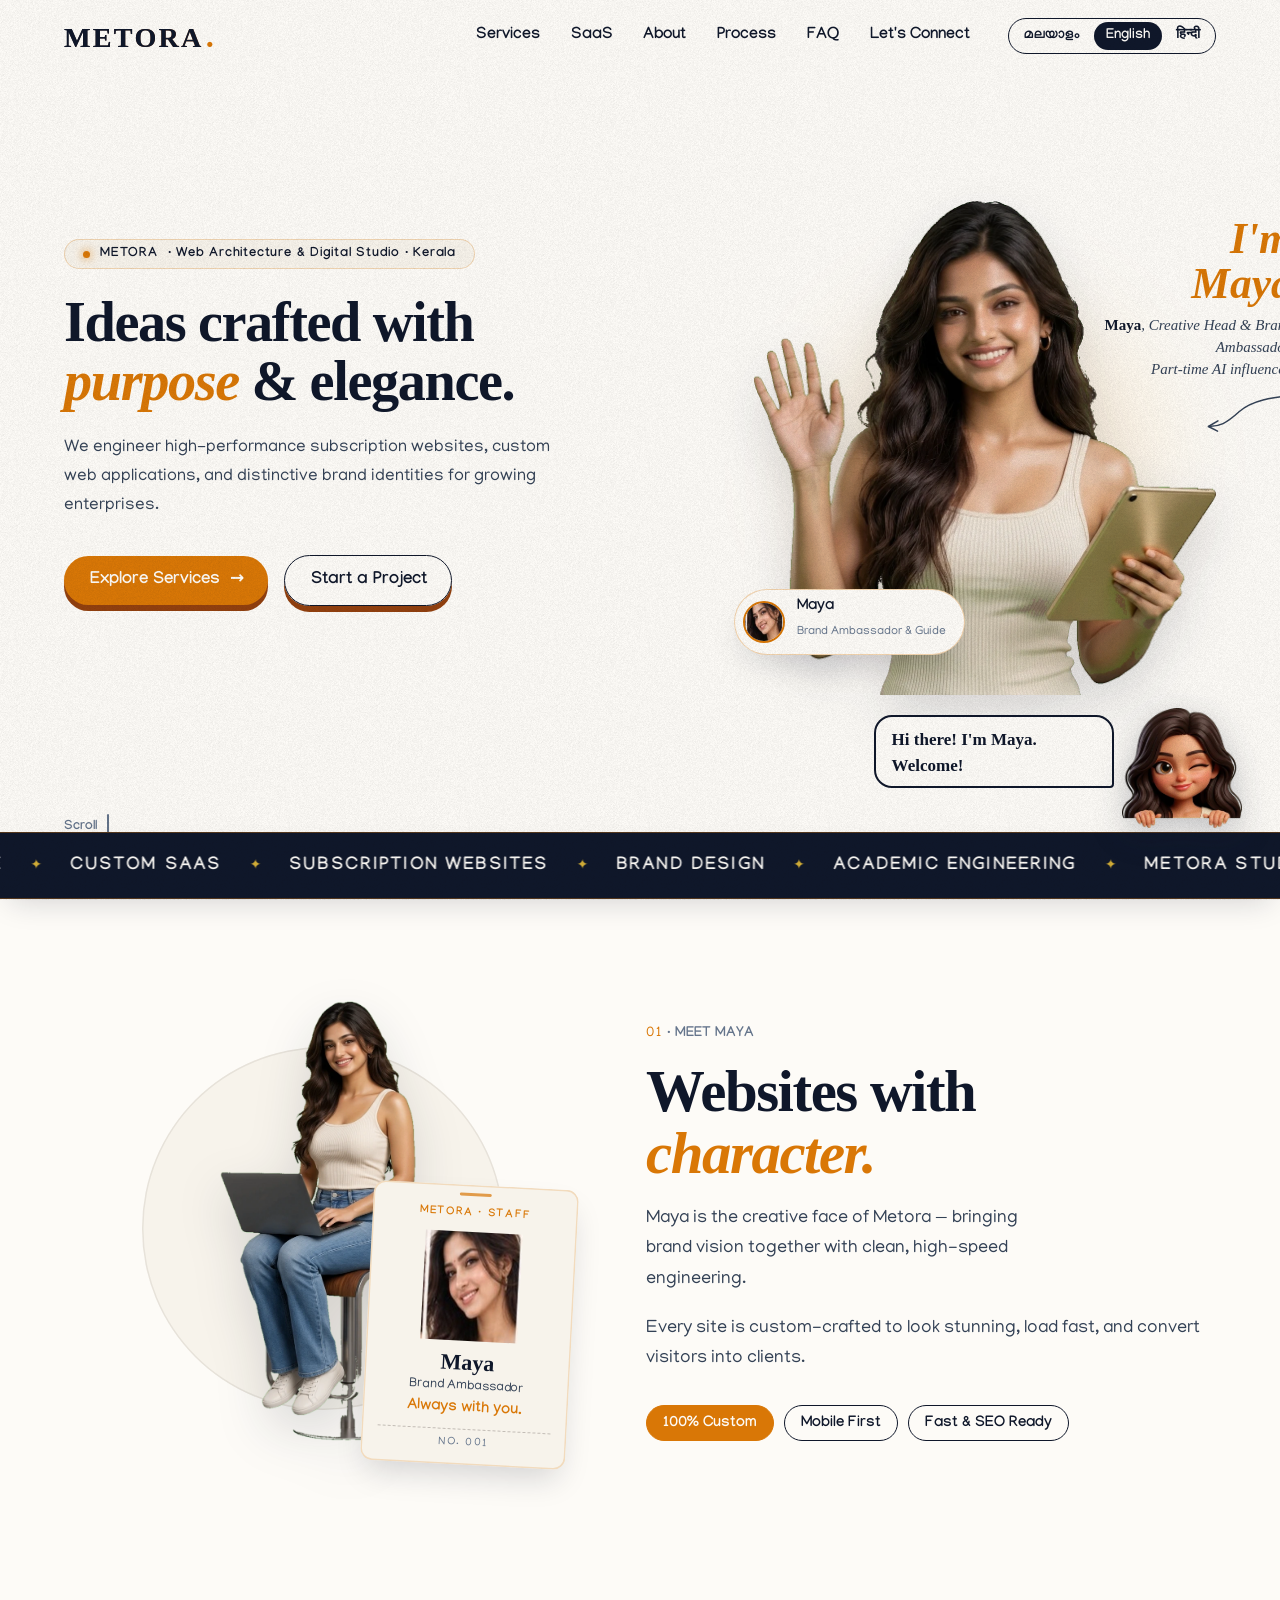
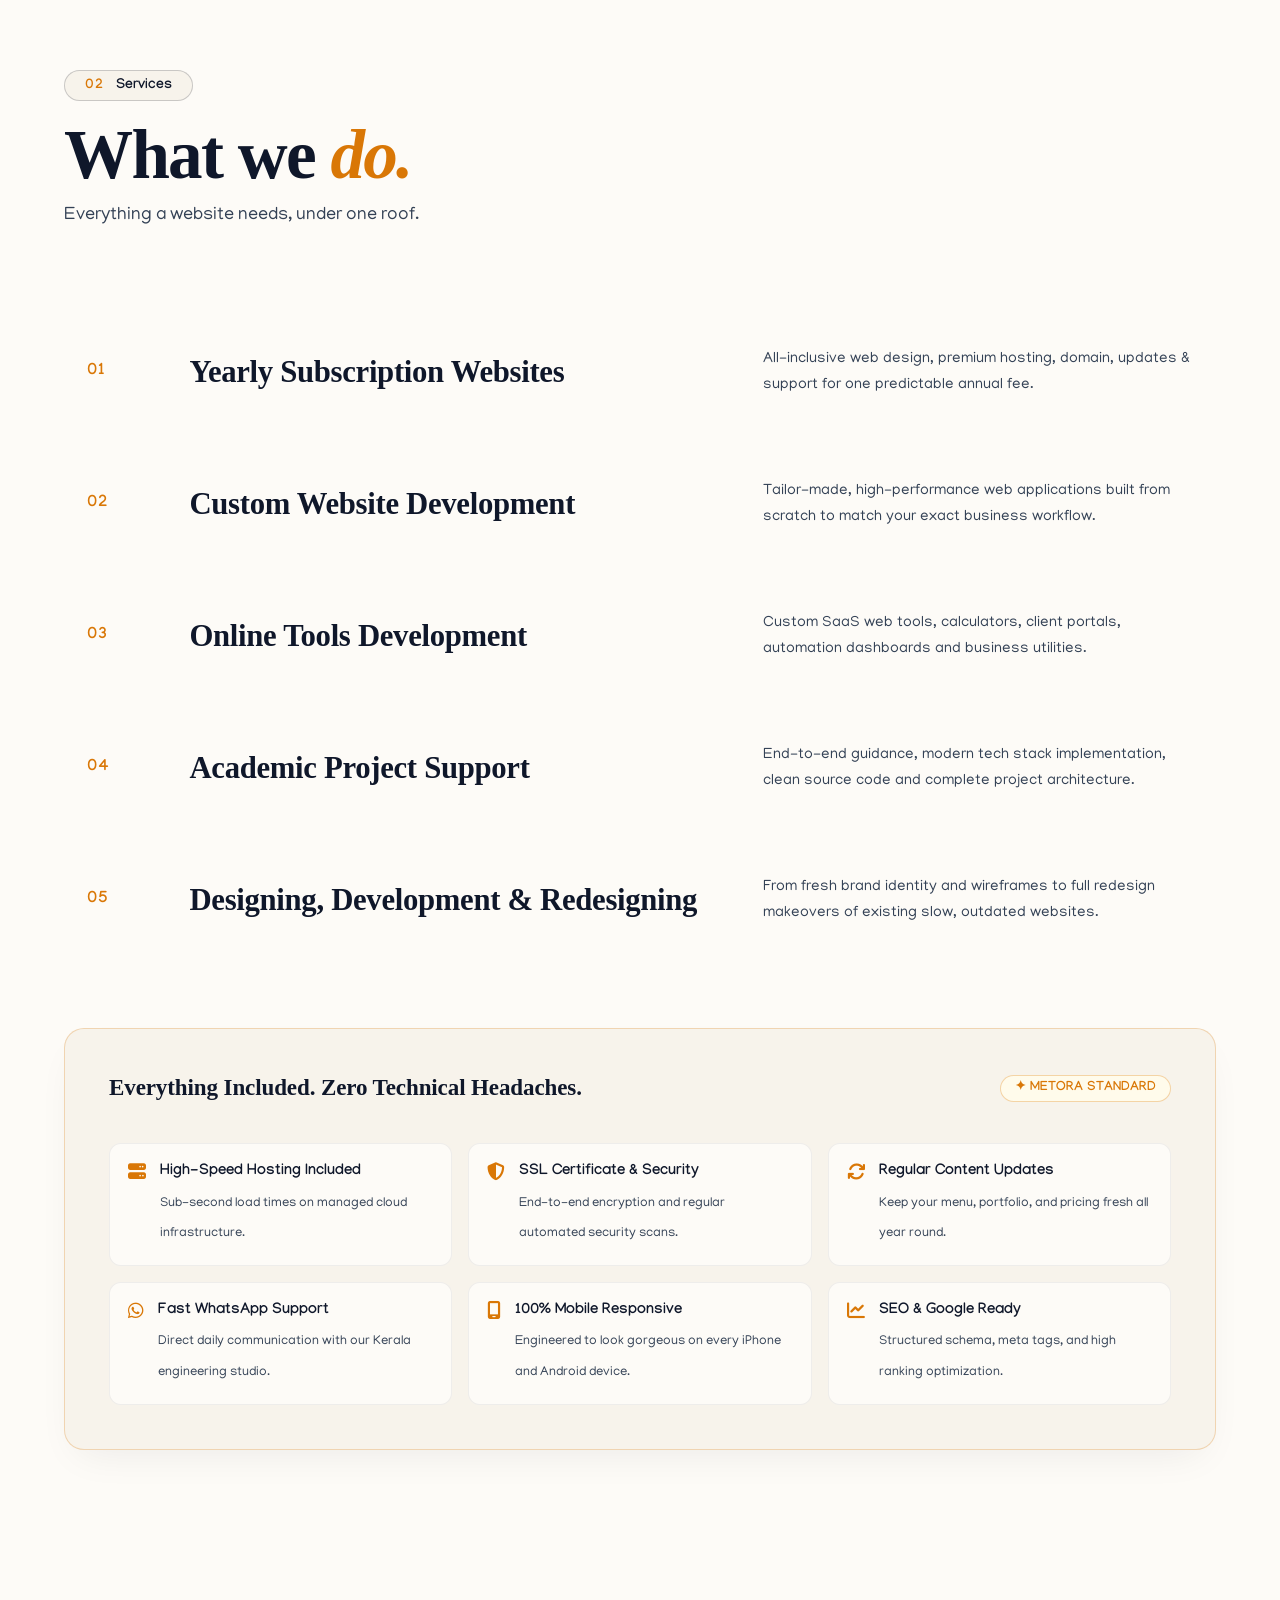
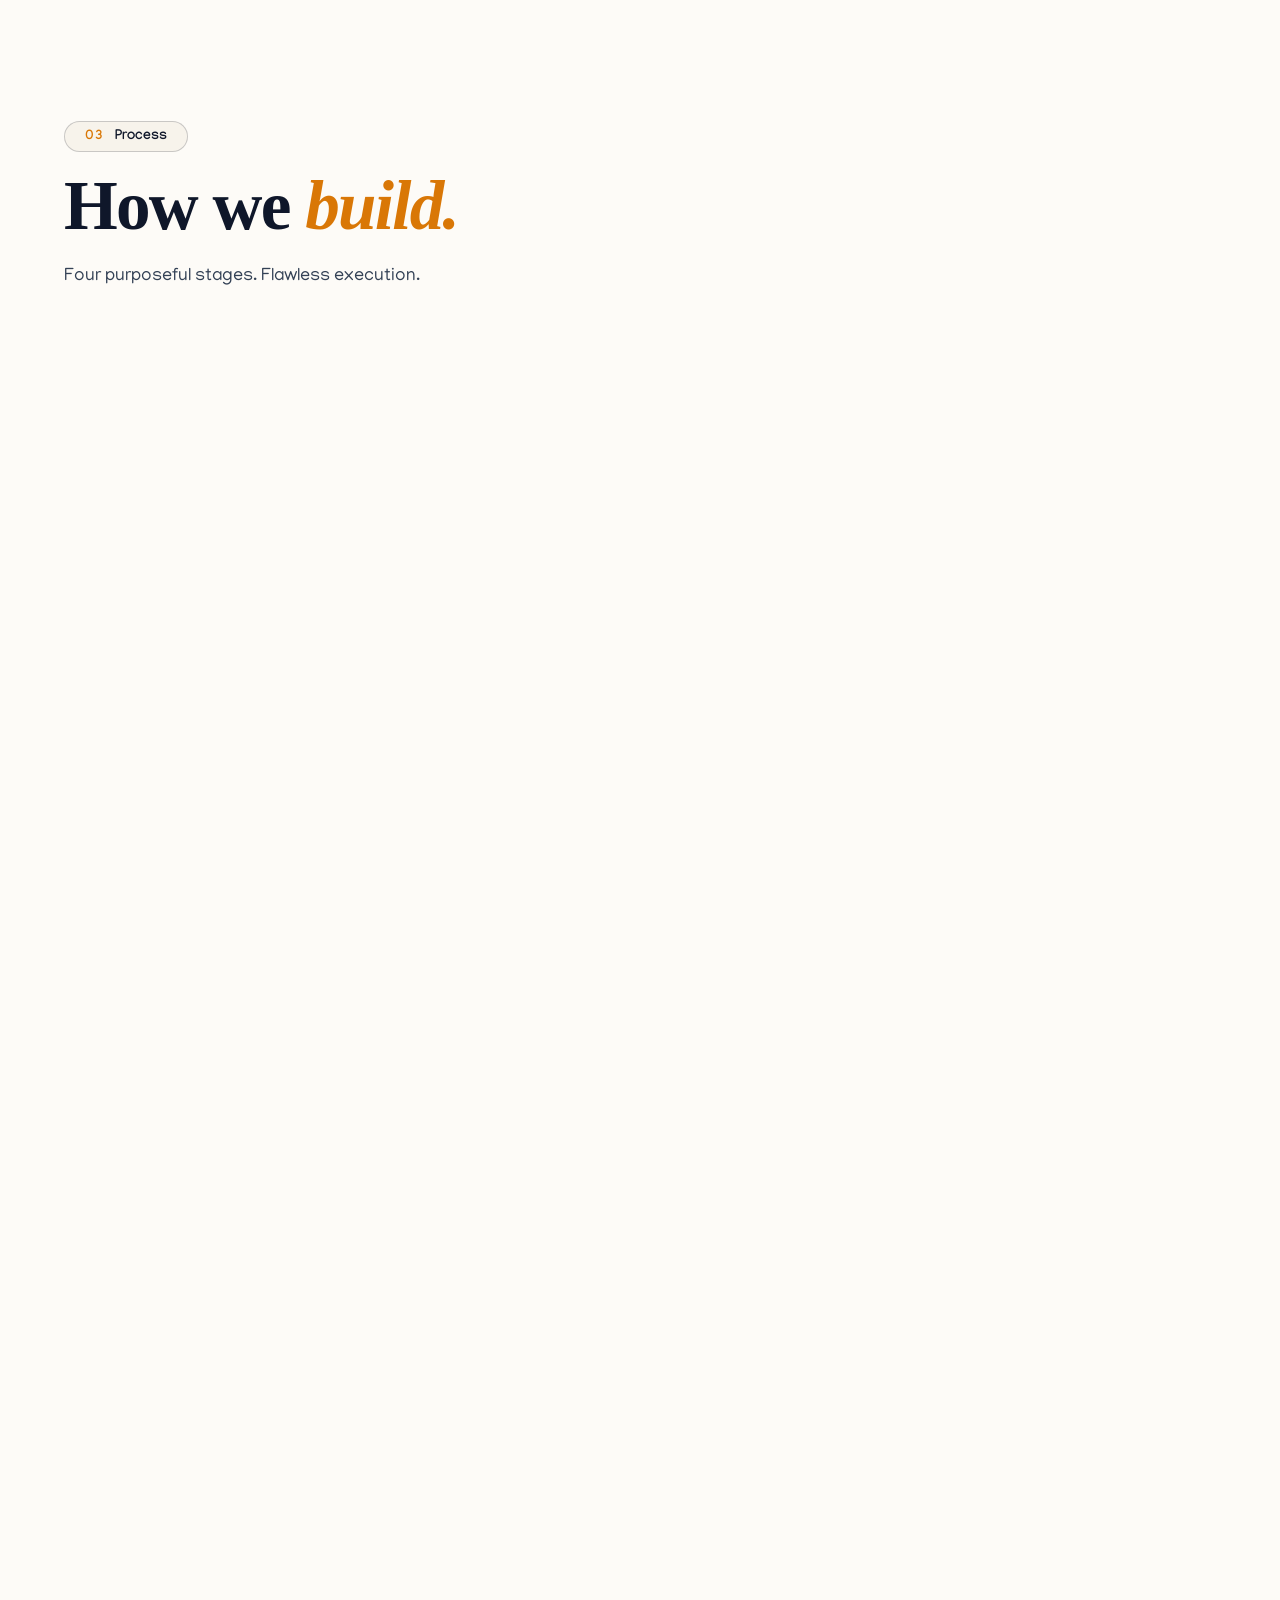
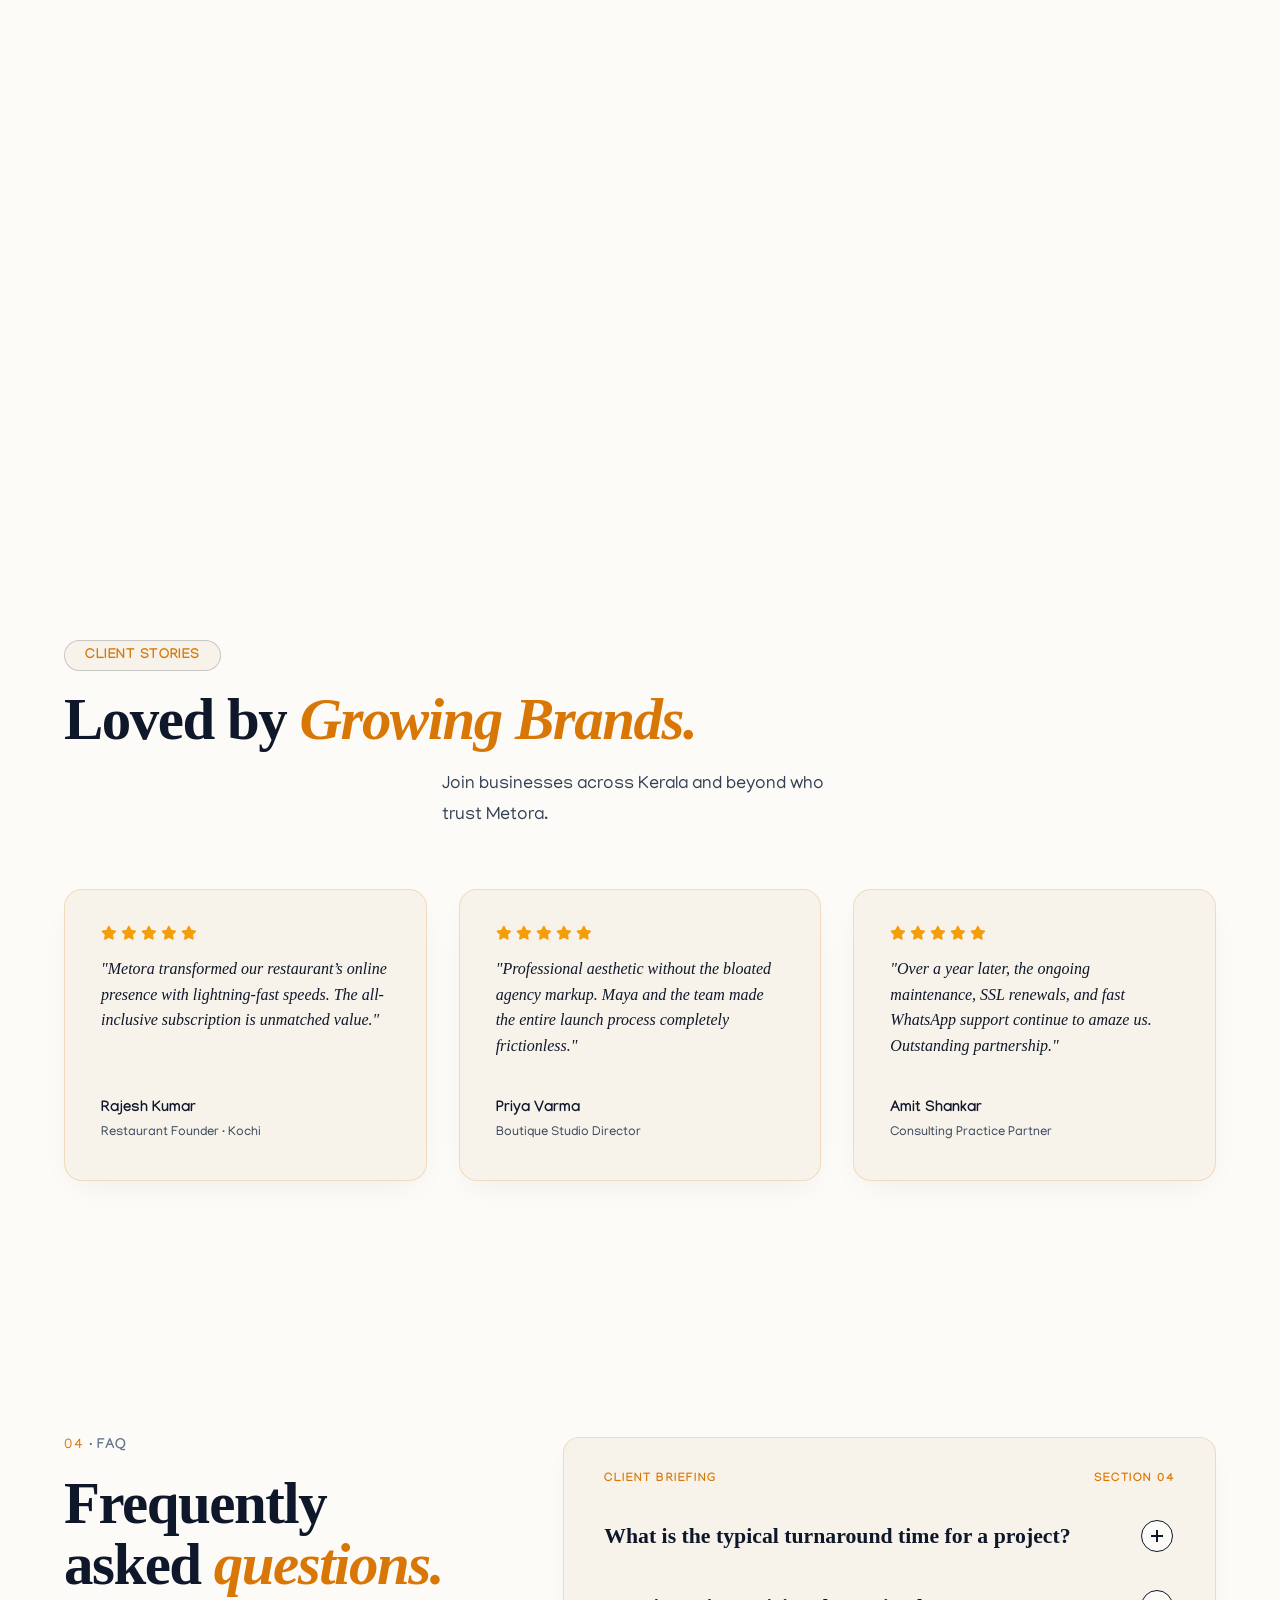
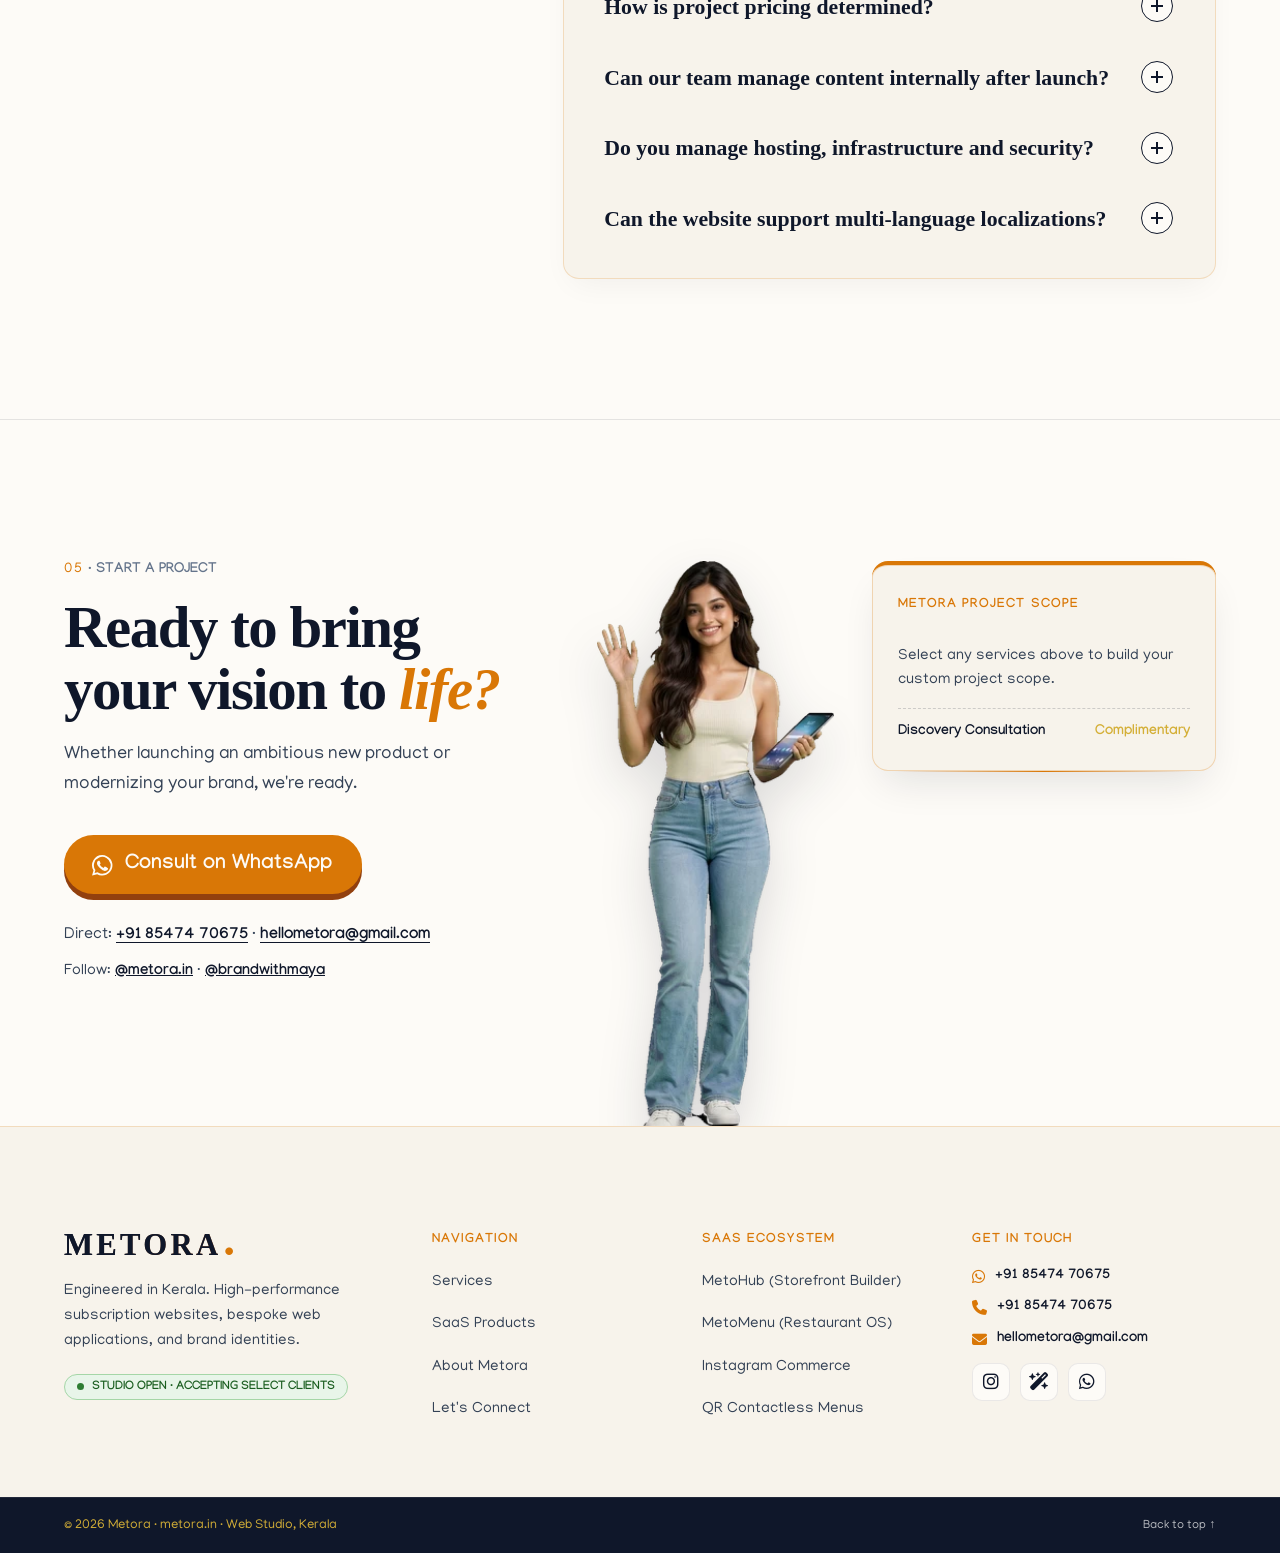
==== index.html @ 709ca734 "first commit: Metora x Maya web studio platform" ====
<!doctype html>
<html lang="en">

<head>
  <meta charset="utf-8">
  <meta http-equiv="Content-Security-Policy"
    content="default-src 'self'; script-src 'self' 'wasm-unsafe-eval' 'sha256-jNdKRlBXnvwKTIWBejNvPFUQmYcmX2qyaiQhDi4zbhg=' 'sha256-g7lVoJ3g4ZlrN4jWxIBAE+VRTVB6gbstJjNB7fqGfe8=' https://www.googletagmanager.com 'sha256-grR1NWMQLk9oU4/xo9ks4YYm/EC6IhQj7VPvExeyVww='; style-src 'self' 'unsafe-inline' https://fonts.googleapis.com https://cdnjs.cloudflare.com; img-src 'self' https://*.google-analytics.com https://*.googletagmanager.com data:; font-src 'self' https://fonts.gstatic.com https://cdnjs.cloudflare.com; connect-src 'self' https://*.google-analytics.com https://*.analytics.google.com https://*.googletagmanager.com; object-src 'none'; base-uri 'self'; form-action 'none'; manifest-src 'self'">
  <meta name="viewport" content="width=device-width, initial-scale=1, viewport-fit=cover">
  <script async src="https://www.googletagmanager.com/gtag/js?id=G-M5YCRNHH1L"></script>
  <script>
    window.dataLayer = window.dataLayer || [];
    function gtag() { dataLayer.push(arguments); }
    gtag('js', new Date());

    gtag('config', 'G-M5YCRNHH1L');
  </script>
  <title>Metora — Websites That Pack a Punch | Web Studio, Kerala</title>
  <meta name="description"
    content="Give your business a grand entrance. Custom website design, development, e-commerce and SEO from a playful studio in Kerala — first sketch to launch day, handled.">
  <link rel="canonical" href="https://metora.in/">
  <link rel="alternate" hreflang="ml" href="https://metora.in/ml.html">
  <link rel="alternate" hreflang="hi" href="https://metora.in/hi.html">
  <link rel="alternate" hreflang="en" href="https://metora.in/">
  <link rel="alternate" hreflang="x-default" href="https://metora.in/">
  <meta name="theme-color" content="#FDFBF7">

  <meta property="og:type" content="website">
  <meta property="og:url" content="https://metora.in/">
  <meta property="og:title" content="Metora — Websites that pack a punch">
  <meta property="og:description"
    content="Websites that hit like a punch. A playful web design &amp; development studio from Kerala.">
  <meta property="og:image" content="https://metora.in/img/og.jpg">
  <meta property="og:image:width" content="1200">
  <meta property="og:image:height" content="630">
  <meta property="og:locale" content="en_IN">
  <meta property="og:locale:alternate" content="ml_IN">
  <meta name="twitter:card" content="summary_large_image">

  <link rel="icon" href="favicon-48.png" sizes="48x48" type="image/png">
  <link rel="icon" href="icon-512.png" sizes="512x512" type="image/png">
  <link rel="apple-touch-icon" href="apple-touch-icon.png">

  <link rel="preconnect" href="https://fonts.googleapis.com">
  <link rel="preconnect" href="https://fonts.gstatic.com" crossorigin>
  <link rel="stylesheet"
    href="https://fonts.googleapis.com/css2?family=DM+Mono:wght@400;500&family=DM+Sans:opsz,wght@9..40,400;9..40,500;9..40,600&family=Fraunces:ital,opsz,wght,SOFT,WONK@0,9..144,300..900,0..100,0..1;1,9..144,300..900,0..100,0..1&family=Noto+Serif+Malayalam:wght@400..900&display=swap">
  <link rel="preload" href="fonts/manjari-regular.woff2" as="font" type="font/woff2" crossorigin>
  <link rel="preload" href="fonts/manjari-bold.woff2" as="font" type="font/woff2" crossorigin>
  <link rel="preload" href="img/ello/ello-punch.webp" as="image"
    imagesrcset="img/ello/ello-punch-820.webp 805w, img/ello/ello-punch.webp 1473w"
    imagesizes="(min-width: 960px) 46vw, 88vw">
  <link rel="stylesheet" href="https://cdnjs.cloudflare.com/ajax/libs/font-awesome/6.5.1/css/all.min.css"
    integrity="sha512-DTOQO9RWCH3ppGqcWaEA1BIZOC6xxalwEsw9c2QQeAIftl+Vegovlnee1c9QX4TctnWMn13TZye+giMm8e2LwA=="
    crossorigin="anonymous" referrerpolicy="no-referrer">
  <link rel="stylesheet" href="css/style.css?v=18">
  <script type="importmap">
  { "imports": {
    "three": "./js/vendor/three-0.170.0/three.module.min.js",
    "three/addons/": "./js/vendor/three-0.170.0/addons/"
  } }
  </script>

  <script>document.documentElement.classList.add('js'); setTimeout(function () { if (!window.__dyReady) document.documentElement.classList.remove('js') }, 3000)</script>
  <script type="application/ld+json">
  {
    "@context": "https://schema.org",
    "@type": "ProfessionalService",
    "name": "Metora",
    "alternateName": "മെറ്റോറ",
    "url": "https://metora.in/",
    "logo": "https://metora.in/icon-512.png",
    "image": "https://metora.in/img/og.jpg",
    "description": "Web design and development studio: websites, e-commerce, SEO and maintenance.",
    "areaServed": "Kerala, India",
    "knowsLanguage": ["ml", "en"]
  }
  </script>
</head>

<body>
  <a class="skip" href="#main">Skip to content</a>
  <div class="grain" aria-hidden="true"></div>
  <div class="toast" role="status" aria-live="polite"></div>

  <header class="nav" id="nav">
    <a class="nav__logo text-logo" href="index.html" aria-label="Metora — Home">
      <span class="logo-mark">METORA</span>
      <span class="logo-dot">.</span>
    </a>
    <nav class="nav__links" aria-label="Main menu">
      <a href="index.html#services">Services</a>
      <a href="saas.html">SaaS</a>
      <a href="about.html">About</a>
      <a href="index.html#process">Process</a>
      <a href="index.html#faq">FAQ</a>
      <a href="contact.html">Let's Connect</a>
    </nav>
    <nav class="lang" aria-label="Language switcher">
      <a href="ml.html" lang="ml" hreflang="ml"><span class="lang__full">മലയാളം</span><span class="lang__short"
          aria-hidden="true">മ</span></a>
      <a href="index.html" lang="en" hreflang="en" aria-current="page"><span class="lang__full">English</span><span
          class="lang__short" aria-hidden="true">EN</span></a>
      <a href="hi.html" lang="hi" hreflang="hi"><span class="lang__full">हिन्दी</span><span class="lang__short"
          aria-hidden="true">हि</span></a>
    </nav>
    <button class="nav__menu" type="button" aria-expanded="false" aria-controls="menu">Menu</button>
  </header>

  <div class="menu" id="menu" hidden>
    <nav aria-label="Mobile menu">
      <a href="index.html">Home</a>
      <a href="index.html#services">Services</a>
      <a href="saas.html">SaaS</a>
      <a href="about.html">About</a>
      <a href="index.html#process">Process</a>
      <a href="index.html#faq">FAQ</a>
      <a href="contact.html">Let's Connect</a>
    </nav>
    <img class="menu__owl" src="img/owl/owl-crossed-sm.webp" alt="" width="208" height="350" loading="lazy">
  </div>

  <main id="main">

    <section class="hero wrap" id="top" data-owl="hero">
      <div class="hero__col-left">
        <div class="hero__badge">
          <span class="hero__badge-dot"></span>
          <b>METORA</b> · Web Architecture &amp; Digital Studio · Kerala
        </div>
        <h1 class="hero__headline">
          Ideas crafted with <span class="highlight-gold">purpose</span> &amp; elegance.
        </h1>
        <p class="hero__sub">
          We engineer high-performance subscription websites, custom web applications, and distinctive brand identities
          for growing enterprises.
        </p>
        <div class="hero__actions">
          <a class="btn btn--primary" href="#services">
            <span>Explore Services</span>
            <span aria-hidden="true">→</span>
          </a>
          <a class="btn btn--outline" href="#contact">
            <span>Start a Project</span>
          </a>
        </div>
      </div>

      <div class="hero__col-right">
        <div class="hero__avatar-stage">
          <div class="hero__glow"></div>
          <img class="hero__ello" src="img/ello/ello-punch.webp"
            srcset="img/ello/ello-punch-820.webp 805w, img/ello/ello-punch.webp 1473w"
            sizes="(min-width: 960px) 42vw, 85vw" alt="Maya presenting Metora" width="1473" height="1500"
            fetchpriority="high">
          <div class="hero__note" aria-hidden="true">
            <p class="hero__note-title"><em>I'm</em> <em>Maya</em></p>
            <p><b>Maya</b>, Creative Head &amp; Brand Ambassador.<br>Part-time AI influencer.</p>
            <svg class="note-arrow" viewBox="0 0 120 70">
              <path d="M112 8 C 92 12, 64 18, 48 36 S 24 58, 10 60" />
              <path d="M21 51 L 9 60 L 22 65" />
            </svg>
          </div>
          <div class="hero__pass">
            <span class="hero__pass-avatar"><img src="img/maya/maya-idcard.webp" alt="Maya"></span>
            <div>
              <strong>Maya</strong>
              <span>Brand Ambassador &amp; Guide</span>
            </div>
          </div>
        </div>
      </div>

      <a class="hero__scroll" href="#about" aria-label="Scroll down"><span>Scroll</span><i></i></a>
    </section>

    <div class="ticker" aria-hidden="true">
      <div class="ticker__track" data-speed="1"></div>
      <template id="tape-words">
        <span>Web Architecture</span><b>✦</b><span>Custom SaaS</span><b>✦</b><span>Subscription
          Websites</span><b>✦</b><span>Brand Design</span><b>✦</b><span>Academic Engineering</span><b>✦</b><span>Metora
          Studio</span><b>✦</b>
      </template>
    </div>

    <section class="about wrap" id="about" data-owl="about">
      <div class="about__art reveal">
        <img class="about__ello" src="img/ello/ello-about.webp"
          srcset="img/ello/ello-about-sm.webp 253w, img/ello/ello-about.webp 506w"
          sizes="(max-width: 959px) 74vw, 360px" alt="Maya working on website design" width="506" height="1077"
          loading="lazy">
        <figure class="idcard" data-perch="0.5" aria-label="Maya's ID card">
          <p class="idcard__head">METORA · STAFF</p>
          <img src="img/maya/maya-idcard.webp" alt="Maya Portrait" width="208" height="260" loading="lazy">
          <figcaption>
            <strong>Maya</strong>
            <span>Brand Ambassador</span>
            <em>Always with you.</em>
          </figcaption>
          <p class="idcard__no">NO. 001</p>
        </figure>
      </div>

      <div class="about__copy">
        <p class="eyebrow reveal"><b>01</b> · Meet Maya</p>
        <h2 class="reveal">Websites with <em>character.</em></h2>
        <p class="lede reveal">Maya is the creative face of Metora — bringing brand vision together with clean,
          high-speed engineering.</p>
        <p class="reveal">Every site is custom-crafted to look stunning, load fast, and convert visitors into clients.
        </p>
        <ul class="chips reveal" role="list">
          <li class="chip chip--red" data-perch="0.6">100% Custom</li>
          <li class="chip">Mobile First</li>
          <li class="chip">Fast &amp; SEO Ready</li>
        </ul>
      </div>
    </section>

    <section class="kada" id="services" data-owl="services">
      <div class="wrap">
        <header class="section-head section-head--left">
          <p class="eyebrow eyebrow--pill reveal" data-perch="0.9"><b>02</b> Services</p>
          <h2 class="reveal">What we <em>do.</em></h2>
          <p class="lede reveal">Everything a website needs, under one roof.</p>
        </header>

        <ol class="svc" role="list">
          <li class="svc__row reveal">
            <span class="svc__no">01</span>
            <h3 class="svc__title">Yearly Subscription Websites</h3>
            <p class="svc__note">All-inclusive web design, premium hosting, domain, updates & support for one
              predictable annual fee.</p>
            <img class="svc__img" src="img/ello/ello-sketch.webp"
              srcset="img/ello/ello-sketch-sm.webp 246w, img/ello/ello-sketch.webp 493w" sizes="120px"
              alt="Maya with subscription tablet" width="493" height="900" loading="lazy" draggable="false">
            <button class="svc__pick" type="button" aria-pressed="false" data-id="subscription"
              data-name="Yearly Subscription Websites"></button>
          </li>
          <li class="svc__row reveal" data-perch="0.76" data-perch-media="(max-width: 959px)">
            <span class="svc__no">02</span>
            <h3 class="svc__title">Custom Website Development</h3>
            <p class="svc__note">Tailor-made, high-performance web applications built from scratch to match your exact
              business workflow.</p>
            <img class="svc__img" src="img/ello/ello-laptop.webp"
              srcset="img/ello/ello-laptop-sm.webp 334w, img/ello/ello-laptop.webp 668w" sizes="120px"
              alt="Maya coding on a laptop" width="668" height="900" loading="lazy" draggable="false">
            <button class="svc__pick" type="button" aria-pressed="false" data-id="custom-dev"
              data-name="Custom Website Development"></button>
          </li>
          <li class="svc__row reveal">
            <span class="svc__no">03</span>
            <h3 class="svc__title">Online Tools Development</h3>
            <p class="svc__note">Custom SaaS web tools, calculators, client portals, automation dashboards and business
              utilities.</p>
            <img class="svc__img" src="img/ello/ello-point.webp"
              srcset="img/ello/ello-point-sm.webp 396w, img/ello/ello-point.webp 791w" sizes="120px"
              alt="Maya pointing at tools" width="791" height="1100" loading="lazy" draggable="false">
            <button class="svc__pick" type="button" aria-pressed="false" data-id="online-tools"
              data-name="Online Tools Development"></button>
          </li>
          <li class="svc__row reveal">
            <span class="svc__no">04</span>
            <h3 class="svc__title">Academic Project Support</h3>
            <p class="svc__note">End-to-end guidance, modern tech stack implementation, clean source code and complete
              project architecture.</p>
            <img class="svc__img" src="img/ello/ello-jump.webp"
              srcset="img/ello/ello-jump-sm.webp 368w, img/ello/ello-jump.webp 735w" sizes="120px"
              alt="Maya academic celebration" width="735" height="900" loading="lazy" draggable="false">
            <button class="svc__pick" type="button" aria-pressed="false" data-id="academic-support"
              data-name="Academic Project Support"></button>
          </li>
          <li class="svc__row reveal" data-perch="0.76" data-perch-media="(max-width: 959px)">
            <span class="svc__no">05</span>
            <h3 class="svc__title">Designing, Development &amp; Redesigning</h3>
            <p class="svc__note">From fresh brand identity and wireframes to full redesign makeovers of existing slow,
              outdated websites.</p>
            <img class="svc__img" src="img/ello/ello-punch-820.webp" alt="Maya redesign" width="805" height="820"
              loading="lazy" draggable="false">
            <button class="svc__pick" type="button" aria-pressed="false" data-id="design-dev-redesign"
              data-name="Designing, Development &amp; Redesigning"></button>
          </li>
        </ol>

        <!-- All-Inclusive Guarantee Box -->
        <div class="included-box reveal">
          <div class="included-box__head">
            <h3>Everything Included. Zero Technical Headaches.</h3>
            <span class="included-badge">✦ METORA STANDARD</span>
          </div>
          <div class="included-grid">
            <div class="included-item">
              <i class="fa-solid fa-server"></i>
              <div>
                <strong>High-Speed Hosting Included</strong>
                <span>Sub-second load times on managed cloud infrastructure.</span>
              </div>
            </div>
            <div class="included-item">
              <i class="fa-solid fa-shield-halved"></i>
              <div>
                <strong>SSL Certificate &amp; Security</strong>
                <span>End-to-end encryption and regular automated security scans.</span>
              </div>
            </div>
            <div class="included-item">
              <i class="fa-solid fa-arrows-rotate"></i>
              <div>
                <strong>Regular Content Updates</strong>
                <span>Keep your menu, portfolio, and pricing fresh all year round.</span>
              </div>
            </div>
            <div class="included-item">
              <i class="fa-brands fa-whatsapp"></i>
              <div>
                <strong>Fast WhatsApp Support</strong>
                <span>Direct daily communication with our Kerala engineering studio.</span>
              </div>
            </div>
            <div class="included-item">
              <i class="fa-solid fa-mobile-screen"></i>
              <div>
                <strong>100% Mobile Responsive</strong>
                <span>Engineered to look gorgeous on every iPhone and Android device.</span>
              </div>
            </div>
            <div class="included-item">
              <i class="fa-solid fa-chart-line"></i>
              <div>
                <strong>SEO &amp; Google Ready</strong>
                <span>Structured schema, meta tags, and high ranking optimization.</span>
              </div>
            </div>
          </div>
        </div>
      </div>
    </section>

    <section class="process" id="process" data-owl="process">
      <div class="process__pin wrap">
        <header class="section-head section-head--left">
          <p class="eyebrow eyebrow--pill reveal" data-perch="0.9"><b>03</b> Process</p>
          <h2 class="reveal">How we <em>build.</em></h2>
          <p class="lede reveal">Four purposeful stages. Flawless execution.</p>
        </header>
        <ol class="cards" role="list">
          <li class="card reveal" data-perch="0.72" data-perch-media="(max-width: 1100px)">
            <span class="card__no" aria-hidden="true">1</span>
            <img class="card__img" src="img/ello/ello-chai-sm.webp" alt="Maya discovery chat" width="204" height="450"
              loading="lazy">
            <h3>Discovery &amp; Strategy</h3>
            <p>We deeply analyze your business objectives, target audience, and digital roadmap.</p>
          </li>
          <li class="card reveal" data-perch="0.72" data-perch-media="(max-width: 1100px)">
            <span class="card__no" aria-hidden="true">2</span>
            <img class="card__img" src="img/ello/ello-sketch-sm.webp" alt="Maya UI architecture" width="246"
              height="450" loading="lazy">
            <h3>UI/UX &amp; Blueprint</h3>
            <p>Interactive wireframes, responsive design systems, and reviews until every pixel aligns.</p>
          </li>
          <li class="card reveal" data-perch="0.72" data-perch-media="(max-width: 1100px)">
            <span class="card__no" aria-hidden="true">3</span>
            <img class="card__img" src="img/ello/ello-laptop-sm.webp" alt="Maya coding clean architecture" width="334"
              height="450" loading="lazy">
            <h3>Full-Stack Build</h3>
            <p>High-speed engineering with clean modular architecture, rigorous QA, and zero bloat.</p>
          </li>
          <li class="card reveal" data-perch="0.72" data-perch-media="(max-width: 1100px)">
            <span class="card__no" aria-hidden="true">4</span>
            <img class="card__img" src="img/ello/ello-jump-sm.webp" alt="Maya live deployment" width="368" height="450"
              loading="lazy">
            <h3>Live Deployment</h3>
            <p>Cloud setup, CDN, domain DNS, SSL security, and celebrating your platform launch.</p>
          </li>
        </ol>
      </div>
    </section>

    <!-- Testimonials Section -->
    <section class="testimonials wrap" id="testimonials">
      <header class="section-head section-head--left">
        <p class="eyebrow eyebrow--pill reveal"><b>CLIENT STORIES</b></p>
        <h2 class="reveal">Loved by <em>Growing Brands.</em></h2>
        <p class="lede reveal">Join businesses across Kerala and beyond who trust Metora.</p>
      </header>
      <div class="testi-grid">
        <div class="testi-card reveal">
          <div>
            <div class="testi-stars">
              <i class="fa-solid fa-star"></i><i class="fa-solid fa-star"></i><i class="fa-solid fa-star"></i><i
                class="fa-solid fa-star"></i><i class="fa-solid fa-star"></i>
            </div>
            <blockquote>"Metora transformed our restaurant’s online presence with lightning-fast speeds. The
              all-inclusive subscription is unmatched value."</blockquote>
          </div>
          <div class="testi-author">
            <strong>Rajesh Kumar</strong>
            <span>Restaurant Founder · Kochi</span>
          </div>
        </div>

        <div class="testi-card reveal">
          <div>
            <div class="testi-stars">
              <i class="fa-solid fa-star"></i><i class="fa-solid fa-star"></i><i class="fa-solid fa-star"></i><i
                class="fa-solid fa-star"></i><i class="fa-solid fa-star"></i>
            </div>
            <blockquote>"Professional aesthetic without the bloated agency markup. Maya and the team made the entire
              launch process completely frictionless."</blockquote>
          </div>
          <div class="testi-author">
            <strong>Priya Varma</strong>
            <span>Boutique Studio Director</span>
          </div>
        </div>

        <div class="testi-card reveal">
          <div>
            <div class="testi-stars">
              <i class="fa-solid fa-star"></i><i class="fa-solid fa-star"></i><i class="fa-solid fa-star"></i><i
                class="fa-solid fa-star"></i><i class="fa-solid fa-star"></i>
            </div>
            <blockquote>"Over a year later, the ongoing maintenance, SSL renewals, and fast WhatsApp support continue to
              amaze us. Outstanding partnership."</blockquote>
          </div>
          <div class="testi-author">
            <strong>Amit Shankar</strong>
            <span>Consulting Practice Partner</span>
          </div>
        </div>
      </div>
    </section>

    <section class="faq wrap" id="faq" data-owl="faq">
      <header class="section-head section-head--left">
        <p class="eyebrow reveal" data-perch="0.9"><b>04</b> · FAQ</p>
        <h2 class="reveal">Frequently asked <em>questions.</em></h2>
      </header>
      <div class="pad reveal">
        <p class="pad__head"><span>Client Briefing</span><span>Section 04</span></p>
        <details class="qa" data-perch="0.8">
          <summary>What is the typical turnaround time for a project?</summary>
          <p>It depends on scope and features. You will receive a detailed timeline and delivery roadmap directly after
            our discovery session.</p>
        </details>
        <details class="qa" data-perch="0.8">
          <summary>How is project pricing determined?</summary>
          <p>Every brand has unique needs. We provide crystal-clear itemized proposals with zero hidden costs, or fixed
            yearly subscriptions.</p>
        </details>
        <details class="qa" data-perch="0.8">
          <summary>Can our team manage content internally after launch?</summary>
          <p>Yes. We build intuitive admin dashboards and provide complete walkthrough documentation for your team.</p>
        </details>
        <details class="qa" data-perch="0.8">
          <summary>Do you manage hosting, infrastructure and security?</summary>
          <p>Completely. High-speed cloud hosting, custom domains, automated backups, and SSL certificates are fully
            managed.</p>
        </details>
        <details class="qa" data-perch="0.8">
          <summary>Can the website support multi-language localizations?</summary>
          <p>Seamlessly. Whether English, Malayalam, or regional multi-currency interfaces, we engineer smooth localized
            experiences.</p>
        </details>
      </div>
    </section>

    <section class="contact" id="contact" data-owl="contact">
      <div class="contact__inner wrap">
        <div class="contact__copy">
          <p class="eyebrow reveal" data-perch="0.9"><b>05</b> · Start a Project</p>
          <h2 class="reveal">Ready to bring your vision to <em>life?</em></h2>
          <p class="lede reveal">Whether launching an ambitious new product or modernizing your brand, we're ready.</p>
          <a class="btn btn--xl reveal" id="wa-cta" data-perch="0.78" data-perch-dy="2"
            href="https://wa.me/918547470675?text=Hi%20Metora%21%20I%20need%20a%20website." target="_blank"
            rel="noopener">
            <svg class="wa" viewBox="0 0 24 24" aria-hidden="true">
              <path
                d="M12 2a10 10 0 0 0-8.6 15.1L2 22l5-1.3A10 10 0 1 0 12 2Zm0 18.2a8.2 8.2 0 0 1-4.2-1.2l-.3-.2-3 .8.8-2.9-.2-.3A8.2 8.2 0 1 1 12 20.2Zm4.5-6.1c-.2-.1-1.5-.7-1.7-.8-.2-.1-.4-.1-.6.1l-.8 1c-.1.2-.3.2-.5.1a6.7 6.7 0 0 1-3.3-2.9c-.3-.4.3-.4.7-1.3.1-.2 0-.3 0-.4l-.8-1.9c-.2-.5-.4-.4-.6-.4h-.5a1 1 0 0 0-.7.3 3 3 0 0 0-.9 2.2 5.2 5.2 0 0 0 1.1 2.7 11.8 11.8 0 0 0 4.5 4c1.7.7 2.3.8 3.2.6a2.7 2.7 0 0 0 1.8-1.2 2.2 2.2 0 0 0 .2-1.3c-.1-.1-.3-.2-.5-.3Z" />
            </svg>
            <span class="wa-label">Consult on WhatsApp</span>
          </a>
          <p class="contact__alt reveal">
            Direct: <a href="tel:+918547470675">+91 85474 70675</a>
            <span aria-hidden="true">·</span>
            <a href="mailto:hellometora@gmail.com">hellometora@gmail.com</a>
          </p>
          <p class="contact__socials reveal" style="margin-top: 10px; font-size: 15px; color: var(--ink-2);">
            Follow: <a href="https://www.instagram.com/metora.in/" target="_blank" rel="noopener"
              style="font-weight: 700; color: var(--ink);">@metora.in</a>
            <span aria-hidden="true">·</span>
            <a href="https://www.instagram.com/brandwithmaya/" target="_blank" rel="noopener"
              style="font-weight: 700; color: var(--ink);">@brandwithmaya</a>
          </p>
        </div>

        <img class="contact__ello" src="img/ello/ello-point.webp"
          srcset="img/ello/ello-point-sm.webp 396w, img/ello/ello-point.webp 791w"
          sizes="(max-width: 959px) 60vw, 280px" alt="" width="791" height="1100" loading="lazy">

        <aside class="bill reveal" data-perch="0.7" data-perch-media="(max-width: 959px)"
          aria-label="Project Scope Builder">
          <p class="bill__head"><span>Metora Project Scope</span></p>
          <ol class="bill__list" role="list" id="bill-list"></ol>
          <p class="bill__empty" id="bill-empty">Select any services above to build your custom project scope.</p>
          <p class="bill__line"><span>Discovery Consultation</span><span>Complimentary</span></p>
        </aside>
      </div>
    </section>
  </main>

  <footer class="footer">
    <div class="footer__inner wrap">
      <div class="footer__brand">
        <a class="footer__logo text-logo" href="index.html" aria-label="Metora">
          <span class="logo-mark">METORA</span>
          <span class="logo-dot">.</span>
        </a>
        <p class="footer__tagline">Engineered in Kerala. High-performance subscription websites, bespoke web applications, and brand identities.</p>
        <div class="footer__status-badge">
          <span class="footer__status-dot"></span>
          <span>STUDIO OPEN · ACCEPTING SELECT CLIENTS</span>
        </div>
      </div>

      <div class="footer__col">
        <h4>Navigation</h4>
        <ul>
          <li><a href="index.html#services">Services</a></li>
          <li><a href="saas.html">SaaS Products</a></li>
          <li><a href="about.html">About Metora</a></li>
          <li><a href="contact.html">Let's Connect</a></li>
        </ul>
      </div>

      <div class="footer__col">
        <h4>SaaS Ecosystem</h4>
        <ul>
          <li><a href="https://metohub.cloud/" target="_blank" rel="noopener">MetoHub (Storefront Builder)</a></li>
          <li><a href="https://metomenu.metora.in/" target="_blank" rel="noopener">MetoMenu (Restaurant OS)</a></li>
          <li><a href="saas.html#metohub">Instagram Commerce</a></li>
          <li><a href="saas.html#metomenu">QR Contactless Menus</a></li>
        </ul>
      </div>

      <div class="footer__col">
        <h4>Get In Touch</h4>
        <div class="footer__contact-items">
          <a class="footer__contact-link" href="https://wa.me/918547470675?text=Hi%20Maya%2C%20I%20would%20like%20to%20discuss%20a%20website%20project." target="_blank" rel="noopener">
            <i class="fa-brands fa-whatsapp"></i>
            <span>+91 85474 70675</span>
          </a>
          <a class="footer__contact-link" href="tel:+918547470675">
            <i class="fa-solid fa-phone"></i>
            <span>+91 85474 70675</span>
          </a>
          <a class="footer__contact-link" href="mailto:hellometora@gmail.com">
            <i class="fa-solid fa-envelope"></i>
            <span>hellometora@gmail.com</span>
          </a>
        </div>
        <div class="footer__social-row">
          <a class="footer__social-icon" href="https://www.instagram.com/metora.in/" target="_blank" rel="noopener" aria-label="Metora Instagram">
            <i class="fa-brands fa-instagram"></i>
          </a>
          <a class="footer__social-icon" href="https://www.instagram.com/brandwithmaya/" target="_blank" rel="noopener" aria-label="Brand With Maya Instagram">
            <i class="fa-solid fa-wand-magic-sparkles"></i>
          </a>
          <a class="footer__social-icon" href="https://wa.me/918547470675" target="_blank" rel="noopener" aria-label="WhatsApp Chat">
            <i class="fa-brands fa-whatsapp"></i>
          </a>
        </div>
      </div>
    </div>
    <div class="fine">
      <span>© 2026 Metora · metora.in · Web Studio, Kerala</span>
      <a href="#top" style="color: rgba(255,255,255,0.7); text-decoration: none; font-size: 12px;">Back to top ↑</a>
    </div>
  </footer>

  <aside class="owl" id="owl" aria-label="Maya Avatar">
    <p class="owl__bubble" role="status" aria-live="polite"></p>
    <button class="owl__body" type="button" aria-label="Say hi to Maya">
      <img src="img/owl/owl-peek-sm.webp" alt="" width="350" height="268">
    </button>
  </aside>

  <script src="js/main.js?v=14" defer></script>
</body>

</html>
---- css/style.css ----
/* ==========================================================================
   Dishyooom — ഇടിവെട്ട് വെബ്സൈറ്റുകൾ
   v2: the Coconut Button Club system (../coconut-design-system/design-system.md) on a Kerala chai kada.
   Paper + grain, warm brown shadows, one loud red, mono labels, components shaped like kada things:
   numbered service rows, a bill pad, a bill.
   ========================================================================== */

/* Type
   Latin: Fraunces (display, SOFT 100 / WONK 1), DM Sans (body), DM Mono (labels) from Google Fonts.
   Malayalam: none of those three have Malayalam glyphs, so each stack falls through per glyph:
   headings to Noto Serif Malayalam (Google Fonts, variable 400–900), body and labels to Manjari (self-hosted).
   Malayalam needs more line-height than Coconut's .95 for its tall vowel signs and deep ു/ൂ. */
@font-face {
  font-family: "Manjari";
  src: url("../fonts/manjari-regular.woff2") format("woff2");
  font-weight: 400;
  font-display: swap;
}
@font-face {
  font-family: "Manjari";
  src: url("../fonts/manjari-bold.woff2") format("woff2");
  font-weight: 700;
  font-display: swap;
}

:root {
  color-scheme: light;
  /* Metora Signature Luxury Palette: Gold, Amber, Slate & Ivory Cream */
  --paper: #FDFBF7;           /* Warm ivory cream background */
  --paper-2: #F7F3EB;         /* Soft warm card/section background */
  --paper-3: #EFE6D5;         /* Deeper border/surface highlight */
  --glass: rgba(253, 251, 247, 0.85); /* Frosted luxury glass */
  --ink: #0F172A;             /* Slate obsidian black/navy text */
  --ink-2: #334155;           /* Secondary slate text */
  --ink-3: #64748B;           /* Muted slate caption */
  --red: #D97706;             /* Metora Vibrant Amber / Gold accent */
  --red-deep: #92400E;        /* Deep burnished amber for button 3D depths */
  --leaf: #FFFBEB;            /* Shimmer ivory / badge bg */
  --coconut: #B45309;         /* Warm bronze amber */
  --coconut-2: #F59E0B;       /* Radiant Metora Gold */
  --sea: #D4AF37;             /* Metora Classic Gold */
  --blush: #FEF3C7;           /* Soft pastel amber */
  --wood-1: #E5C07B;          /* Polished champagne gold */
  --wood-2: #B8860B;          /* Dark goldenrod */
  --wood-3: #78350F;          /* Rich mahogany amber */

  --display: "Fraunces", "Noto Serif Malayalam", "Noto Serif Devanagari", Georgia, serif;
  --sans: "DM Sans", "Manjari", "Noto Sans Malayalam", "Noto Sans Devanagari", system-ui, sans-serif;
  --mono: "DM Mono", "Manjari", "Noto Sans Devanagari", ui-monospace, monospace;
  --soft: "SOFT" 100, "WONK" 1;

  --gutter: clamp(16px, 5vw, 88px);
  --max: 1280px;
  --nav-h: 72px;
  --ease: cubic-bezier(.2, .7, .2, 1);
  --spring: cubic-bezier(.3, 1.6, .5, 1);

  --sh-hair: 0 1px 0 rgba(15, 23, 42, .06), 0 4px 12px -2px rgba(15, 23, 42, .03);
  --sh-tag: 0 2px 4px rgba(15, 23, 42, .06), 0 12px 24px -10px rgba(217, 119, 6, .2);
  --sh-figure: 0 25px 50px -12px rgba(15, 23, 42, .15);
  --sh-band: 0 12px 30px -10px rgba(15, 23, 42, .18);
  --sh-cut: drop-shadow(0 20px 24px rgba(15, 23, 42, .14));
  --rule: 1px solid rgba(15, 23, 42, .1);
}

*, *::before, *::after { box-sizing: border-box; }
html { -webkit-text-size-adjust: 100%; scroll-behavior: smooth; scroll-padding-top: var(--nav-h); }
html, body { overflow-x: clip; }
body {
  margin: 0;
  background: var(--paper);
  color: var(--ink);
  font: 400 18px/1.7 var(--sans);
  -webkit-font-smoothing: antialiased;
}
img, svg { display: block; max-width: 100%; }
img { height: auto; }
a { color: inherit; }
h1, h2, h3, p, figure, ol, ul, dl, dd { margin: 0; }
ol[role="list"], ul[role="list"] { list-style: none; padding: 0; }
button { font: inherit; color: inherit; cursor: pointer; }
::selection { background: var(--red); color: var(--paper); }
:focus-visible { outline: 3px solid var(--red); outline-offset: 3px; border-radius: 4px; }

h1, h2, h3 {
  font-family: var(--display);
  font-variation-settings: var(--soft);
  font-weight: 760;
  letter-spacing: -0.015em;
  line-height: 1.15;
  text-wrap: balance;
}
h2 { font-size: clamp(36px, 4.6vw, 72px); }
h3 { font-size: 24px; font-weight: 680; letter-spacing: -0.005em; line-height: 1.3; }
/* italic accent: real italic for Fraunces; Malayalam has no italic and must not be slanted by the browser */
em { font-style: italic; font-weight: 560; font-synthesis: none; color: var(--red); font-variation-settings: var(--soft); }
/* the English page: Latin needs less leading than the Malayalam sizes above were set for */
:lang(en) h1, :lang(en) h2 { line-height: 1.04; letter-spacing: -0.025em; }
:lang(en) .hero__title { line-height: 1.02; }
:lang(en) .hero__title .t-left { width: min(6.6em, 31vw); }

.wrap { width: 100%; max-width: calc(var(--max) + var(--gutter) * 2); margin-inline: auto; padding-inline: var(--gutter); }

.skip {
  position: fixed; left: 12px; top: -60px; z-index: 100;
  background: var(--ink); color: var(--paper); padding: 8px 14px; border-radius: 999px; text-decoration: none;
}
.skip:focus { top: 12px; }

.eyebrow {
  font: 700 14px/1.3 var(--mono);
  text-transform: uppercase;
  color: var(--ink-3);
  margin-bottom: 18px;
}
.eyebrow b { font-weight: 500; letter-spacing: .14em; color: var(--red); }
.lede { font-size: clamp(18px, 1.35vw, 21px); color: var(--ink-2); max-width: 36ch; margin-top: 20px; }
.section-head { text-align: center; }
.section-head .lede { margin-inline: auto; }
.section-head--left { text-align: left; }

/* paper grain over everything */
.grain {
  position: fixed; inset: 0; z-index: 90; pointer-events: none;
  background: url(../img/grain.png);
  opacity: .07; mix-blend-mode: multiply;
}

/* --- buttons --------------------------------------------------------------- */
/* primary: a red key with a solid red-deep base that presses down */
.btn {
  display: inline-flex; align-items: center; gap: 10px; text-decoration: none; border: 0;
  background: var(--red); color: var(--paper); border-radius: 999px; padding: 15px 24px 13px 26px;
  font: 600 17px/1.2 var(--sans); box-shadow: 0 6px 0 var(--red-deep);
  transition: translate .2s var(--ease), box-shadow .2s var(--ease);
}
.btn:hover { translate: 0 -2px; box-shadow: 0 8px 0 var(--red-deep); }
.btn:active { translate: 0 4px; box-shadow: 0 2px 0 var(--red-deep); }
.btn > span[aria-hidden] { transition: translate .25s var(--ease); }
.btn:hover > span[aria-hidden] { translate: 4px 0; }
.btn--xl { font-size: clamp(18px, 1.6vw, 22px); padding: 18px 30px 16px 26px; }
/* secondary: an ink outline (404 page) */
.btn--ghost { background: transparent; color: var(--ink); box-shadow: inset 0 0 0 1.5px var(--ink), 0 6px 0 var(--paper-3); }
.btn--ghost:hover { box-shadow: inset 0 0 0 1.5px var(--ink), 0 8px 0 var(--paper-3); }
.btn--ghost:active { box-shadow: inset 0 0 0 1.5px var(--ink), 0 2px 0 var(--paper-3); }
.btn .wa { width: 1.2em; height: 1.2em; fill: currentColor; flex: none; }


/* ==========================================================================
   NAV
   ========================================================================== */
.nav {
  position: fixed; inset: 0 0 auto 0; z-index: 50; height: var(--nav-h);
  display: flex; align-items: center; gap: clamp(16px, 3vw, 40px);
  padding-inline: var(--gutter);
  transition: background .4s, box-shadow .4s, height .4s;
}
.nav.is-scrolled {
  background: color-mix(in srgb, var(--paper) 88%, transparent);
  backdrop-filter: blur(10px); -webkit-backdrop-filter: blur(10px);
  box-shadow: var(--sh-hair);
}
.nav__logo { flex: none; display: inline-flex; align-items: baseline; text-decoration: none; transition: opacity .25s, transform .25s; }
.nav__logo:hover { opacity: .9; transform: translateY(-1px); }
.text-logo {
  font-family: var(--display);
  font-weight: 800;
  letter-spacing: .08em;
  color: var(--ink);
  line-height: 1;
  text-decoration: none;
  font-variation-settings: var(--soft);
}
.nav__logo.text-logo {
  font-size: clamp(24px, 2.2vw, 32px);
}
.footer__logo.text-logo {
  font-size: clamp(32px, 3.2vw, 44px);
  display: inline-flex;
  align-items: baseline;
  text-decoration: none;
  color: var(--ink);
}
.logo-mark {
  background: linear-gradient(135deg, var(--ink) 0%, var(--coconut) 100%);
  -webkit-background-clip: text;
  background-clip: text;
  color: var(--ink);
}
.logo-dot {
  color: var(--red);
  font-weight: 900;
  font-size: 1.15em;
  margin-left: 2px;
}
.nav__links { display: flex; gap: clamp(18px, 2.4vw, 36px); margin-left: auto; }
.nav__links a { font: 700 16px/1.2 var(--sans); text-decoration: none; position: relative; padding: 6px 0; }
.nav__links a::after {
  content: ""; position: absolute; left: 0; right: 0; bottom: 0; height: 2px; border-radius: 2px;
  background: var(--red); scale: 0 1; transform-origin: left; transition: scale .35s var(--ease);
}
.nav__links a:hover::after, .nav__links a[aria-current="true"]::after { scale: 1 1; }

/* language switcher: Malayalam (index.html) and English (en.html), the current one filled */
.lang {
  display: inline-flex; flex: none; padding: 3px; gap: 2px;
  border: 1.5px solid var(--ink); border-radius: 999px;
}
.lang a {
  padding: 6px 12px 5px; border-radius: 999px; text-decoration: none;
  font: 700 14px/1.2 var(--sans); color: var(--ink); transition: background .25s, color .25s;
}
.lang a:hover { background: var(--paper-3); }
.lang a[aria-current="page"] { background: var(--ink); color: var(--paper); }
.lang__short { display: none; }

.nav__menu {
  display: none;
  font: 700 15px/1.2 var(--sans);
  background: var(--ink); color: var(--paper); border: 0; border-radius: 999px; padding: 9px 16px 8px;
}

.menu {
  position: fixed; inset: 0; z-index: 49; background: var(--paper-2);
  display: flex; flex-direction: column; justify-content: center; padding: calc(var(--nav-h) + 20px) var(--gutter) 40px;
}
.menu[hidden] { display: none; }
.menu nav { display: grid; gap: 4px; }
.menu a {
  font: 760 clamp(34px, 10vw, 56px)/1.45 var(--display); font-variation-settings: var(--soft);
  text-decoration: none; color: var(--ink);
}
.menu a:hover, .menu a:focus-visible { color: var(--red); }
.menu__owl { position: absolute; right: var(--gutter); bottom: 24px; width: 110px; }
body.menu-open .nav { background: var(--paper-2); box-shadow: none; }
body.menu-open .nav__menu { background: var(--red); }

/* toast */
.toast {
  position: fixed; left: 50%; top: calc(var(--nav-h) + 14px); z-index: 80; translate: -50% -20px; opacity: 0;
  background: var(--ink); color: var(--paper); border-radius: 999px; padding: 11px 20px 9px;
  font: 700 15px/1.3 var(--sans); pointer-events: none; max-width: calc(100vw - 32px); text-align: center;
  transition: opacity .35s, translate .35s var(--ease);
}
.toast.show { opacity: 1; translate: -50% 0; }

/* ==========================================================================
   1. HERO — High-End Split Agency Hero
   ========================================================================== */
.hero {
  position: relative;
  min-height: calc(100svh - 40px);
  padding-top: calc(var(--nav-h) + clamp(36px, 5vw, 64px));
  padding-bottom: clamp(60px, 8vw, 100px);
  display: grid;
  grid-template-columns: 1.15fr 0.85fr;
  align-items: center;
  gap: clamp(32px, 5vw, 64px);
}

.hero__col-left {
  display: flex;
  flex-direction: column;
  align-items: flex-start;
  z-index: 3;
}

.hero__badge {
  display: inline-flex;
  align-items: center;
  gap: 10px;
  background: var(--paper-2);
  border: 1px solid rgba(217, 119, 6, 0.25);
  border-radius: 999px;
  padding: 8px 18px 7px;
  font: 600 clamp(12px, 1.1vw, 13px)/1 var(--mono);
  color: var(--ink);
  letter-spacing: 0.06em;
  margin-bottom: 24px;
}
.hero__badge-dot {
  width: 7px;
  height: 7px;
  border-radius: 50%;
  background: var(--red);
  box-shadow: 0 0 10px var(--red);
}

.hero__headline {
  font-family: var(--display);
  font-variation-settings: var(--soft);
  font-weight: 800;
  font-size: clamp(42px, 4.4vw, 76px);
  line-height: 1.08;
  letter-spacing: -0.025em;
  color: var(--ink);
  margin-bottom: 24px;
}
.highlight-gold {
  color: var(--red);
  font-style: italic;
  font-weight: 700;
}

.hero__sub {
  font-size: clamp(17px, 1.3vw, 20px);
  line-height: 1.7;
  color: var(--ink-2);
  max-width: 52ch;
  margin-bottom: 34px;
}

.hero__actions {
  display: flex;
  align-items: center;
  gap: 16px;
  flex-wrap: wrap;
  margin-bottom: clamp(36px, 4vw, 54px);
}
.btn--outline {
  background: transparent;
  color: var(--ink);
  border: 1.5px solid var(--ink);
}
.btn--outline:hover {
  background: var(--ink);
  color: var(--paper);
}

.hero__stats {
  display: grid;
  grid-template-columns: repeat(3, 1fr);
  gap: clamp(16px, 2.5vw, 32px);
  padding-top: 24px;
  border-top: 1px solid var(--rule);
  width: 100%;
}
.hero__stat strong {
  display: block;
  font: 800 clamp(20px, 1.8vw, 26px)/1.2 var(--display);
  font-variation-settings: var(--soft);
  color: var(--ink);
  margin-bottom: 4px;
}
.hero__stat span {
  font: 500 13px/1.4 var(--sans);
  color: var(--ink-3);
  text-transform: uppercase;
  letter-spacing: 0.05em;
}

/* Right stage with ambient halo and presenting Maya */
.hero__col-right {
  position: relative;
  display: flex;
  justify-content: center;
  align-items: center;
  z-index: 2;
}
.hero__avatar-stage {
  position: relative;
  width: 100%;
  max-width: 480px;
  display: flex;
  justify-content: center;
  align-items: flex-end;
}
.hero__glow {
  position: absolute;
  inset: 10% 5% 0 5%;
  background: radial-gradient(circle, rgba(217, 119, 6, 0.18) 0%, rgba(245, 158, 11, 0.08) 50%, transparent 70%);
  filter: blur(40px);
  z-index: -1;
  pointer-events: none;
}
.hero__ello {
  position: relative;
  width: 100%;
  height: auto;
  max-height: clamp(400px, 58svh, 560px);
  object-fit: contain;
  filter: var(--sh-cut);
}

/* Floating callout note: "I'm Maya" with pointing arrow */
.hero__note {
  position: absolute;
  top: 15px;
  right: clamp(-90px, -6vw, -40px);
  z-index: 4;
  text-align: right;
  width: 250px;
  pointer-events: none;
}
.hero__note-title {
  font-family: var(--display);
  font-variation-settings: var(--soft);
  font-weight: 800;
  font-size: clamp(34px, 3.4vw, 48px);
  line-height: 1.05;
  color: var(--red);
  margin-bottom: 8px;
}
.hero__note-title em {
  font-style: italic;
  display: block;
}
.hero__note p:not(.hero__note-title) {
  font: italic 500 15px/1.45 var(--display);
  font-variation-settings: var(--soft);
  color: var(--ink-2);
}
.hero__note b {
  font-weight: 760;
  font-style: normal;
  color: var(--ink);
}
.note-arrow {
  width: 90px;
  height: 52px;
  margin: 6px 0 0 auto;
  overflow: visible;
  transform: scaleX(1) rotate(6deg);
  fill: none;
  stroke: var(--ink-2);
  stroke-width: 2;
  stroke-linecap: round;
  stroke-linejoin: round;
}
.note-arrow path {
  stroke-dasharray: 160;
  stroke-dashoffset: 160;
  animation: draw 1.4s 1.2s var(--ease) forwards;
}
.note-arrow path + path {
  animation-delay: 2.3s;
}
@keyframes draw { to { stroke-dashoffset: 0; } }

/* Floating interactive studio badge on Maya */
.hero__pass {
  position: absolute;
  left: -20px;
  bottom: 40px;
  background: var(--paper);
  border: 1px solid rgba(217, 119, 6, 0.3);
  border-radius: 999px;
  padding: 8px 18px 8px 8px;
  display: flex;
  align-items: center;
  gap: 12px;
  box-shadow: 0 16px 32px -8px rgba(15, 23, 42, 0.15);
  animation: float-badge 3.6s ease-in-out infinite alternate;
}
@keyframes float-badge {
  0% { transform: translateY(0); }
  100% { transform: translateY(-8px); }
}
.hero__pass-avatar {
  width: 42px;
  height: 42px;
  border-radius: 50%;
  overflow: hidden;
  border: 2px solid var(--red);
  background: var(--paper-2);
}
.hero__pass-avatar img {
  width: 100%;
  height: 100%;
  object-fit: cover;
}
.hero__pass strong {
  display: block;
  font: 700 15px/1.2 var(--sans);
  color: var(--ink);
}
.hero__pass span {
  font: 500 12px/1 var(--mono);
  color: var(--ink-3);
}

.hero__scroll {
  position: absolute; left: var(--gutter); bottom: 20px; z-index: 3;
  display: flex; align-items: center; gap: 10px; text-decoration: none;
  font: 700 13px/1 var(--mono); color: var(--ink-3);
}
.hero__scroll i { width: 2px; height: 26px; background: var(--ink-3); border-radius: 2px; animation: cue 1.8s ease-in-out infinite; transform-origin: top; }
@keyframes cue { 0% { scale: 1 0; } 50% { scale: 1 1; transform-origin: top; } 51% { transform-origin: bottom; } 100% { scale: 1 0; transform-origin: bottom; } }

@media (max-width: 959px) {
  .hero {
    grid-template-columns: 1fr;
    text-align: center;
    gap: 40px;
    padding-top: calc(var(--nav-h) + 24px);
  }
  .hero__col-left {
    align-items: center;
  }
  .hero__actions {
    justify-content: center;
  }
  .hero__stats {
    justify-content: center;
  }
  .hero__pass {
    left: 10px;
    bottom: 20px;
  }
  .hero__scroll {
    display: none;
  }
}

/* ==========================================================================
   2. TICKER — sleek luxury brand marquee
   ========================================================================== */
.ticker {
  position: relative; z-index: 5; width: 100vw; margin: -28px 0 0 0; rotate: 0deg;
  background: var(--ink);
  color: var(--leaf); padding: 18px 0 16px; overflow: hidden; white-space: nowrap;
  box-shadow: var(--sh-band);
  border-block: 1px solid rgba(217, 119, 6, .35);
}
.ticker__track { display: inline-flex; align-items: center; will-change: transform; }
.ticker span { font: 600 clamp(16px, 1.4vw, 20px)/1.4 var(--sans); letter-spacing: 0.12em; text-transform: uppercase; padding: 0 28px; color: var(--paper); }
.ticker b { font-size: 14px; line-height: 1; color: var(--sea); font-weight: 700; opacity: 1; }

/* ==========================================================================
   3. ABOUT
   ========================================================================== */
.about {
  display: grid; grid-template-columns: 1fr 1.1fr; gap: clamp(28px, 5vw, 72px); align-items: center;
  padding-block: clamp(60px, 8vw, 110px) clamp(44px, 6vw, 80px);
}
.about__art { position: relative; display: grid; place-items: center; padding-bottom: 24px; }
.about__art::before {
  content: ""; position: absolute; width: 70%; aspect-ratio: 1; border-radius: 50%; top: 10%;
  background: var(--paper-2); box-shadow: inset 0 0 0 1.5px rgba(42, 29, 24, .08);
}
.about__ello {
  position: relative;
  width: min(65%, 290px);
  max-height: 440px;
  object-fit: contain;
  filter: var(--sh-cut);
}
.about__copy > p + p { margin-top: 1em; }
.about__copy > p:not(.lede):not(.eyebrow) { color: var(--ink-2); max-width: 40em; }

/* Executive Studio Badge */
.idcard {
  position: absolute; right: 2%; bottom: 0; width: clamp(170px, 16vw, 215px);
  background: var(--paper-2); border-radius: 12px; padding: 22px 16px 16px;
  box-shadow: 0 16px 32px -8px rgba(15, 23, 42, .18), inset 0 0 0 1.5px rgba(217, 119, 6, .2);
  transform: rotate(3deg); text-align: center;
}
.idcard::before {
  content: ""; position: absolute; left: 50%; top: 8px; width: 32px; height: 3px; translate: -50% 0;
  border-radius: 999px; background: var(--red); opacity: .7;
}
.idcard::after { display: none; }
.idcard__head { font: 700 11px/1.2 var(--mono); letter-spacing: .16em; color: var(--red); margin-bottom: 12px; }
.idcard img { width: 56%; margin: 0 auto; }
.idcard figcaption { display: grid; line-height: 1.35; margin-top: 8px; }
.idcard strong { font: 760 22px/1.3 var(--display); font-variation-settings: var(--soft); }
.idcard span { font-size: 13px; color: var(--ink-2); }
.idcard em { font-size: 15px; margin-top: 4px; }
.idcard__no { margin-top: 10px; padding-top: 8px; border-top: 1.5px dashed rgba(42, 29, 24, .25); font: 500 11px/1 var(--mono); letter-spacing: .14em; color: var(--ink-3); }

.chips { display: flex; flex-wrap: wrap; gap: 10px; margin-top: 30px; }
.chip {
  font: 700 15px/1.2 var(--sans); padding: 9px 16px 7px; border-radius: 999px;
  border: 1.5px solid var(--ink); background: transparent;
}
.chip--red { background: var(--red); border-color: var(--red); color: var(--paper); }

/* ==========================================================================
   4. SERVICES — numbered rows between ink rules. Hover (or keyboard focus) fills a row red;
   on hover-capable screens one Ello image (.svc__float, made by main.js) follows the cursor.
   ========================================================================== */
.kada { padding-block: clamp(80px, 10vw, 150px) clamp(70px, 9vw, 130px); }
/* outlined pill label (services, process) */
.eyebrow--pill {
  display: inline-flex; gap: .9em; align-items: center;
  border: 1px solid rgba(15, 23, 42, .2); border-radius: 999px; padding: 6px 20px 5px;
  color: var(--ink); text-transform: none; background: var(--paper-2);
}
.eyebrow--pill b { font-weight: 700; letter-spacing: .04em; color: var(--red); }
.kada .section-head h2 { font-size: clamp(40px, 5.4vw, 84px); }
.kada .lede { max-width: none; color: var(--ink-2); margin-top: 10px; }

.svc {
  position: relative; margin-top: clamp(40px, 6vw, 90px);
  border-top: 1px solid var(--rule);
}
.svc__row {
  position: relative; isolation: isolate;
  display: grid; align-items: center; gap: 0 clamp(20px, 3.5vw, 56px);
  grid-template-columns: clamp(40px, 4.5vw, 70px) minmax(0, 1.35fr) minmax(0, 1.1fr);
  min-height: clamp(96px, 10vw, 132px);
  padding: clamp(24px, 2.5vw, 36px) clamp(16px, 1.8vw, 28px);
  border-bottom: 1px solid var(--rule);
  border-radius: 12px;
  margin-block: 4px;
  transition: background-color .35s var(--ease), transform .35s var(--ease), border-color .35s var(--ease);
}
/* Subtle, clean modern hover card fill instead of jarring full block sweep */
.svc__row::before {
  content: ""; position: absolute; inset: 0; z-index: -1;
  background: var(--paper-2); border-radius: 12px;
  opacity: 0; scale: .98 1;
  transition: opacity .35s var(--ease), scale .35s var(--ease);
}
.svc__no { font: 600 clamp(16px, 1.3vw, 20px)/1 var(--mono); color: var(--red); letter-spacing: 0.05em; transition: color .3s; }
.svc__title { font-size: clamp(24px, 2.4vw, 38px); line-height: 1.25; font-weight: 700; letter-spacing: -0.01em; transition: color .3s, transform .3s var(--ease); }
.svc__note { font-size: clamp(15px, 1.15vw, 17px); line-height: 1.75; color: var(--ink-2); max-width: 48ch; transition: color .3s; }
.svc__img { display: none; }
.svc__pick { position: absolute; inset: 0; z-index: 1; border: 0; background: none; padding: 0; border-radius: 12px; }
.svc__pick:focus-visible { outline: 2px solid var(--red); outline-offset: 2px; }

.svc__row:is(:hover, :has(.svc__pick:focus-visible)) {
  border-bottom-color: transparent;
}
.svc__row:is(:hover, :has(.svc__pick:focus-visible))::before {
  opacity: 1; scale: 1 1;
  box-shadow: 0 10px 30px -10px rgba(15, 23, 42, .06), inset 0 0 0 1px rgba(217, 119, 6, .2);
}
.svc__row:is(:hover, :has(.svc__pick:focus-visible)) .svc__title {
  color: var(--red);
  transform: translateX(4px);
}

/* picked for the scope: clean active badge styling */
.svc__row:has([aria-pressed="true"]) {
  background: var(--leaf);
  border-color: rgba(217, 119, 6, .35);
}
.svc__row:has([aria-pressed="true"]) .svc__no { font-size: 0; }
.svc__row:has([aria-pressed="true"]) .svc__no::before { content: "✓"; font-size: clamp(18px, 1.5vw, 22px); color: var(--red); font-weight: 700; }

.svc__float {
  position: absolute; left: 0; top: 0; z-index: 5; pointer-events: none;
  height: clamp(170px, 15vw, 230px); width: auto; max-width: clamp(170px, 15vw, 230px); object-fit: contain;
  filter: drop-shadow(0 20px 20px rgba(15, 23, 42, .14));
  opacity: 0; scale: .85; transition: opacity .25s var(--ease), scale .35s var(--ease);
  will-change: transform;
}
.svc__float.is-on { opacity: 1; scale: 1; }

/* mobile responsiveness: clean stacked card layout */
@media (hover: none), (max-width: 959px) {
  .svc__float { display: none; }
  .svc__row {
    grid-template-columns: auto minmax(0, 1fr) auto; grid-template-areas: "no title img" ". note img";
    gap: 8px 16px; padding: 20px 16px;
    background: var(--paper-2);
    border: 1px solid var(--rule);
    margin-bottom: 12px;
  }
  .svc__no { grid-area: no; }
  .svc__title { grid-area: title; }
  .svc__note { grid-area: note; }
  .svc__img { display: block; grid-area: img; height: 80px; width: auto; align-self: center; filter: drop-shadow(0 6px 8px rgba(15, 23, 42, .12)); }
}

/* ==========================================================================
   5. PROCESS — modern studio cards with refined elevation and gold accents
   ========================================================================== */
.process { padding-block: clamp(70px, 9vw, 130px); }
.process .section-head h2 { font-size: clamp(40px, 5.4vw, 84px); }
.process .lede { max-width: none; }

.cards {
  display: grid; grid-template-columns: repeat(4, minmax(0, 1fr)); gap: clamp(18px, 2vw, 30px);
  margin-top: clamp(40px, 5vw, 72px); padding-top: 18px;
}
.card {
  position: relative;
  display: flex; flex-direction: column; padding: clamp(26px, 2.5vw, 38px) clamp(20px, 2vw, 26px) clamp(28px, 2.8vw, 38px);
  background: var(--paper-2);
  border: 1px solid rgba(217, 119, 6, 0.25);
  border-radius: 20px;
  box-shadow:
    0 12px 28px -6px rgba(15, 23, 42, 0.14),
    0 24px 48px -12px rgba(217, 119, 6, 0.16),
    0 2px 4px rgba(15, 23, 42, 0.06),
    0 0 0 1px rgba(255, 255, 255, 0.85) inset;
  transition: translate .35s var(--ease), box-shadow .35s var(--ease), border-color .35s var(--ease);
}
.card:hover {
  translate: 0 -8px;
  border-color: var(--red);
  box-shadow:
    0 10px 15px -3px rgba(217, 119, 6, 0.12),
    0 28px 50px -12px rgba(217, 119, 6, 0.28),
    0 0 24px 2px rgba(245, 158, 11, 0.18),
    0 0 0 1px rgba(217, 119, 6, 0.3) inset;
}
.card__no {
  position: absolute; left: 24px; top: -18px; width: 42px; height: 42px; border-radius: 50%;
  display: grid; place-items: center;
  background: var(--ink); color: var(--paper); border: 2.5px solid var(--red);
  font: 700 16px/1 var(--mono);
  box-shadow: 0 6px 16px -2px rgba(15, 23, 42, 0.35), 0 0 10px rgba(217, 119, 6, 0.4);
}
.card__img {
  height: clamp(140px, 13vw, 190px); width: auto; max-width: 100%; object-fit: contain; margin: 12px auto 24px;
  filter: drop-shadow(0 16px 20px rgba(15, 23, 42, .18)) drop-shadow(0 4px 8px rgba(217, 119, 6, .15));
  transition: transform .35s var(--ease), filter .35s var(--ease);
}
.card:hover .card__img {
  transform: translateY(-4px) scale(1.03);
  filter: drop-shadow(0 22px 28px rgba(15, 23, 42, .24)) drop-shadow(0 8px 16px rgba(217, 119, 6, .28));
}
.card h3 { font-size: clamp(22px, 1.9vw, 28px); margin-bottom: 12px; }
.card p { font-size: clamp(15px, 1.15vw, 17px); line-height: 1.85; color: var(--ink-2); }

/* pinned (wide screens, set by main.js): the section is tall, the content sticks, cards rise in on scroll */
.process.is-pinned { padding-block: 0; height: calc(100svh + var(--pin-run, 140svh)); }
.process.is-pinned .process__pin {
  position: sticky; top: 0; height: 100svh;
  display: flex; flex-direction: column; justify-content: center; padding-block: calc(var(--nav-h) + 8px) 24px;
}
.process.is-pinned .cards { margin-top: clamp(28px, 4vh, 56px); }
.process.is-pinned .card__img { height: clamp(120px, 19vh, 200px); }
.process.is-pinned .card { will-change: transform, opacity; }

/* the launch: luxury gold card with subtle pattern, depth and crisp contrast */
.card:last-child {
  background:
    radial-gradient(rgba(15, 23, 42, .12) 1.2px, transparent 1.6px) 0 0 / 14px 14px,
    linear-gradient(145deg, var(--coconut-2) 0%, var(--red) 60%, var(--red-deep) 100%);
  color: var(--paper);
  border-color: var(--wood-1);
  box-shadow:
    0 14px 30px -4px rgba(146, 64, 14, 0.38),
    0 28px 52px -10px rgba(146, 64, 14, 0.42),
    0 2px 6px rgba(15, 23, 42, 0.12),
    0 0 0 1px rgba(254, 243, 199, 0.5) inset;
}
.card:last-child:hover {
  box-shadow:
    0 15px 35px -5px rgba(146, 64, 14, 0.45),
    0 32px 60px -12px rgba(146, 64, 14, 0.55),
    0 0 30px 4px rgba(245, 158, 11, 0.4),
    0 0 0 1px rgba(254, 243, 199, 0.6) inset;
}
.card:last-child p { color: rgba(253, 251, 247, 0.95); }
.card:last-child h3 { color: var(--paper); }
.card:last-child .card__no {
  background: var(--ink);
  border-color: var(--wood-1);
  box-shadow: 0 6px 18px rgba(0, 0, 0, 0.4), 0 0 12px rgba(245, 158, 11, 0.6);
}

/* ==========================================================================
   6. FAQ — questions in refined studio accordion panel
   ========================================================================== */
.faq {
  display: grid; grid-template-columns: .8fr 1.2fr; gap: clamp(24px, 5vw, 80px); align-items: start;
  padding-block: clamp(90px, 11vw, 150px);
}
.faq .section-head { position: sticky; top: calc(var(--nav-h) + 32px); }
.pad {
  position: relative; background: var(--paper-2); border-radius: 16px;
  padding: 34px clamp(20px, 3.5vw, 40px) 24px;
  border: 1px solid rgba(217, 119, 6, .2);
  box-shadow: 0 12px 32px -10px rgba(15, 23, 42, .06);
}
.pad::before { display: none; }
.pad__head {
  display: flex; justify-content: space-between; gap: 12px; padding-bottom: 14px; border-bottom: 1px solid var(--rule);
  font: 700 12px/1.2 var(--mono); letter-spacing: .12em; text-transform: uppercase; color: var(--red);
}
.qa { border-bottom: 1px solid var(--rule); }
.qa:last-child { border-bottom: 0; }
.qa summary {
  list-style: none; cursor: pointer; position: relative;
  font: 700 clamp(19px, 1.7vw, 24px)/1.5 var(--display); font-variation-settings: var(--soft);
  padding: 20px 52px 18px 0; transition: color .2s;
}
.qa summary::-webkit-details-marker { display: none; }
.qa summary::after {
  content: ""; position: absolute; right: 2px; top: 50%; width: 32px; height: 32px; margin-top: -16px;
  border: 1.5px solid var(--ink); border-radius: 50%; background:
    linear-gradient(var(--ink), var(--ink)) center / 12px 2px no-repeat,
    linear-gradient(var(--ink), var(--ink)) center / 2px 12px no-repeat,
    var(--paper);
  transition: rotate .3s var(--ease), background-color .2s;
}
.qa summary:hover { color: var(--red); }
.qa[open] summary::after {
  rotate: 135deg; border-color: var(--red); background:
    linear-gradient(var(--paper), var(--paper)) center / 12px 2px no-repeat,
    linear-gradient(var(--paper), var(--paper)) center / 2px 12px no-repeat,
    var(--red);
}
.qa p { padding: 0 52px 20px 0; color: var(--ink-2); font-size: 17px; max-width: 40em; }

/* ==========================================================================
   7. CONTACT — the bill
   ========================================================================== */
.contact { position: relative; overflow: hidden; padding-top: clamp(90px, 11vw, 150px); border-top: var(--rule); }
.contact__inner > .contact__copy { padding-bottom: clamp(60px, 8vw, 110px); }
.contact__inner { position: relative; z-index: 3; display: grid; grid-template-columns: 1.15fr .55fr .8fr; gap: clamp(20px, 3vw, 48px); align-items: start; }
.contact__copy .lede { margin-bottom: 34px; }
.contact__alt { margin-top: 28px; color: var(--ink-2); font-size: 16px; }
.contact__alt a { font-weight: 700; color: var(--ink); text-underline-offset: 4px; }
.contact__alt a:hover { color: var(--red); }

.bill {
  position: relative; background: var(--paper-2); border-radius: 16px; padding: 32px 26px 28px;
  box-shadow: 0 20px 40px -12px rgba(15, 23, 42, .12), inset 0 0 0 1px rgba(217, 119, 6, .25);
  font-family: var(--mono);
  border-top: 4px solid var(--red);
}
.bill::after {
  content: ""; position: absolute; inset: auto 24px -1px 24px; height: 1px;
  background: linear-gradient(90deg, transparent, var(--red), transparent);
}
.bill__head { display: flex; justify-content: space-between; gap: 10px; padding-bottom: 16px; border-bottom: 1px solid var(--rule); font: 700 13px/1.3 var(--mono); letter-spacing: .08em; text-transform: uppercase; color: var(--red); }
.bill__list { counter-reset: bill; display: grid; gap: 4px; padding-top: 14px; }
.bill__list li { counter-increment: bill; display: flex; align-items: baseline; gap: 10px; font: 700 15px/1.6 var(--mono); }
.bill__list li::before { content: counter(bill, decimal-leading-zero); font-weight: 500; color: var(--red); font-size: 13px; }
.bill__list li button {
  margin-left: auto; border: 0; background: none; color: var(--ink-3); font: 500 13px/1 var(--mono); padding: 4px 8px; border-radius: 6px;
}
.bill__list li button:hover { color: var(--red); background: var(--paper-3); }
.bill__empty { padding-top: 14px; color: var(--ink-2); font: 400 15px/1.6 var(--sans); }
.bill__empty a { color: var(--red); font-weight: 700; }
.bill__line { display: flex; justify-content: space-between; gap: 10px; margin-top: 16px; padding-top: 14px; border-top: 1px dashed rgba(15, 23, 42, .18); font: 700 14px/1.4 var(--mono); }
.bill__line span:last-child { color: var(--sea); }

.contact__ello { align-self: end; width: 100%; max-width: 275px; justify-self: center; margin-bottom: -14px; filter: var(--sh-cut); }

/* ==========================================================================
   8. FOOTER — Luxury Multi-Column Studio Architecture
   ========================================================================== */
.footer {
  position: relative;
  background: var(--paper-2);
  padding-top: clamp(56px, 7vw, 96px);
  border-top: 1px solid rgba(217, 119, 6, 0.2);
}
.footer__inner {
  display: grid;
  grid-template-columns: 1.3fr 0.9fr 0.9fr 1fr;
  gap: clamp(32px, 4vw, 56px);
  padding-bottom: clamp(48px, 6vw, 72px);
}
.footer__brand {
  display: flex;
  flex-direction: column;
  gap: 16px;
}
.footer__brand .logo-mark {
  font-size: clamp(26px, 2.4vw, 32px);
}
.footer__tagline {
  color: var(--ink-2);
  font-size: 15px;
  line-height: 1.65;
  max-width: 32ch;
  margin: 0;
}
.footer__status-badge {
  display: inline-flex;
  align-items: center;
  gap: 8px;
  font: 600 12px/1 var(--mono);
  color: #1B5E20;
  background: #E8F5E9;
  border: 1px solid #A5D6A7;
  padding: 6px 12px;
  border-radius: 999px;
  width: fit-content;
  margin-top: 4px;
}
.footer__status-dot {
  width: 7px;
  height: 7px;
  background: #2E7D32;
  border-radius: 50%;
  animation: pulse 2s infinite;
}

.footer__col h4 {
  font: 700 13px/1 var(--mono);
  color: var(--red);
  letter-spacing: 0.08em;
  text-transform: uppercase;
  margin-bottom: 20px;
}
.footer__col ul {
  list-style: none;
  padding: 0;
  margin: 0;
  display: grid;
  gap: 12px;
}
.footer__col ul a {
  color: var(--ink-2);
  font: 500 15px/1.4 var(--sans);
  text-decoration: none;
  transition: color 0.25s, transform 0.25s;
  display: inline-block;
}
.footer__col ul a:hover {
  color: var(--red);
  transform: translateX(3px);
}

.footer__contact-items {
  display: grid;
  gap: 12px;
}
.footer__contact-link {
  display: flex;
  align-items: center;
  gap: 10px;
  color: var(--ink);
  font: 600 14px/1.4 var(--sans);
  text-decoration: none;
  transition: color 0.25s;
}
.footer__contact-link i {
  color: var(--red);
  font-size: 15px;
}
.footer__contact-link:hover {
  color: var(--red);
}

.footer__social-row {
  display: flex;
  gap: 10px;
  margin-top: 14px;
}
.footer__social-icon {
  width: 38px;
  height: 38px;
  border-radius: 10px;
  background: var(--paper);
  border: 1px solid rgba(15, 23, 42, 0.08);
  display: grid;
  place-items: center;
  color: var(--ink);
  text-decoration: none;
  transition: all 0.25s;
}
.footer__social-icon:hover {
  background: var(--leaf);
  border-color: var(--red);
  color: var(--red);
  transform: translateY(-2px);
}

.fine {
  margin: 0;
  padding: 18px var(--gutter);
  text-align: center;
  font: 500 13px/1.5 var(--mono);
  color: rgba(255, 255, 255, 0.8);
  background: var(--ink);
  border-top: 1px solid rgba(255, 255, 255, 0.08);
  display: flex;
  justify-content: space-between;
  align-items: center;
  flex-wrap: wrap;
  gap: 12px;
}
.fine span {
  color: #D4AF37;
}

@media (max-width: 959px) {
  .footer__inner {
    grid-template-columns: repeat(2, 1fr);
  }
}
@media (max-width: 580px) {
  .footer__inner {
    grid-template-columns: 1fr;
  }
  .fine {
    justify-content: center;
    text-align: center;
  }
}

/* ==========================================================================
   FLOATING OWL / MAYA COMPANION
   ========================================================================== */
.owl {
  position: fixed; right: clamp(16px, 3vw, 40px); bottom: clamp(64px, 8vh, 88px); z-index: 45;
  display: flex; align-items: flex-end; gap: 8px;
  transition: transform .45s var(--ease), opacity .3s, bottom .3s var(--ease);
}
.owl.is-hidden { transform: translateY(130%); opacity: 0; pointer-events: none; }
.owl__body {
  background: none; border: 0; padding: 0; width: 120px; height: 124px;
  display: flex; align-items: flex-end; justify-content: center; cursor: pointer;
  line-height: 0;
}
.owl__body img {
  max-width: 100%; max-height: 100%; width: auto; object-fit: contain;
  display: block; margin-bottom: 0;
  filter: drop-shadow(0 8px 16px rgba(15, 23, 42, .25));
  transform-origin: 50% 100%; animation: bob 3.2s ease-in-out infinite;
}
.owl[data-pose="hover"] .owl__body img { animation: hover 1.1s ease-in-out infinite; }
.owl[data-pose="peek"] .owl__body img { animation: none; }
.owl.is-swapping .owl__body img { animation: squash .35s var(--ease); }
@keyframes bob { 50% { transform: translateY(-3px) scaleY(1.02); } }
@keyframes hover { 50% { transform: translateY(-9px); } }
@keyframes squash { 0% { transform: scale(1.15, .8); } 60% { transform: scale(.94, 1.08); } 100% { transform: none; } }

/* Coconut speech bubble: 2px ink line, one sharp corner as the tail */
.owl__bubble {
  position: relative; max-width: 240px; margin-bottom: 40px;
  font: 600 17px/1.5 var(--display); font-variation-settings: var(--soft);
  background: var(--paper); border: 2px solid var(--ink); border-radius: 18px 18px 4px 18px;
  padding: 10px 16px 8px;
  opacity: 0; scale: .6; transform-origin: 100% 100%;
  transition: opacity .25s, scale .35s var(--spring);
}
.owl__bubble.is-on { opacity: 1; scale: 1; }

/* --- 3D owl (js/owl3d.js) ---------------------------------------------------
   #owl moves into a full-page layer. Perched, it is absolutely positioned in page
   coordinates so it scrolls with its perch natively; flying, it switches to fixed.
   The module sets --c (canvas size), --h (owl height) and --fx/--fy (feet point). */
html.has-owl3d body { position: relative; }
.owl3d-layer { position: absolute; inset: 0; overflow: clip; pointer-events: none; z-index: 45; }
.owl.is-3d {
  position: absolute; left: 0; top: 0; right: auto; bottom: auto; display: block;
  width: var(--c); height: var(--c); pointer-events: none; transition: opacity .25s; will-change: transform;
}
.owl.is-3d.is-fixed { position: fixed; }
.owl.is-3d canvas { position: absolute; inset: 0; width: 100%; height: 100%; animation: owl3d-in .3s ease-out; }
@keyframes owl3d-in { from { opacity: 0; } }
.owl.is-3d .owl__body {
  position: absolute; left: calc(var(--fx) - var(--h) * .36); top: calc(var(--fy) - var(--h));
  width: calc(var(--h) * .72); height: var(--h); border-radius: 45%; pointer-events: auto;
}
.owl.is-3d .owl__body img { display: none; }
.owl.is-3d.is-perched::before {
  content: ""; position: absolute; left: calc(var(--fx) - var(--h) * .3); top: calc(var(--fy) - var(--h) * .035);
  width: calc(var(--h) * .6); height: calc(var(--h) * .07); border-radius: 50%;
  background: radial-gradient(closest-side, rgba(42, 29, 24, .3), transparent);
}
.owl.is-3d .owl__bubble {
  position: absolute; margin: 0; width: max-content; max-width: min(240px, 46vw);
  right: calc(var(--c) - var(--fx) + var(--h) * .38); bottom: calc(var(--c) - var(--fy) + var(--h) * .7);
}
.owl.is-3d.bubble-right .owl__bubble { right: auto; left: calc(var(--fx) + var(--h) * .38); transform-origin: 0 100%; border-radius: 18px 18px 18px 4px; }
.owl.is-3d.bubble-low .owl__bubble { bottom: auto; top: calc(var(--fy) - var(--h) * .6); }
.owl.is-3d.is-hidden { opacity: 0; visibility: hidden; transition: opacity .25s, visibility 0s .25s; }
html.has-owl3d .footer__owl { visibility: hidden; }

/* --- 404 page ------------------------------------------------------------------ */
.notfound { min-height: 100svh; display: grid; place-items: center; padding: 40px var(--gutter); text-align: center; }
.notfound__inner { max-width: 560px; display: grid; justify-items: center; gap: 16px; }
.notfound__logo { width: 180px; margin-bottom: 8px; }
.notfound__owl { width: 140px; filter: var(--sh-cut); }
.notfound .eyebrow { margin: 0; }
.notfound .lede { margin: 0; }
.notfound__links { display: flex; flex-wrap: wrap; justify-content: center; gap: 14px; margin: 12px 0 0; }

/* ==========================================================================
   REVEAL (set by JS). Uses transform, not translate: owl3d.js reads it to aim for where a perch will land.
   ========================================================================== */
.js .reveal { opacity: 0; transform: translateY(28px); }
.js .reveal.is-in { opacity: 1; transform: none; transition: opacity .9s var(--ease), transform .9s var(--ease); }

/* ==========================================================================
   RESPONSIVE
   ========================================================================== */
@media (max-width: 1180px) {
  .hero__note { display: none; }
  /* the note is gone, so Ello moves right to leave the copy column clear */
  .hero__ello { left: 61%; }
}

@media (max-width: 959px) {
  :root { --nav-h: 64px; }
  .nav__links { display: none; }
  .lang { margin-left: auto; }
  .nav__menu { display: inline-block; }

  /* phones and tablets: copy flows at the top, Ello stands at the bottom */
  .hero {
    height: auto; min-height: 100svh; max-height: none; display: flex; flex-direction: column; align-items: center;
    padding: calc(var(--nav-h) + 22px) var(--gutter) 0; text-align: center;
  }
  .hero__eyebrow, .hero__title, .hero__title .t-left, .hero__title .t-right, .hero__left {
    position: relative; inset: auto; translate: none; width: auto; text-align: center;
  }
  .hero__eyebrow { white-space: normal; margin-bottom: 14px; animation-name: rise; }
  .hero__title { display: block; padding: 0; font-size: clamp(38px, 9.6vw, 64px); }
  .hero__title .t-left, .hero__title .t-right { display: block; }
  .hero__title .t-right em { display: inline; }
  .hero__left { margin: 18px 0 0; }
  .hero__sub { max-width: 34ch; margin: 0 auto 22px; font-size: 16px; }
  .hero__ello { position: relative; left: auto; bottom: auto; translate: none; height: auto; width: min(88%, 460px); margin-top: auto; padding-top: 18px; }
  @keyframes ello-in { from { opacity: 0; translate: 0 6%; } }
  .hero__scroll { display: none; }
  .ticker { margin-top: -28px; }

  .about { grid-template-columns: 1fr; }
  .about__art { max-width: 520px; margin-inline: auto; width: 100%; }

  .cards { grid-template-columns: repeat(2, minmax(0, 1fr)); row-gap: 40px; }

  .faq { grid-template-columns: 1fr; }
  .faq .section-head { position: static; }

  .contact__inner { grid-template-columns: 1fr; }
  .contact__inner > .contact__copy { padding-bottom: 0; }
  .bill { max-width: 440px; rotate: 0deg; }
  .contact__ello { order: 3; width: min(60%, 240px); margin-top: 8px; }
  .footer__links { text-align: left; }
}

@media (max-width: 959px) and (max-height: 720px) {
  .hero__sub { display: none; }
}

@media (max-width: 640px) {
  body { font-size: 17px; }
  /* the switcher shrinks to മ / EN so the logo, switcher and menu button fit one row */
  .lang a { padding-inline: 11px; }
  .lang__full { position: absolute; width: 1px; height: 1px; overflow: hidden; clip-path: inset(50%); white-space: nowrap; }
  .lang__short { display: inline; }
  .eyebrow { font-size: 12.5px; }
  .cards { grid-template-columns: 1fr; max-width: 420px; margin-inline: auto; }
  .idcard { width: 150px; right: -4px; }
  .owl__body { width: 78px; height: 86px; }
  .owl__bubble { font-size: 15px; max-width: 170px; margin-bottom: 50px; padding: 8px 12px 6px; }
  .qa summary, .qa p { padding-right: 46px; }
  .footer__links { grid-template-columns: 1fr 1fr; gap: 0 20px; }
  .footer__links a { font-size: 20px; }
  .footer__owl { width: 70px; top: -74px; right: 24px; }
}

/* ==========================================================================
   INCLUDED FEATURES & TESTIMONIALS (Luxury Additions)
   ========================================================================== */
.included-box {
  margin-top: clamp(40px, 5vw, 64px);
  padding: clamp(28px, 3.5vw, 44px);
  background: var(--paper-2);
  border: 1px solid rgba(217, 119, 6, 0.25);
  border-radius: 20px;
  box-shadow: 0 16px 40px -15px rgba(15, 23, 42, 0.08);
}
.included-box__head {
  display: flex;
  justify-content: space-between;
  align-items: center;
  flex-wrap: wrap;
  gap: 12px;
  margin-bottom: 24px;
  padding-bottom: 16px;
  border-bottom: 1px solid var(--rule);
}
.included-box__head h3 {
  font-family: var(--display);
  font-variation-settings: var(--soft);
  font-size: clamp(22px, 1.8vw, 28px);
  margin: 0;
}
.included-badge {
  font: 600 13px/1 var(--mono);
  color: var(--red);
  background: var(--leaf);
  padding: 6px 14px;
  border-radius: 999px;
  border: 1px solid rgba(217, 119, 6, 0.3);
}
.included-grid {
  display: grid;
  grid-template-columns: repeat(3, 1fr);
  gap: 16px;
}
.included-item {
  display: flex;
  align-items: flex-start;
  gap: 14px;
  padding: 16px 18px;
  background: var(--paper);
  border: 1px solid rgba(15, 23, 42, 0.06);
  border-radius: 12px;
  transition: border-color .3s, transform .3s;
}
.included-item:hover {
  border-color: var(--red);
  transform: translateY(-2px);
}
.included-item i {
  color: var(--red);
  font-size: 18px;
  margin-top: 3px;
  flex: none;
}
.included-item strong {
  display: block;
  font-size: 15px;
  color: var(--ink);
  margin-bottom: 2px;
}
.included-item span {
  font-size: 13px;
  color: var(--ink-2);
  line-height: 1.4;
}

/* Testimonials */
.testimonials {
  padding-block: clamp(70px, 9vw, 130px);
}
.testi-grid {
  display: grid;
  grid-template-columns: repeat(3, 1fr);
  gap: clamp(20px, 2.5vw, 32px);
  margin-top: clamp(36px, 4.5vw, 60px);
}
.testi-card {
  background: var(--paper-2);
  border: 1px solid rgba(217, 119, 6, 0.2);
  border-radius: 18px;
  padding: clamp(28px, 3vw, 36px);
  display: flex;
  flex-direction: column;
  justify-content: space-between;
  box-shadow: 0 12px 36px -12px rgba(15, 23, 42, 0.07);
  transition: transform .35s var(--ease), box-shadow .35s var(--ease), border-color .35s var(--ease);
}
.testi-card:hover {
  transform: translateY(-6px);
  border-color: var(--red);
  box-shadow: 0 20px 48px -12px rgba(217, 119, 6, 0.2);
}
.testi-stars {
  display: flex;
  gap: 4px;
  color: #F59E0B;
  font-size: 14px;
  margin-bottom: 16px;
}
.testi-card blockquote {
  font-family: var(--display);
  font-variation-settings: var(--soft);
  font-size: clamp(16px, 1.25vw, 19px);
  line-height: 1.6;
  color: var(--ink);
  margin: 0 0 24px;
  font-style: italic;
}
.testi-author {
  display: flex;
  flex-direction: column;
  border-top: 1px solid var(--rule);
  padding-top: 14px;
}
.testi-author strong {
  font-size: 15px;
  font-weight: 700;
  color: var(--ink);
}
.testi-author span {
  font-size: 13px;
  color: var(--ink-2);
  font-family: var(--mono);
}

@media (max-width: 959px) {
  .included-grid { grid-template-columns: repeat(2, 1fr); }
  .testi-grid { grid-template-columns: 1fr; }
}
@media (max-width: 600px) {
  .included-grid { grid-template-columns: 1fr; }
}

@media (prefers-reduced-motion: reduce) {
  html { scroll-behavior: auto; }
  *, *::before, *::after { animation-duration: .01ms !important; animation-iteration-count: 1 !important; transition-duration: .01ms !important; }
  .js .reveal { opacity: 1; transform: none; }
  .note-arrow path { stroke-dashoffset: 0; }
}
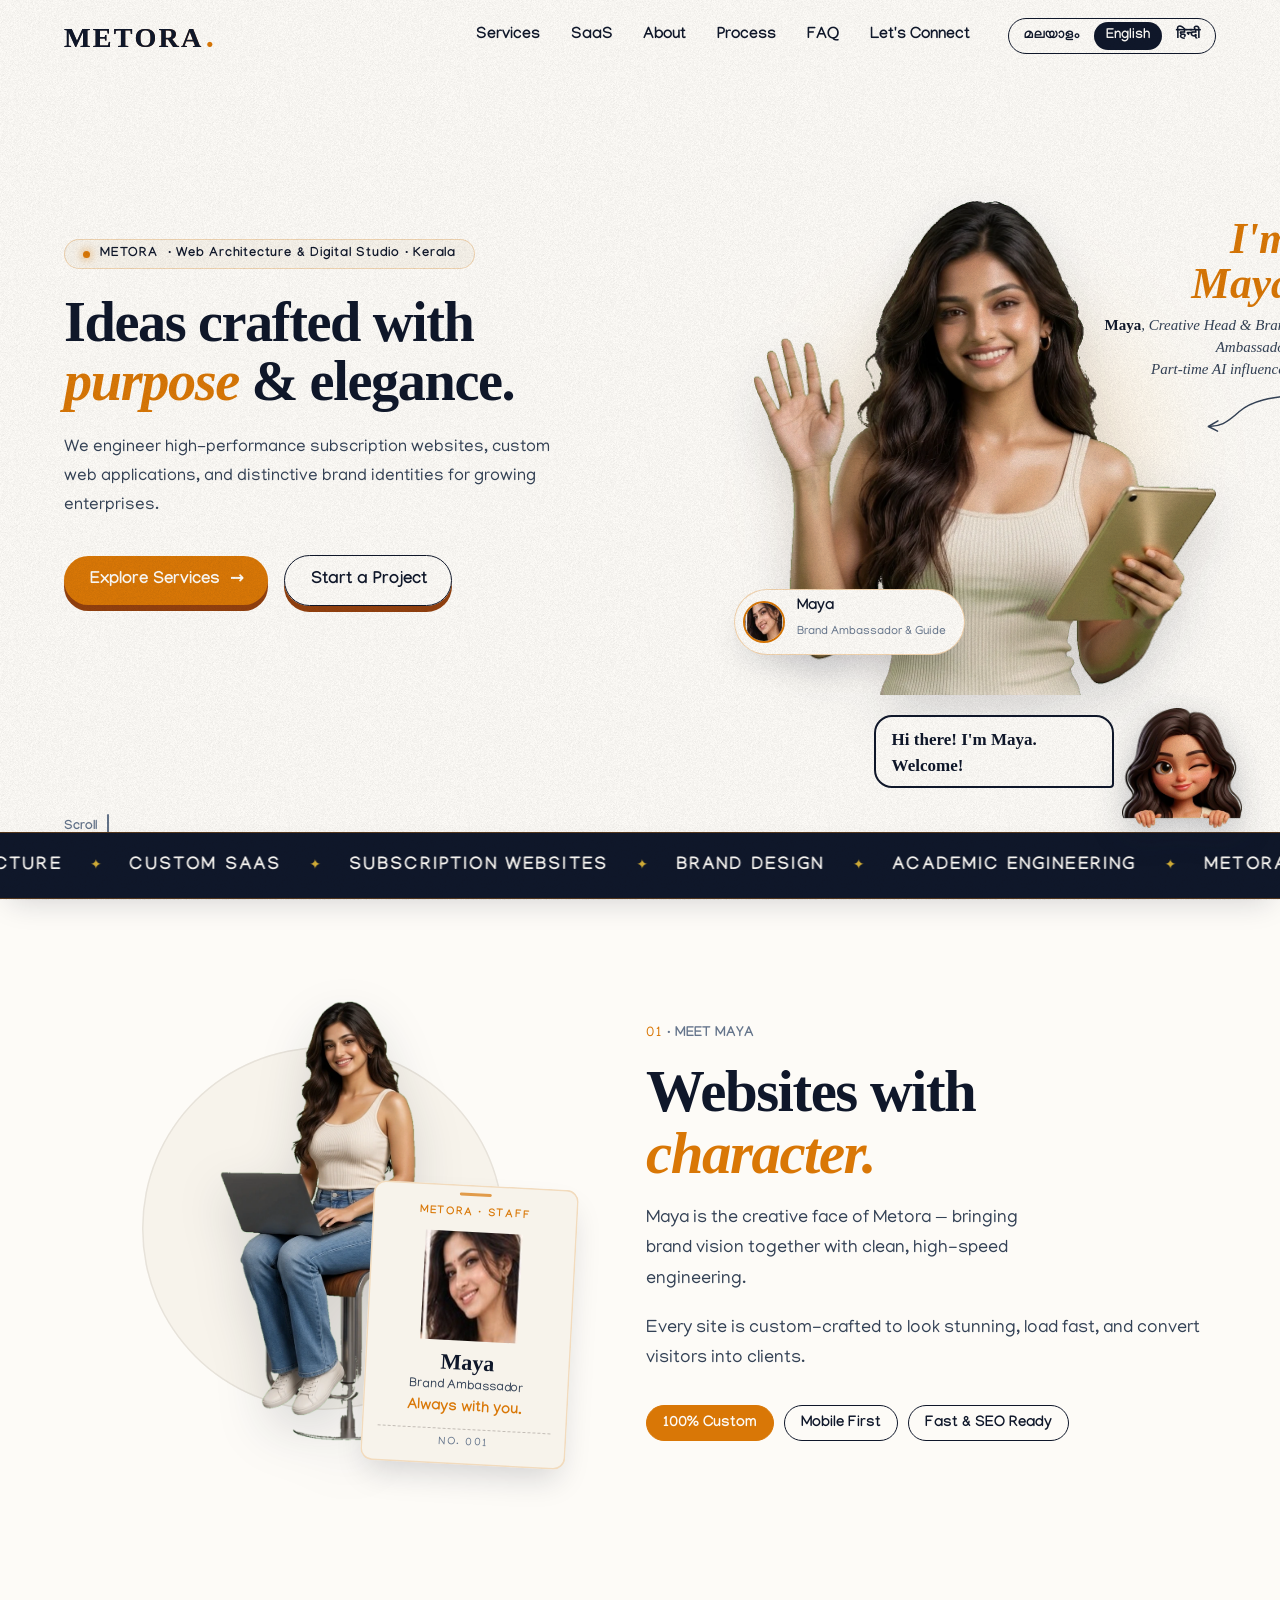
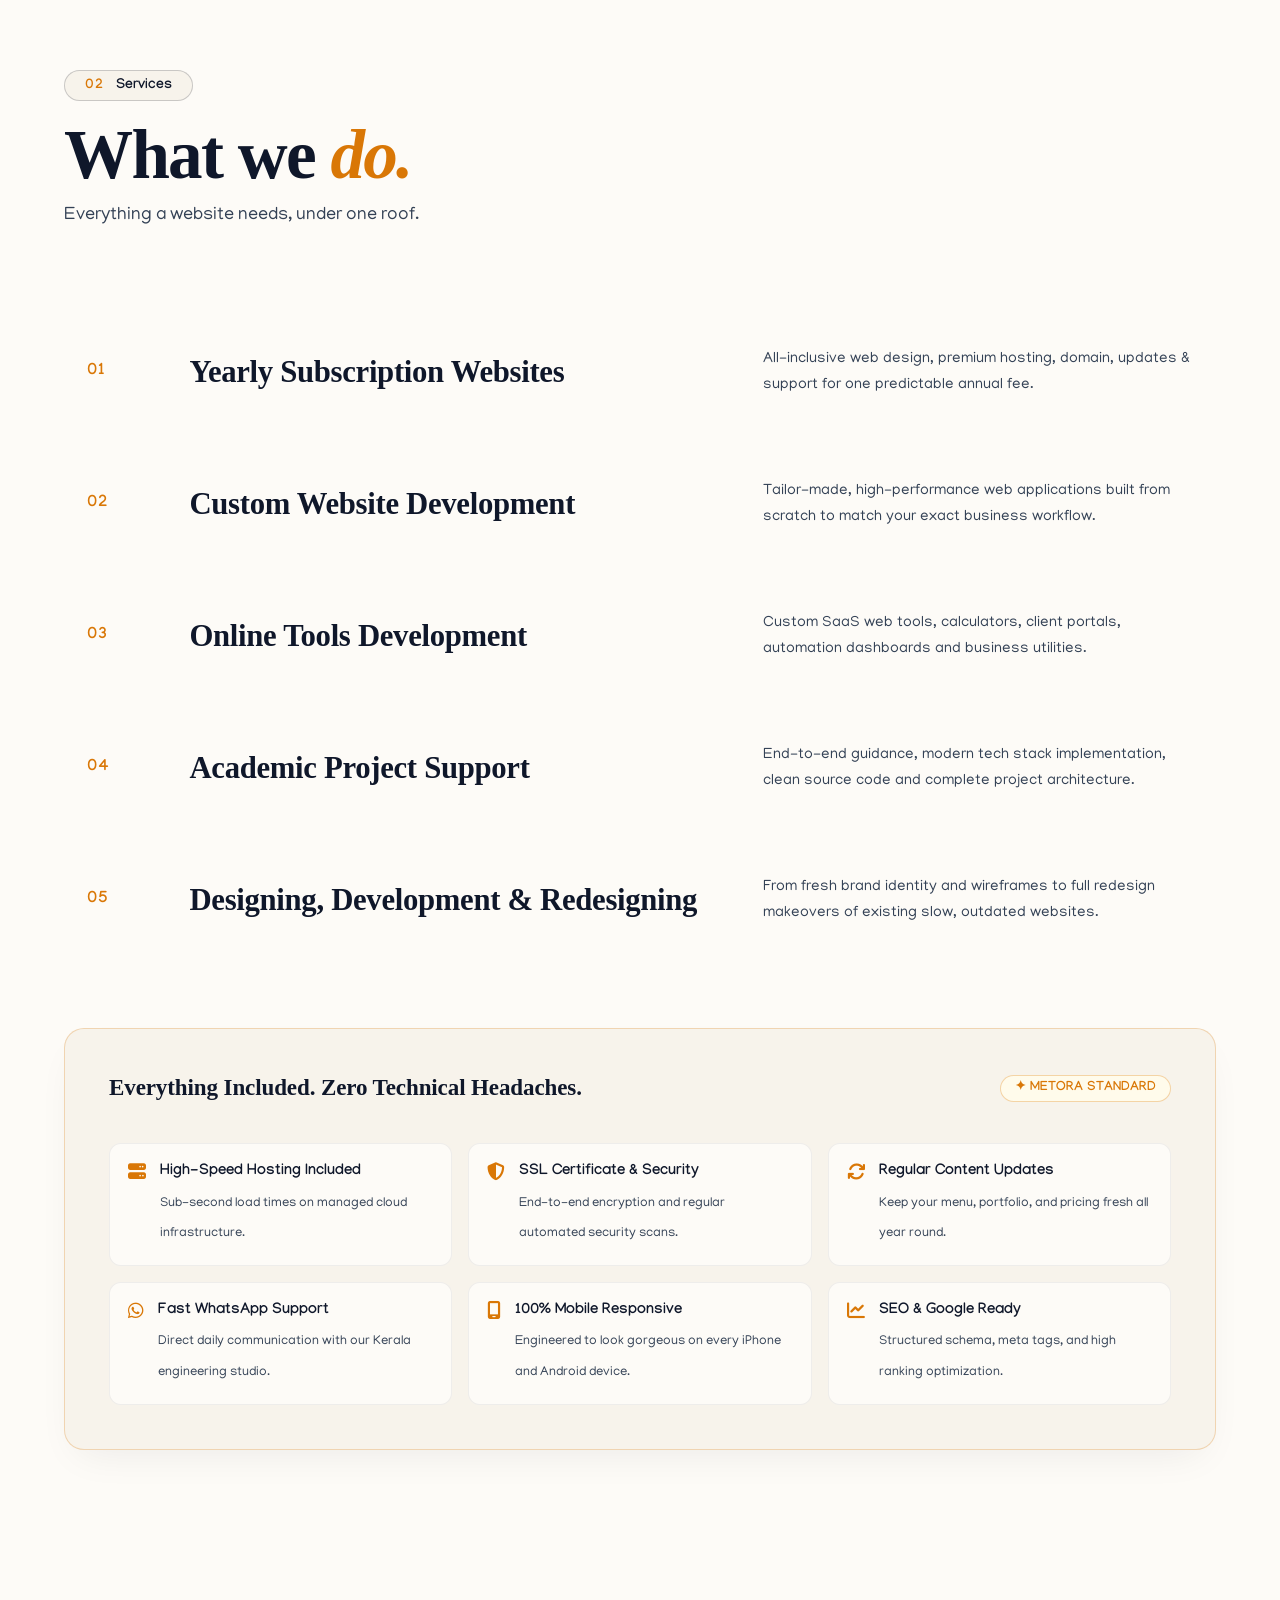
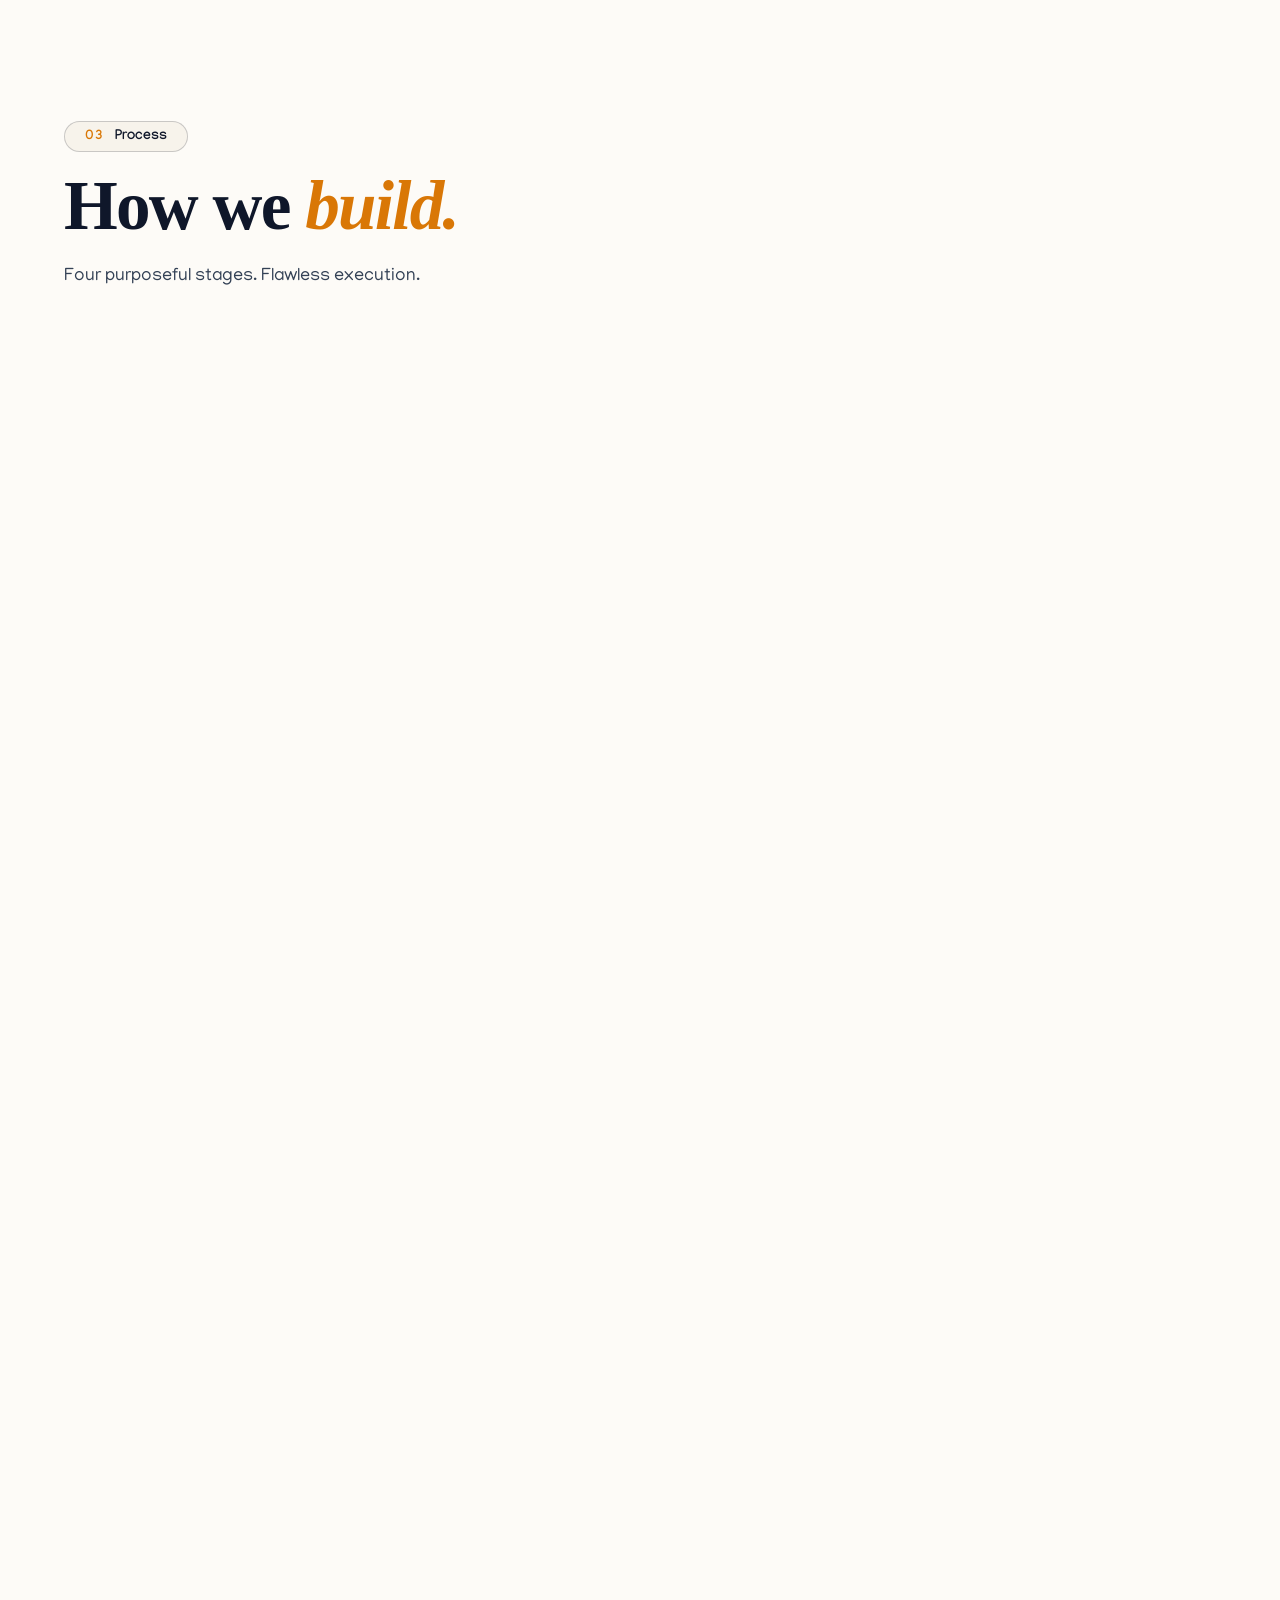
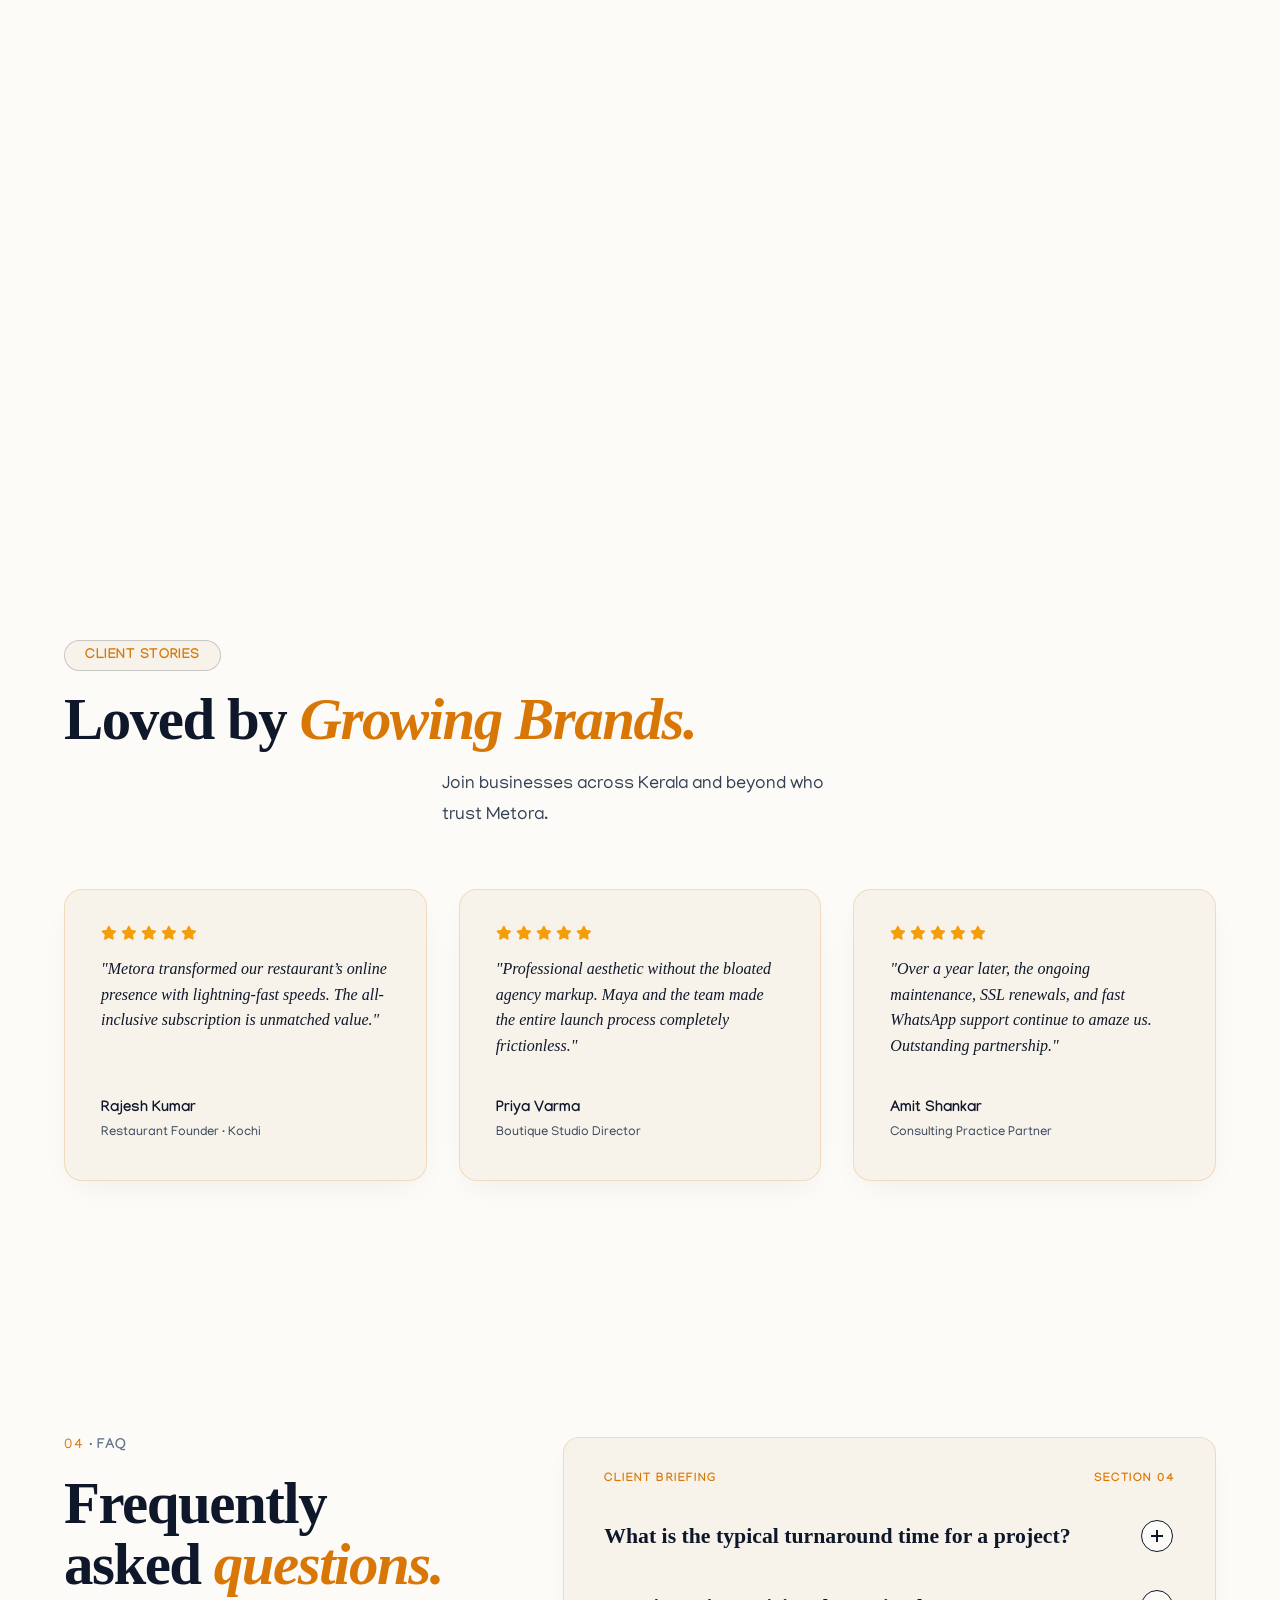
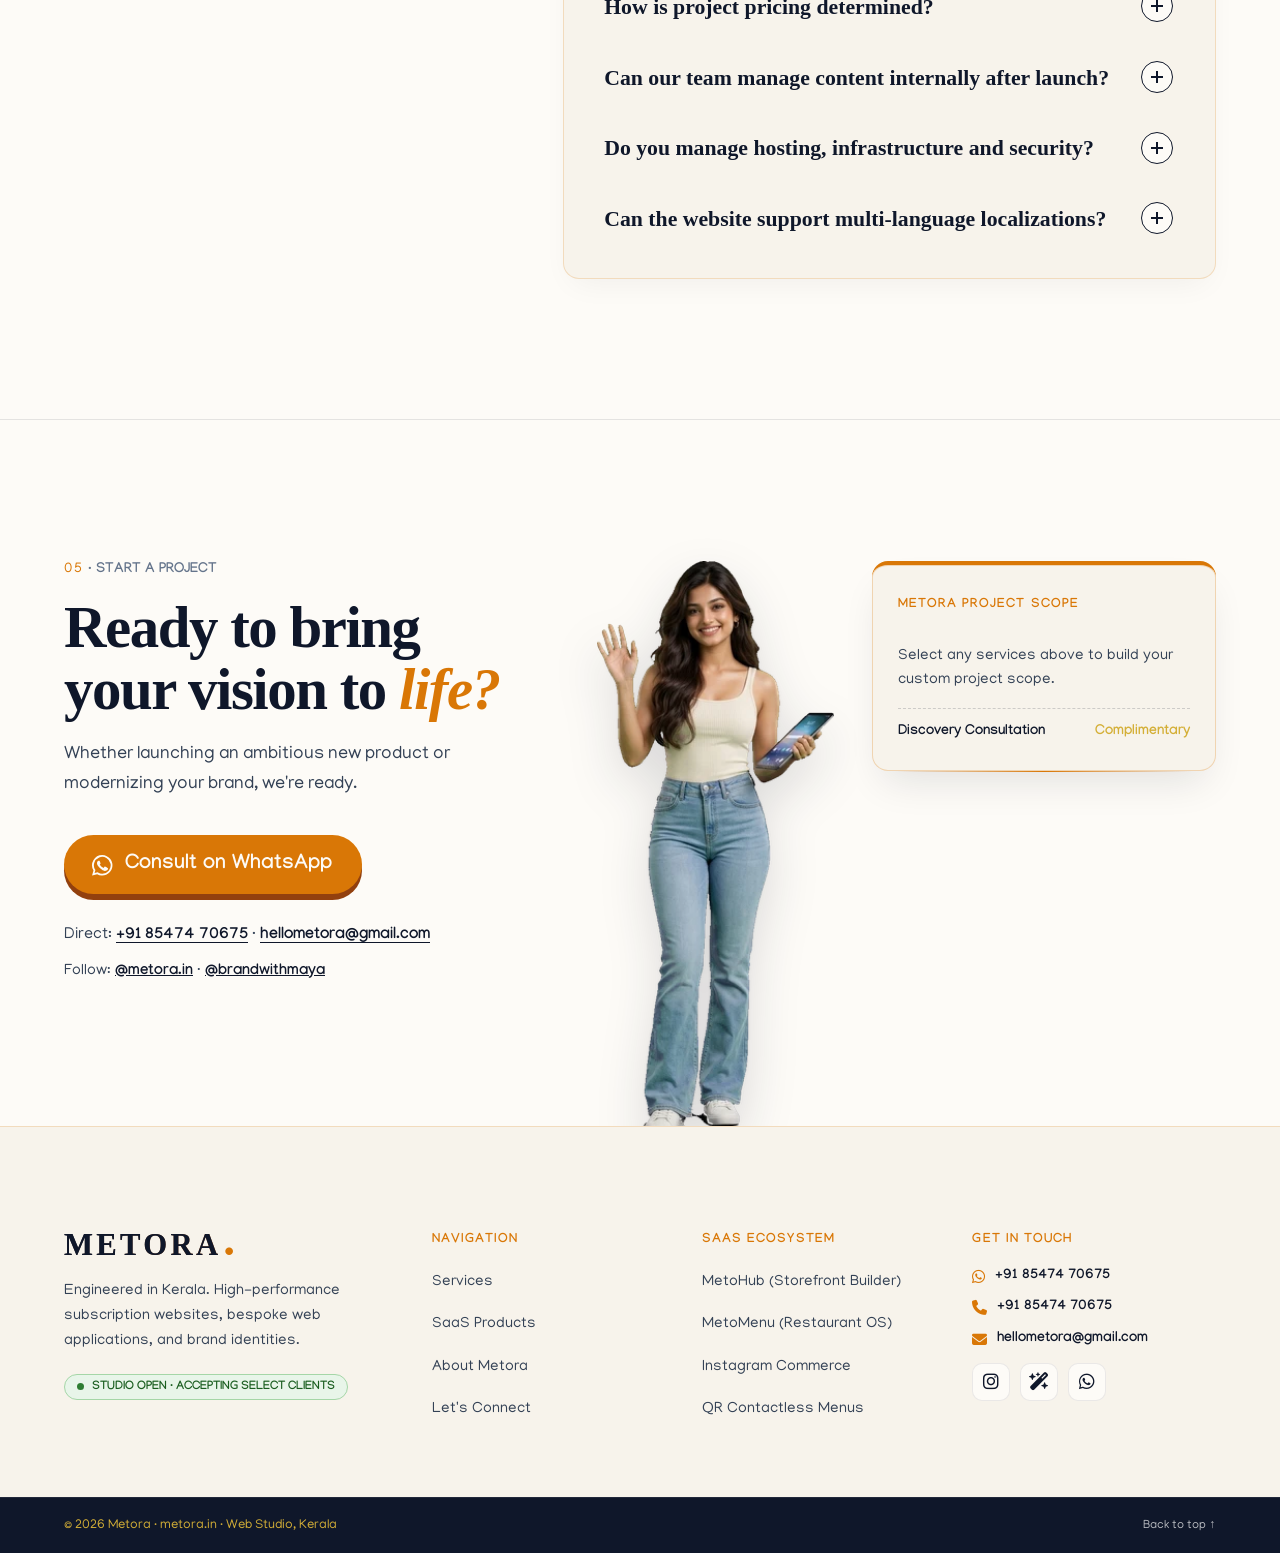
==== commit 8e642054: "feat: enable clean extensionless URLs (/about, /contact, /saas, /ml, /hi)" ====
--- a/index.html
+++ b/index.html
@@ -18,8 +18,8 @@
   <meta name="description"
     content="Give your business a grand entrance. Custom website design, development, e-commerce and SEO from a playful studio in Kerala — first sketch to launch day, handled.">
   <link rel="canonical" href="https://metora.in/">
-  <link rel="alternate" hreflang="ml" href="https://metora.in/ml.html">
-  <link rel="alternate" hreflang="hi" href="https://metora.in/hi.html">
+  <link rel="alternate" hreflang="ml" href="https://metora.in/ml/">
+  <link rel="alternate" hreflang="hi" href="https://metora.in/hi/">
   <link rel="alternate" hreflang="en" href="https://metora.in/">
   <link rel="alternate" hreflang="x-default" href="https://metora.in/">
   <meta name="theme-color" content="#FDFBF7">
@@ -83,24 +83,24 @@
   <div class="toast" role="status" aria-live="polite"></div>
 
   <header class="nav" id="nav">
-    <a class="nav__logo text-logo" href="index.html" aria-label="Metora — Home">
+    <a class="nav__logo text-logo" href="/" aria-label="Metora — Home">
       <span class="logo-mark">METORA</span>
       <span class="logo-dot">.</span>
     </a>
     <nav class="nav__links" aria-label="Main menu">
-      <a href="index.html#services">Services</a>
-      <a href="saas.html">SaaS</a>
-      <a href="about.html">About</a>
-      <a href="index.html#process">Process</a>
-      <a href="index.html#faq">FAQ</a>
-      <a href="contact.html">Let's Connect</a>
+      <a href="/#services">Services</a>
+      <a href="/saas/">SaaS</a>
+      <a href="/about/">About</a>
+      <a href="/#process">Process</a>
+      <a href="/#faq">FAQ</a>
+      <a href="/contact/">Let's Connect</a>
     </nav>
     <nav class="lang" aria-label="Language switcher">
-      <a href="ml.html" lang="ml" hreflang="ml"><span class="lang__full">മലയാളം</span><span class="lang__short"
+      <a href="/ml/" lang="ml" hreflang="ml"><span class="lang__full">മലയാളം</span><span class="lang__short"
           aria-hidden="true">മ</span></a>
-      <a href="index.html" lang="en" hreflang="en" aria-current="page"><span class="lang__full">English</span><span
+      <a href="/" lang="en" hreflang="en" aria-current="page"><span class="lang__full">English</span><span
           class="lang__short" aria-hidden="true">EN</span></a>
-      <a href="hi.html" lang="hi" hreflang="hi"><span class="lang__full">हिन्दी</span><span class="lang__short"
+      <a href="/hi/" lang="hi" hreflang="hi"><span class="lang__full">हिन्दी</span><span class="lang__short"
           aria-hidden="true">हि</span></a>
     </nav>
     <button class="nav__menu" type="button" aria-expanded="false" aria-controls="menu">Menu</button>
@@ -108,13 +108,13 @@
 
   <div class="menu" id="menu" hidden>
     <nav aria-label="Mobile menu">
-      <a href="index.html">Home</a>
-      <a href="index.html#services">Services</a>
-      <a href="saas.html">SaaS</a>
-      <a href="about.html">About</a>
-      <a href="index.html#process">Process</a>
-      <a href="index.html#faq">FAQ</a>
-      <a href="contact.html">Let's Connect</a>
+      <a href="/">Home</a>
+      <a href="/#services">Services</a>
+      <a href="/saas/">SaaS</a>
+      <a href="/about/">About</a>
+      <a href="/#process">Process</a>
+      <a href="/#faq">FAQ</a>
+      <a href="/contact/">Let's Connect</a>
     </nav>
     <img class="menu__owl" src="img/owl/owl-crossed-sm.webp" alt="" width="208" height="350" loading="lazy">
   </div>
@@ -510,7 +510,7 @@
   <footer class="footer">
     <div class="footer__inner wrap">
       <div class="footer__brand">
-        <a class="footer__logo text-logo" href="index.html" aria-label="Metora">
+        <a class="footer__logo text-logo" href="/" aria-label="Metora">
           <span class="logo-mark">METORA</span>
           <span class="logo-dot">.</span>
         </a>
@@ -524,10 +524,10 @@
       <div class="footer__col">
         <h4>Navigation</h4>
         <ul>
-          <li><a href="index.html#services">Services</a></li>
-          <li><a href="saas.html">SaaS Products</a></li>
-          <li><a href="about.html">About Metora</a></li>
-          <li><a href="contact.html">Let's Connect</a></li>
+          <li><a href="/#services">Services</a></li>
+          <li><a href="/saas/">SaaS Products</a></li>
+          <li><a href="/about/">About Metora</a></li>
+          <li><a href="/contact/">Let's Connect</a></li>
         </ul>
       </div>
 
@@ -536,8 +536,8 @@
         <ul>
           <li><a href="https://metohub.cloud/" target="_blank" rel="noopener">MetoHub (Storefront Builder)</a></li>
           <li><a href="https://metomenu.metora.in/" target="_blank" rel="noopener">MetoMenu (Restaurant OS)</a></li>
-          <li><a href="saas.html#metohub">Instagram Commerce</a></li>
-          <li><a href="saas.html#metomenu">QR Contactless Menus</a></li>
+          <li><a href="/saas/#metohub">Instagram Commerce</a></li>
+          <li><a href="/saas/#metomenu">QR Contactless Menus</a></li>
         </ul>
       </div>
 
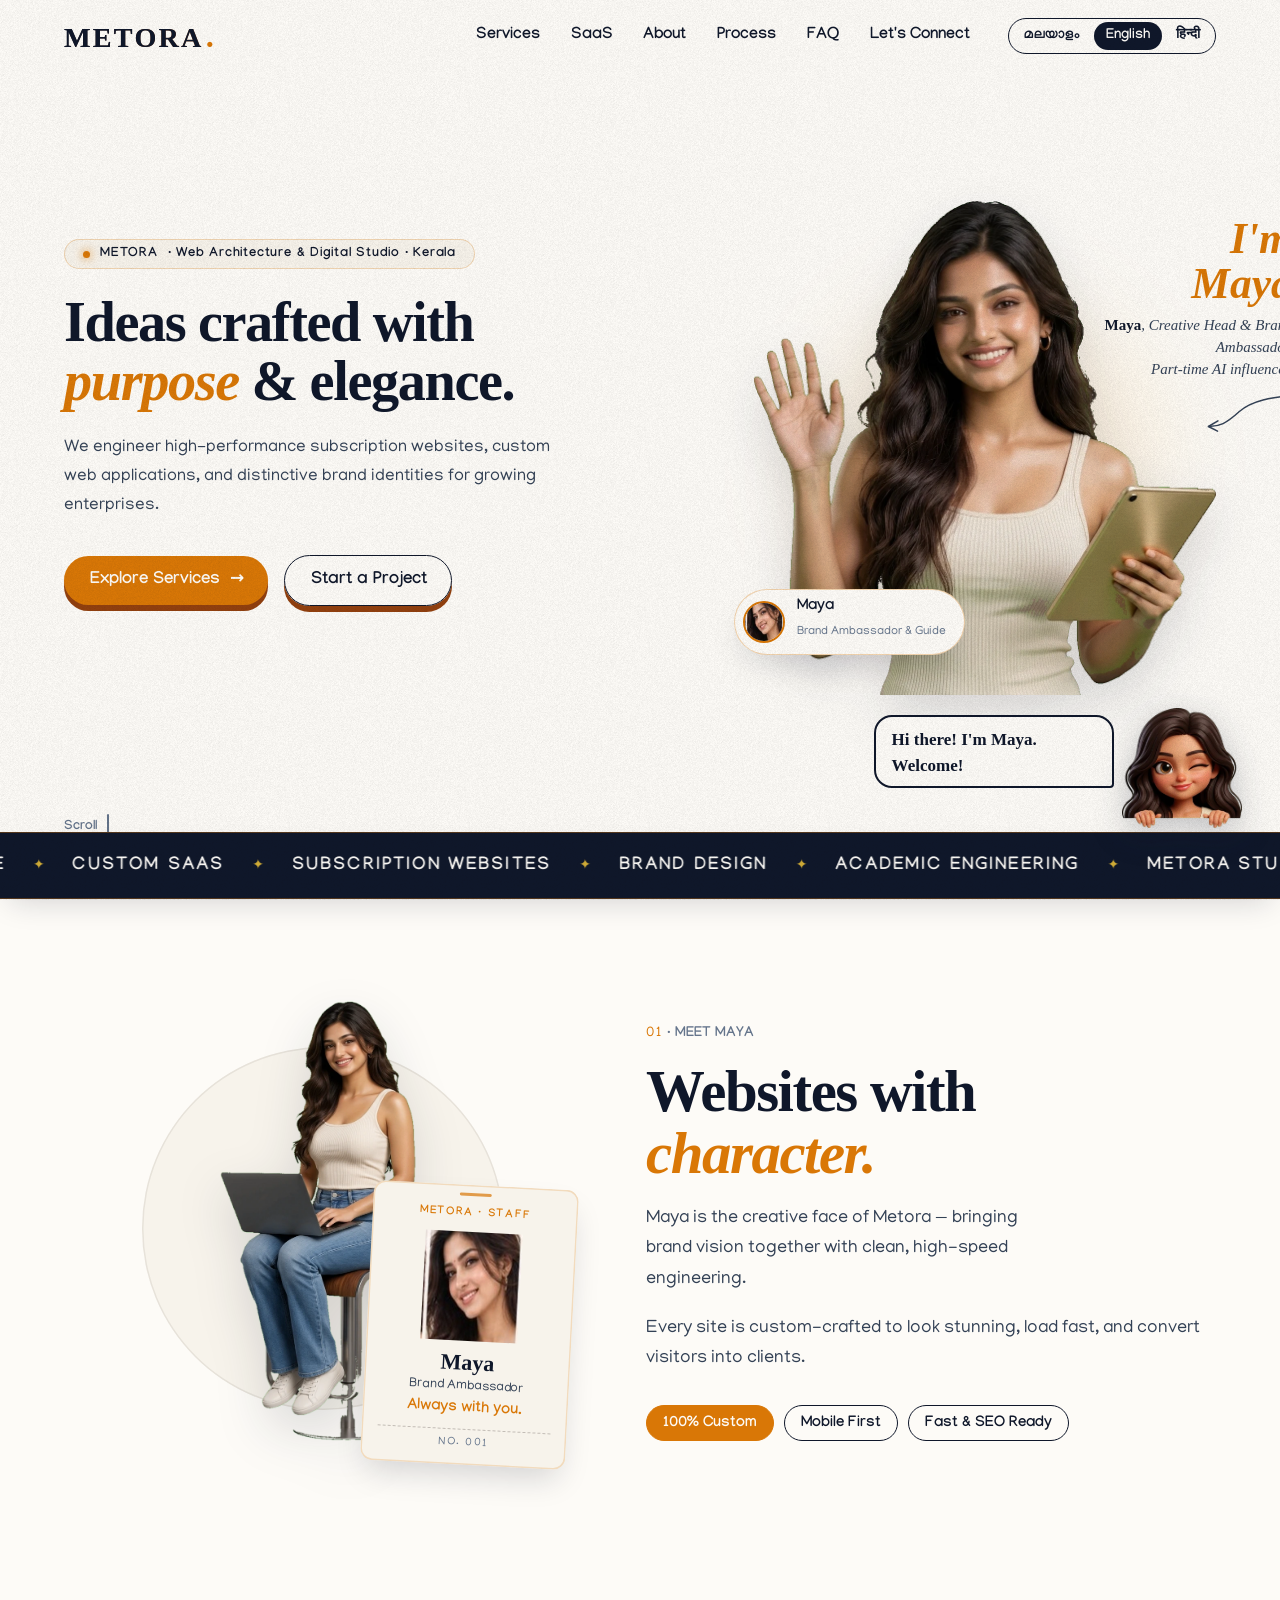
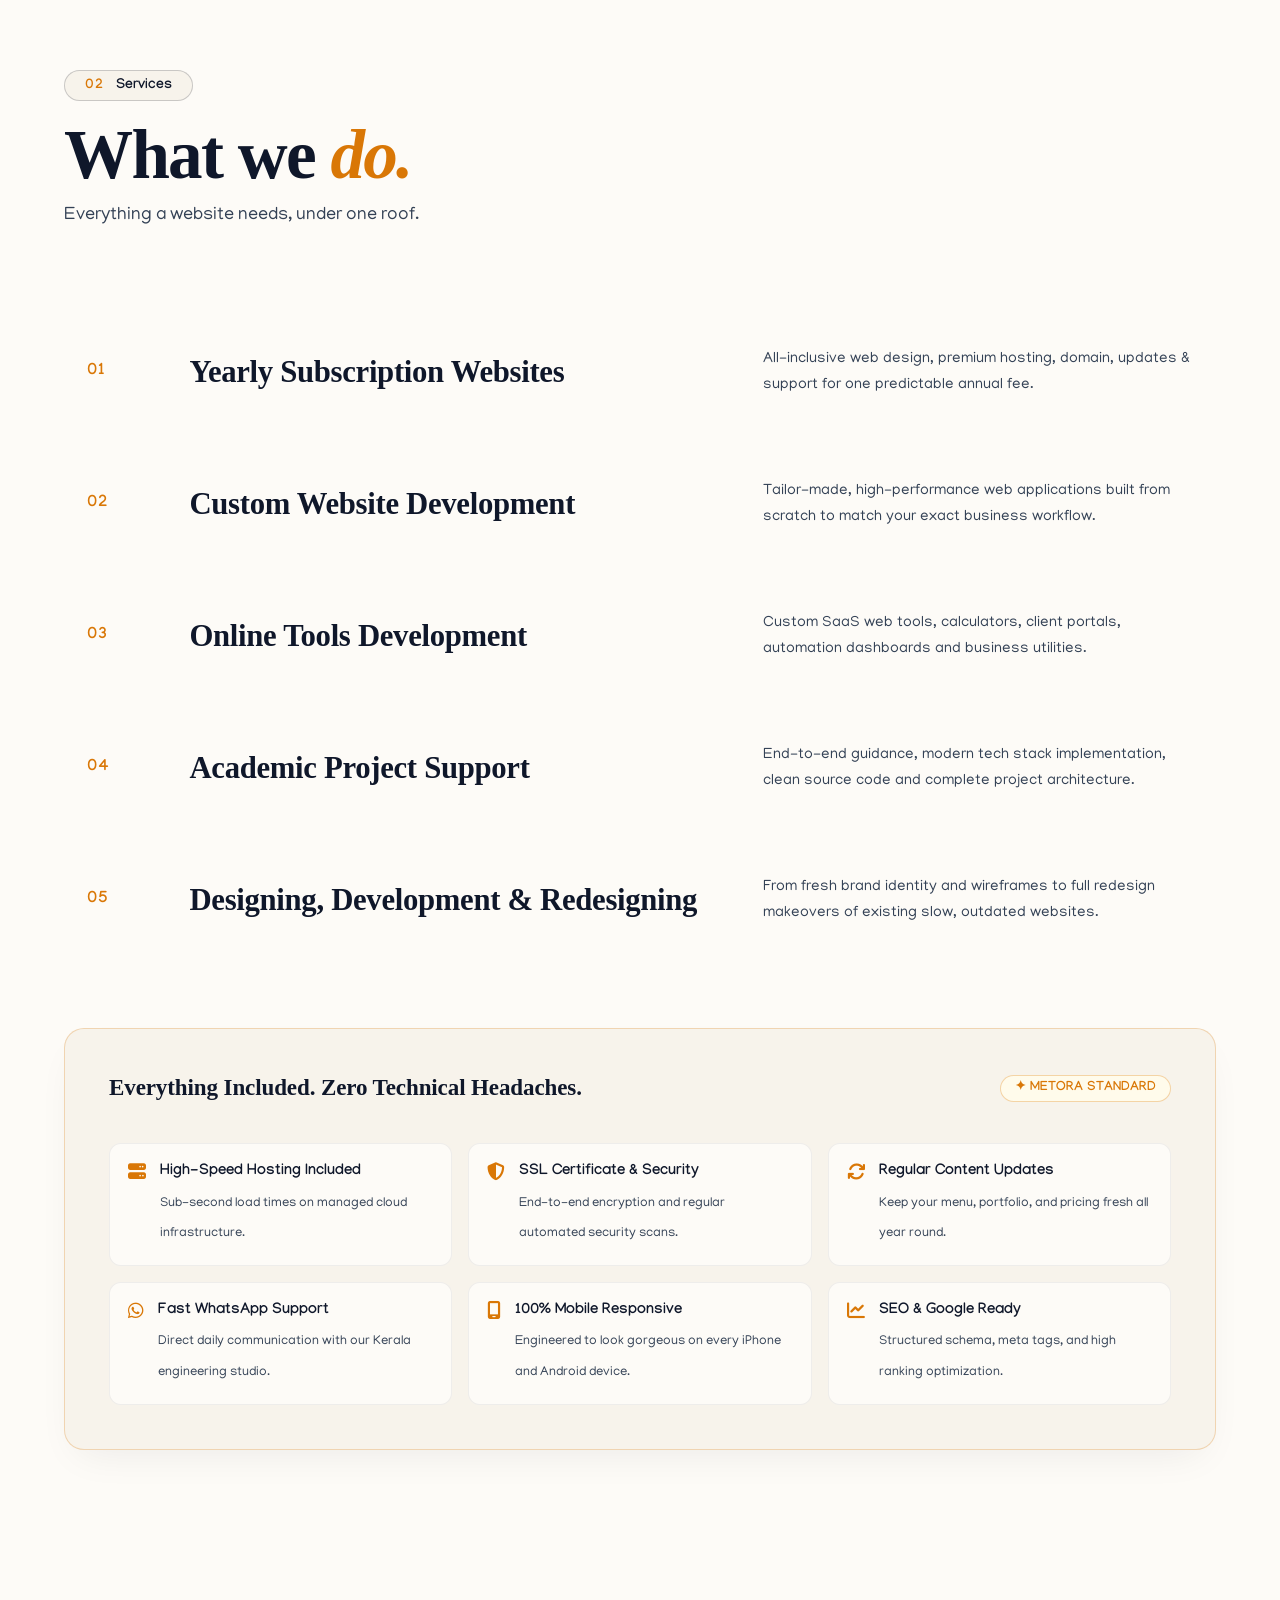
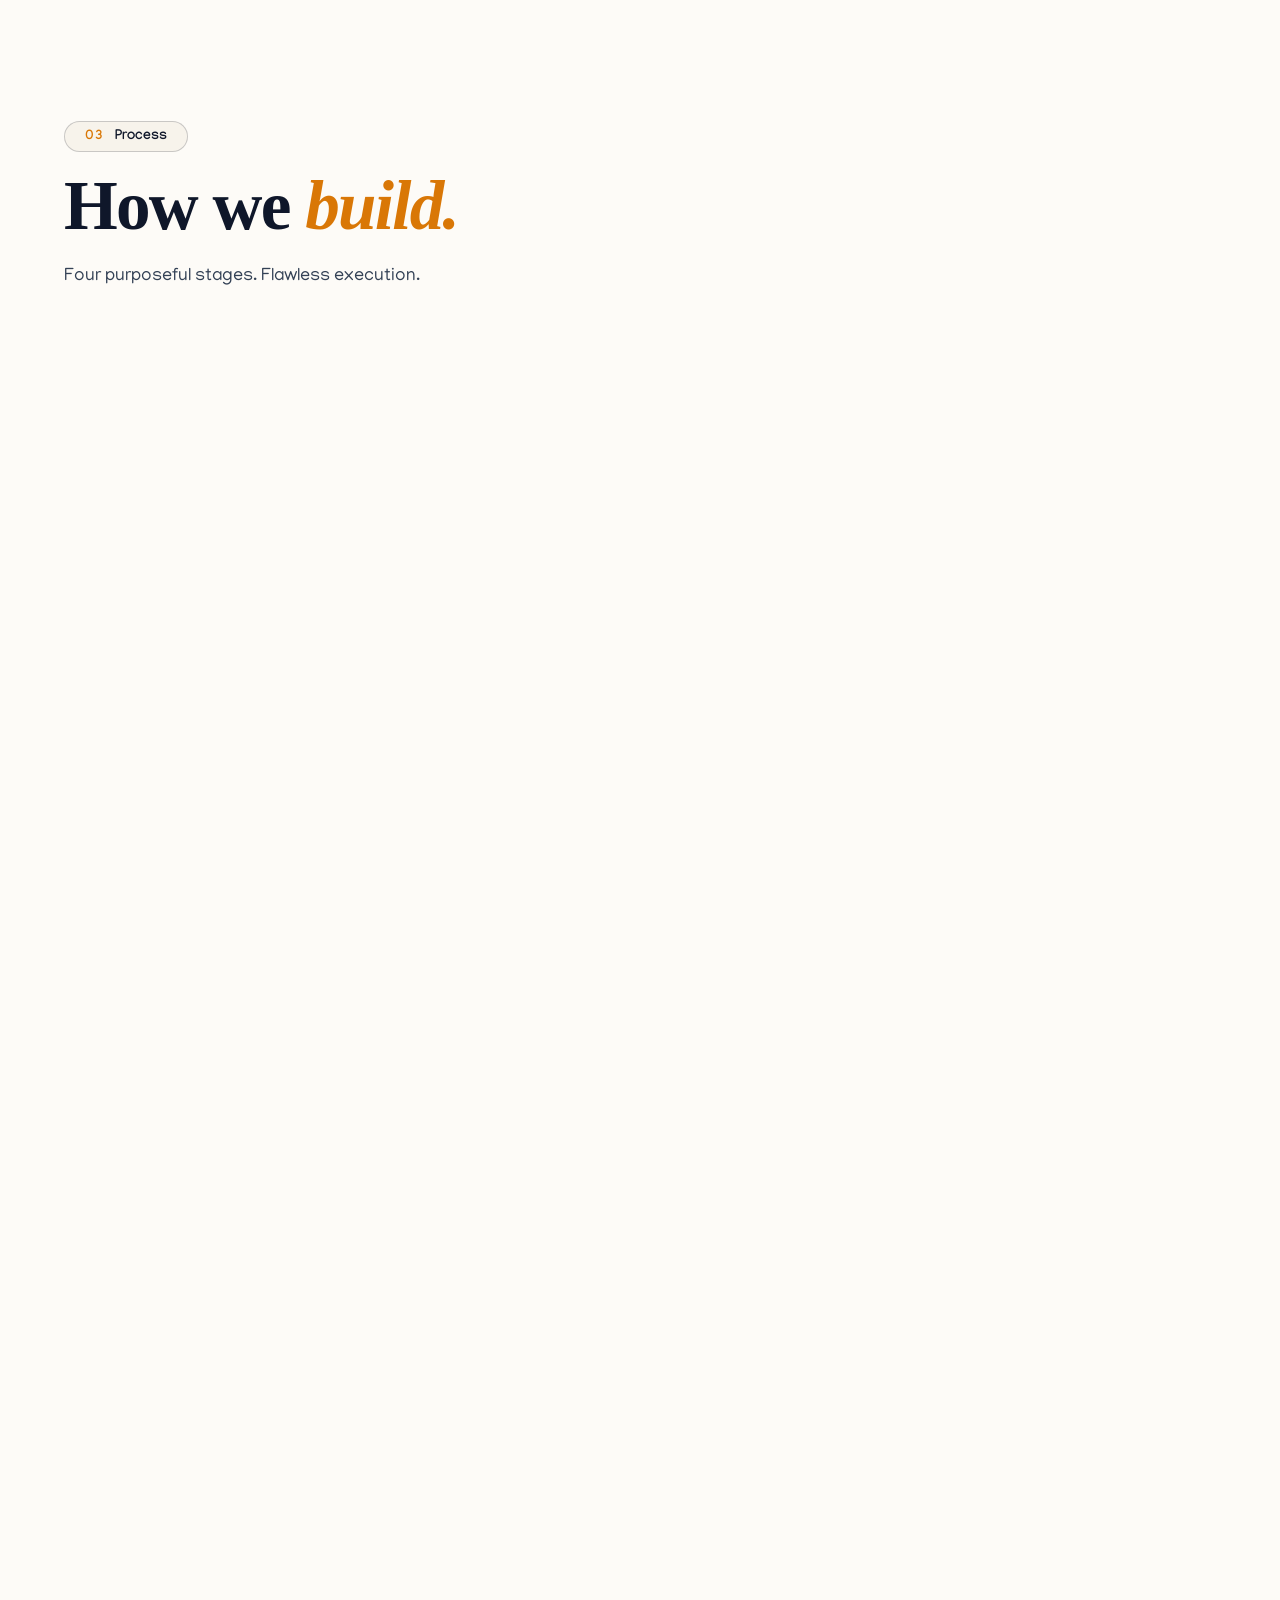
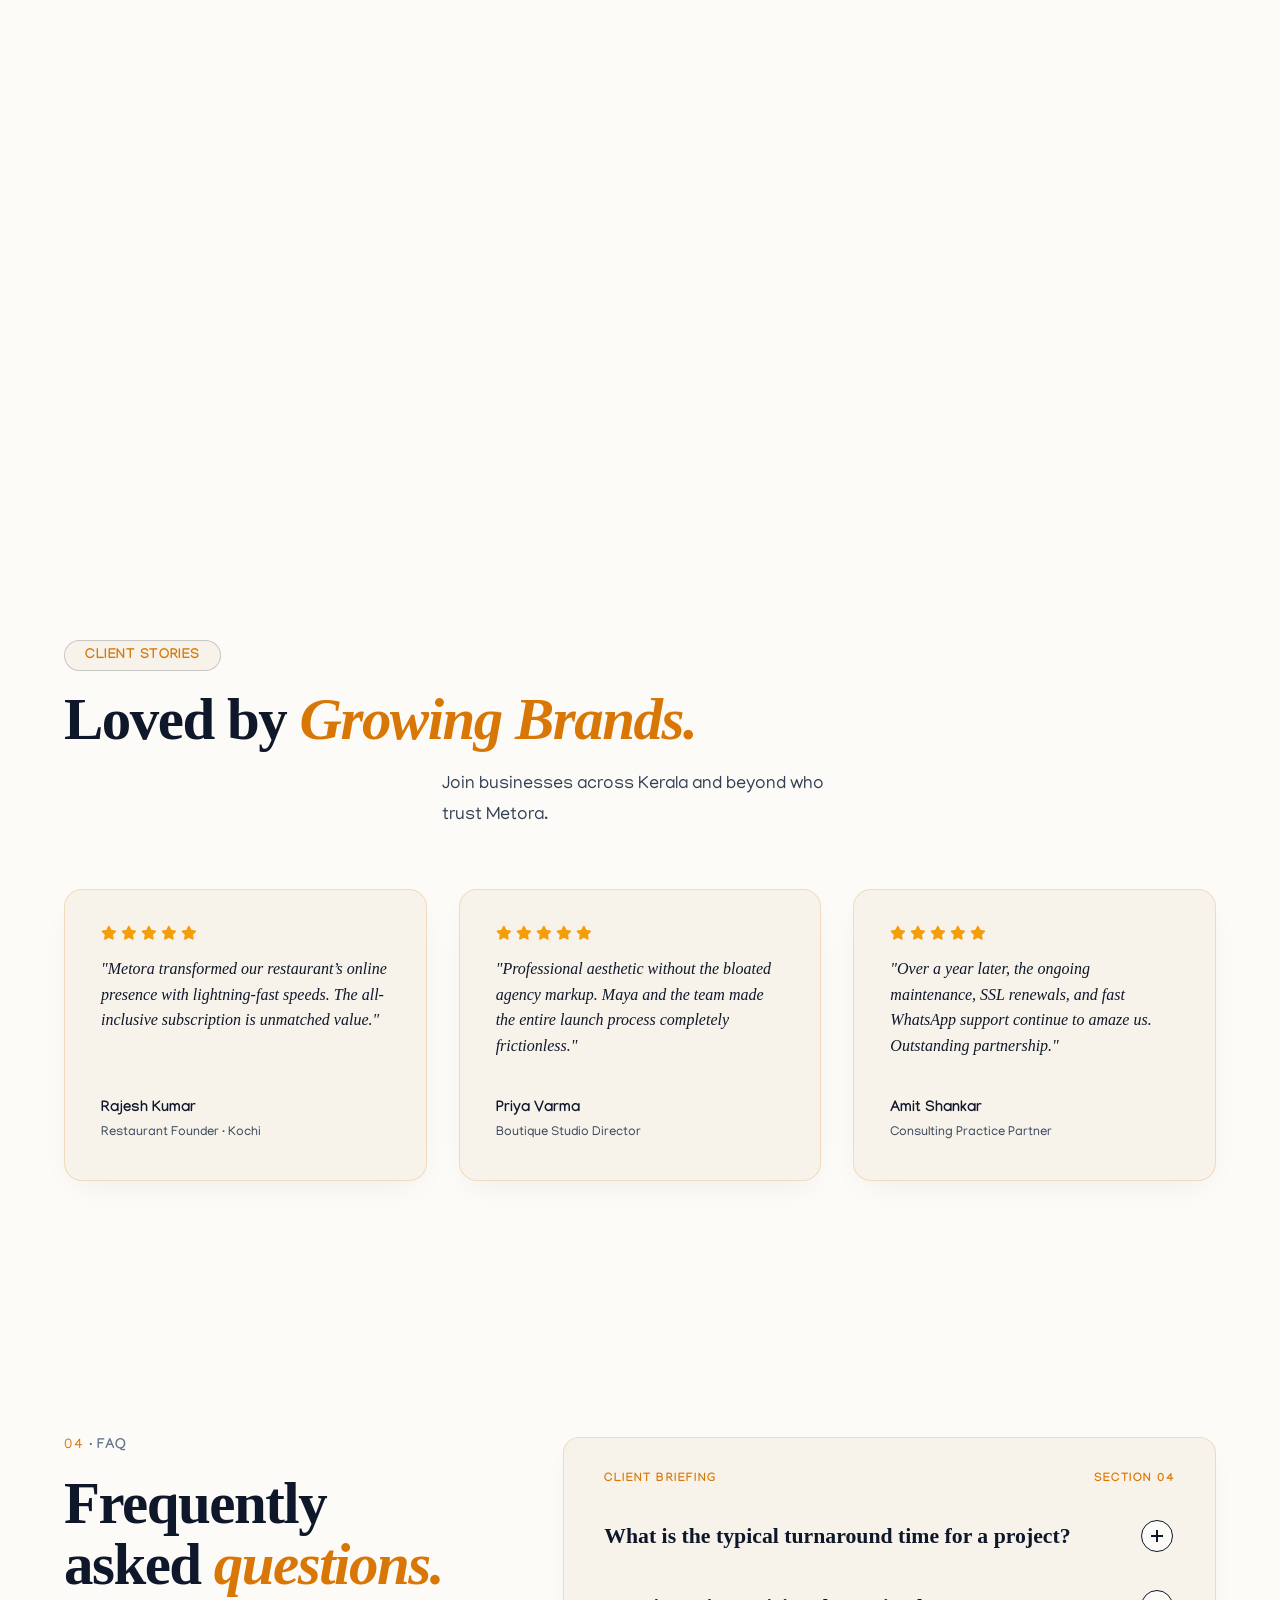
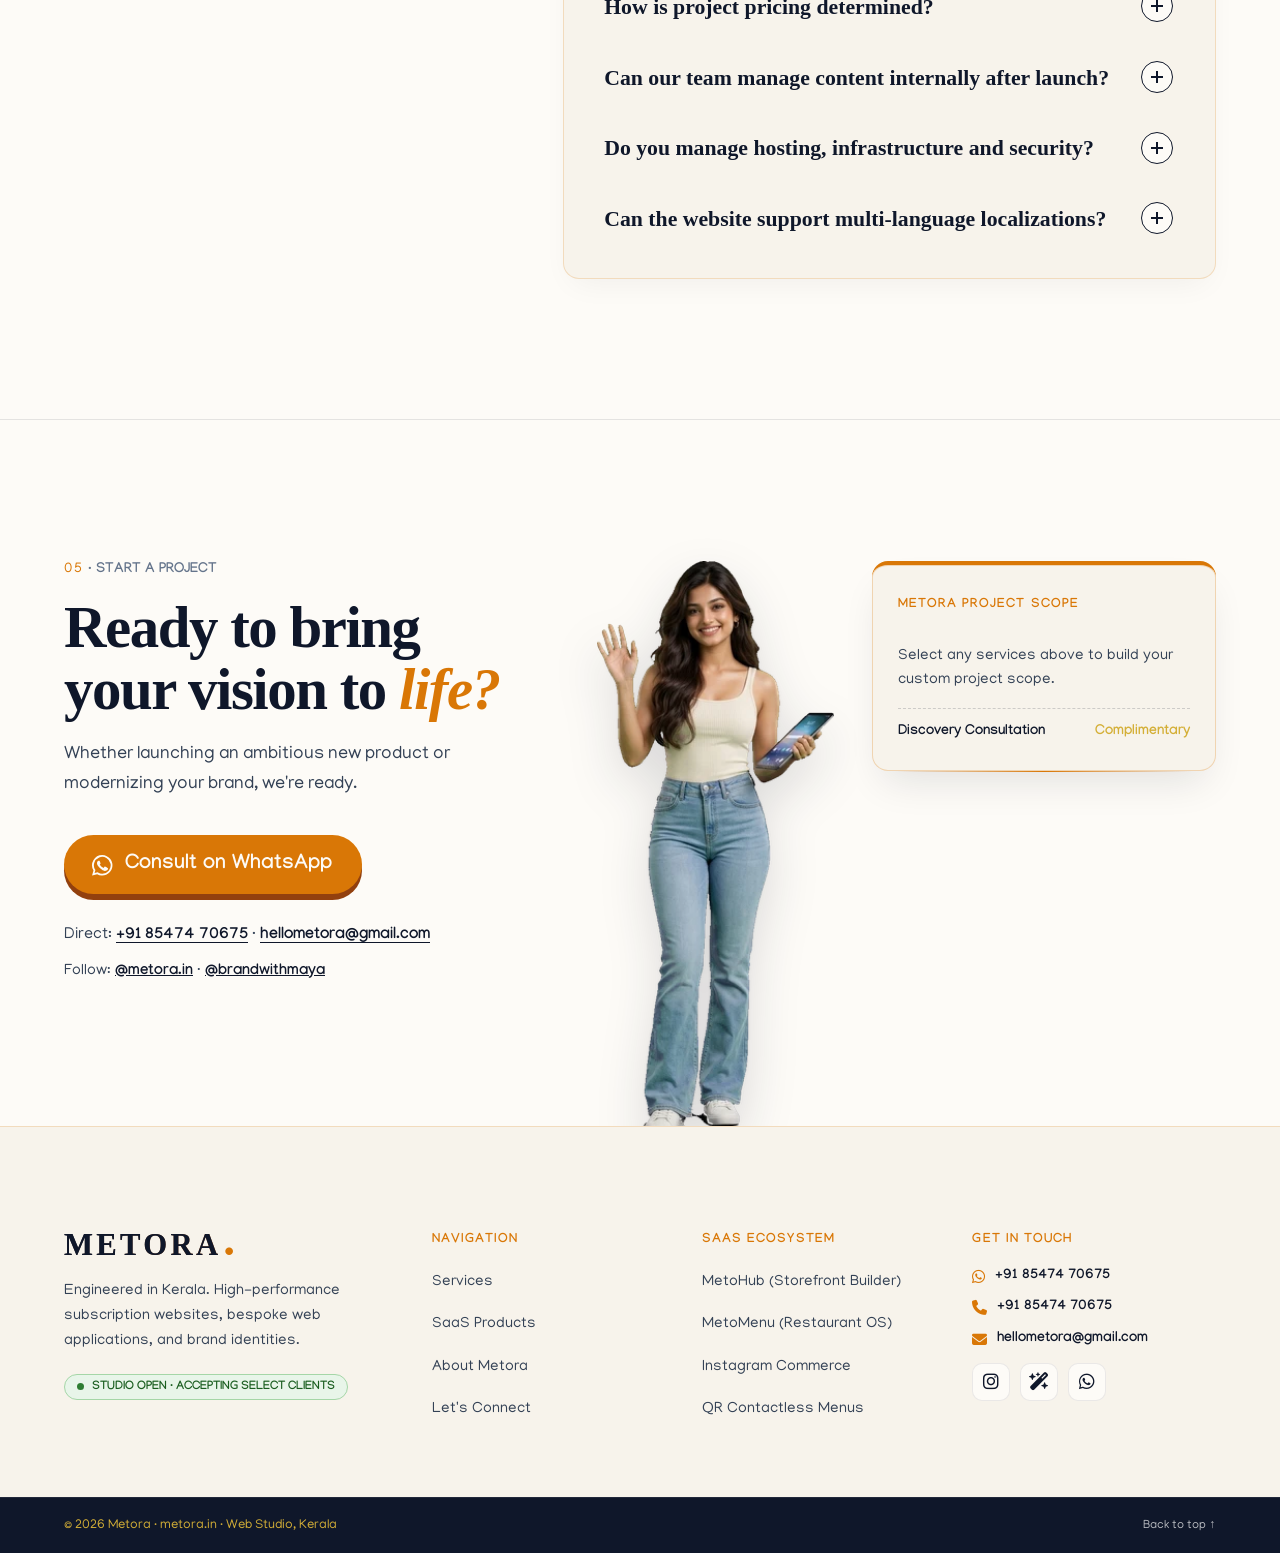
==== commit b1127aed: "feat(seo): add robots.txt, sitemap.xml, and rich schema markup for software & SaaS platforms" ====
--- a/index.html
+++ b/index.html
@@ -66,13 +66,63 @@
     "@context": "https://schema.org",
     "@type": "ProfessionalService",
     "name": "Metora",
-    "alternateName": "മെറ്റോറ",
+    "alternateName": ["മെറ്റോറ", "मेटोरा", "Metora Web Architecture & Software Labs"],
     "url": "https://metora.in/",
     "logo": "https://metora.in/icon-512.png",
     "image": "https://metora.in/img/og.jpg",
-    "description": "Web design and development studio: websites, e-commerce, SEO and maintenance.",
-    "areaServed": "Kerala, India",
-    "knowsLanguage": ["ml", "en"]
+    "description": "High-performance software development, custom web applications, SaaS platforms, e-commerce, and annual subscription websites engineered in Kerala.",
+    "telephone": "+918547470675",
+    "email": "hellometora@gmail.com",
+    "address": {
+      "@type": "PostalAddress",
+      "addressRegion": "Kerala",
+      "addressCountry": "IN"
+    },
+    "areaServed": ["Kerala", "India", "Worldwide"],
+    "knowsLanguage": ["en", "ml", "hi"],
+    "sameAs": [
+      "https://www.instagram.com/metora.in/",
+      "https://www.instagram.com/brandwithmaya/",
+      "https://github.com/nerajlal/Metora-x-Maya"
+    ],
+    "hasOfferCatalog": {
+      "@type": "OfferCatalog",
+      "name": "Metora Engineering Services",
+      "itemListElement": [
+        {
+          "@type": "Offer",
+          "itemOffered": {
+            "@type": "Service",
+            "name": "Custom Software & Web Application Development",
+            "description": "Tailor-made, high-speed full-stack web applications and business portals."
+          }
+        },
+        {
+          "@type": "Offer",
+          "itemOffered": {
+            "@type": "Service",
+            "name": "Yearly Subscription Websites",
+            "description": "All-inclusive design, managed cloud hosting, SSL, updates, and maintenance."
+          }
+        },
+        {
+          "@type": "Offer",
+          "itemOffered": {
+            "@type": "Service",
+            "name": "Online Tools & Custom SaaS Development",
+            "description": "Proprietary software tools, calculators, automation dashboards, and SaaS applications."
+          }
+        },
+        {
+          "@type": "Offer",
+          "itemOffered": {
+            "@type": "Service",
+            "name": "Academic Engineering & Project Architecture",
+            "description": "End-to-end guidance, modern tech stack implementation, and system architecture."
+          }
+        }
+      ]
+    }
   }
   </script>
 </head>
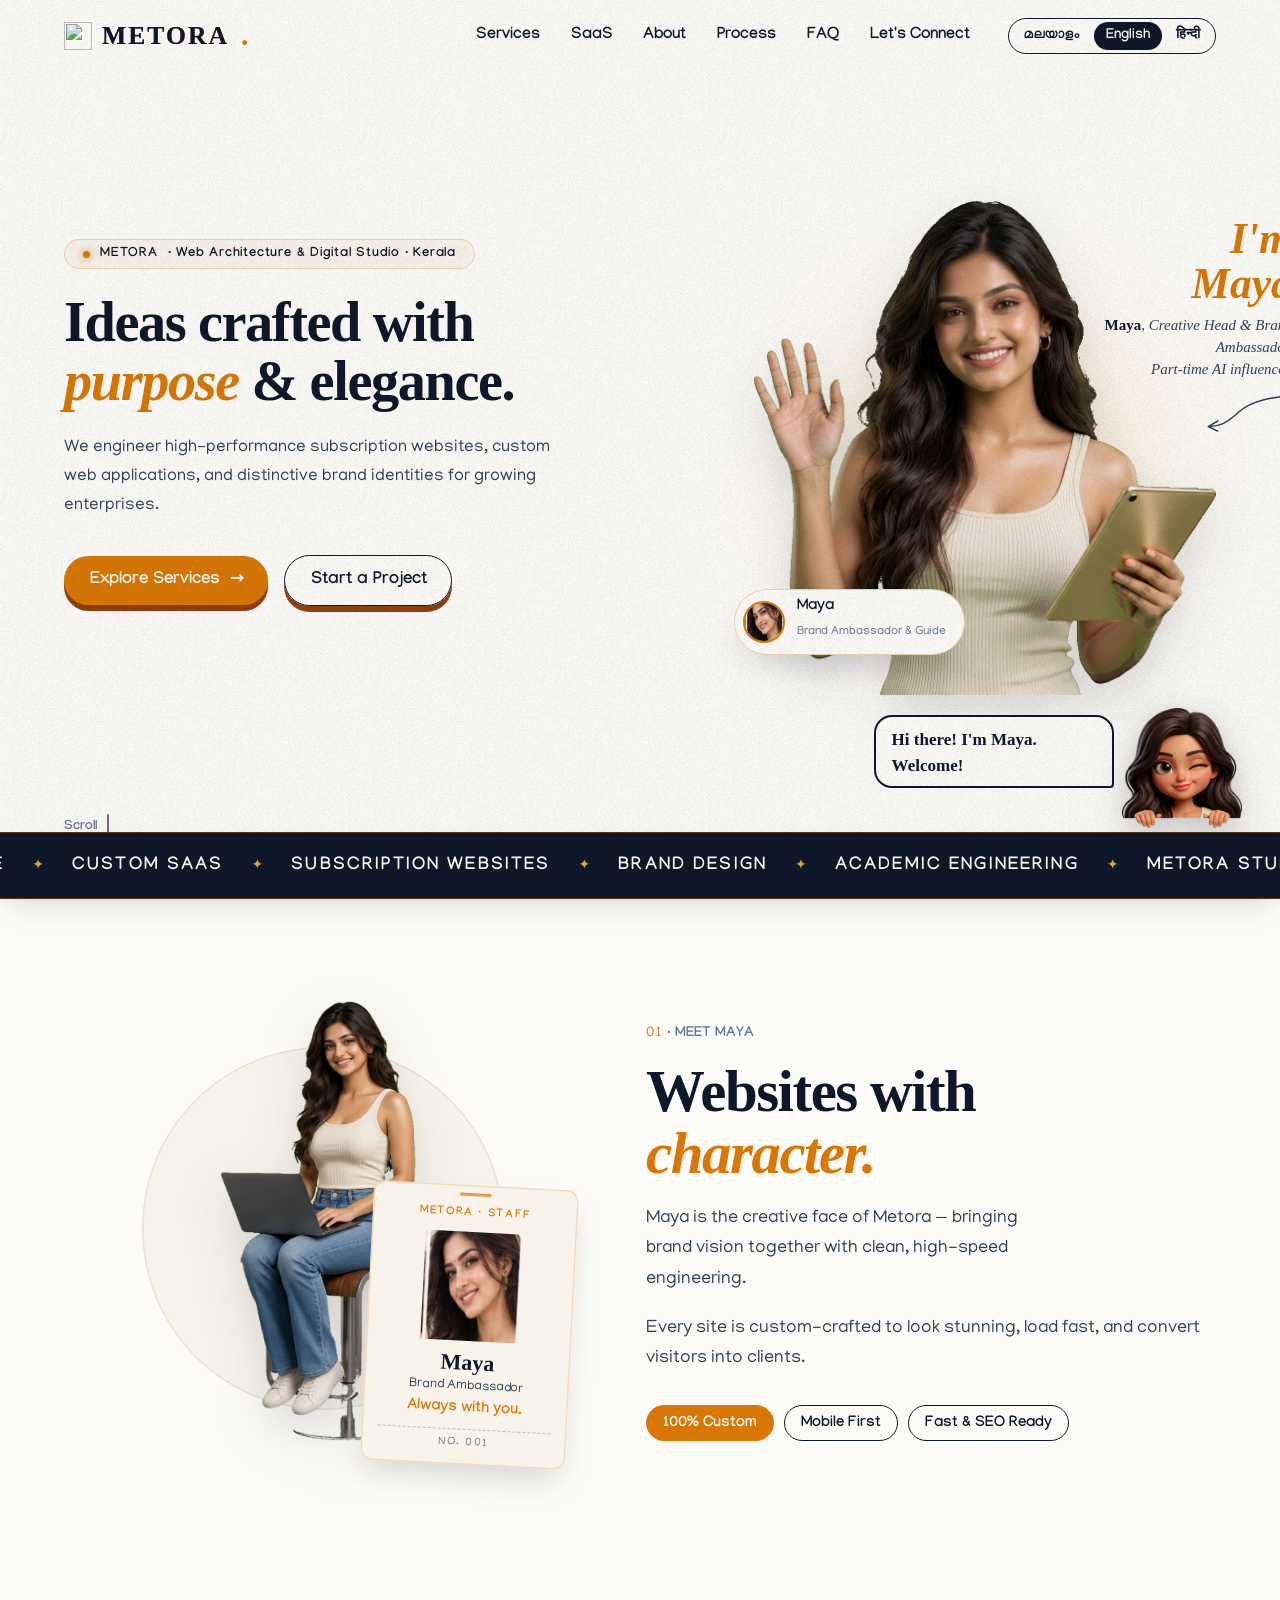
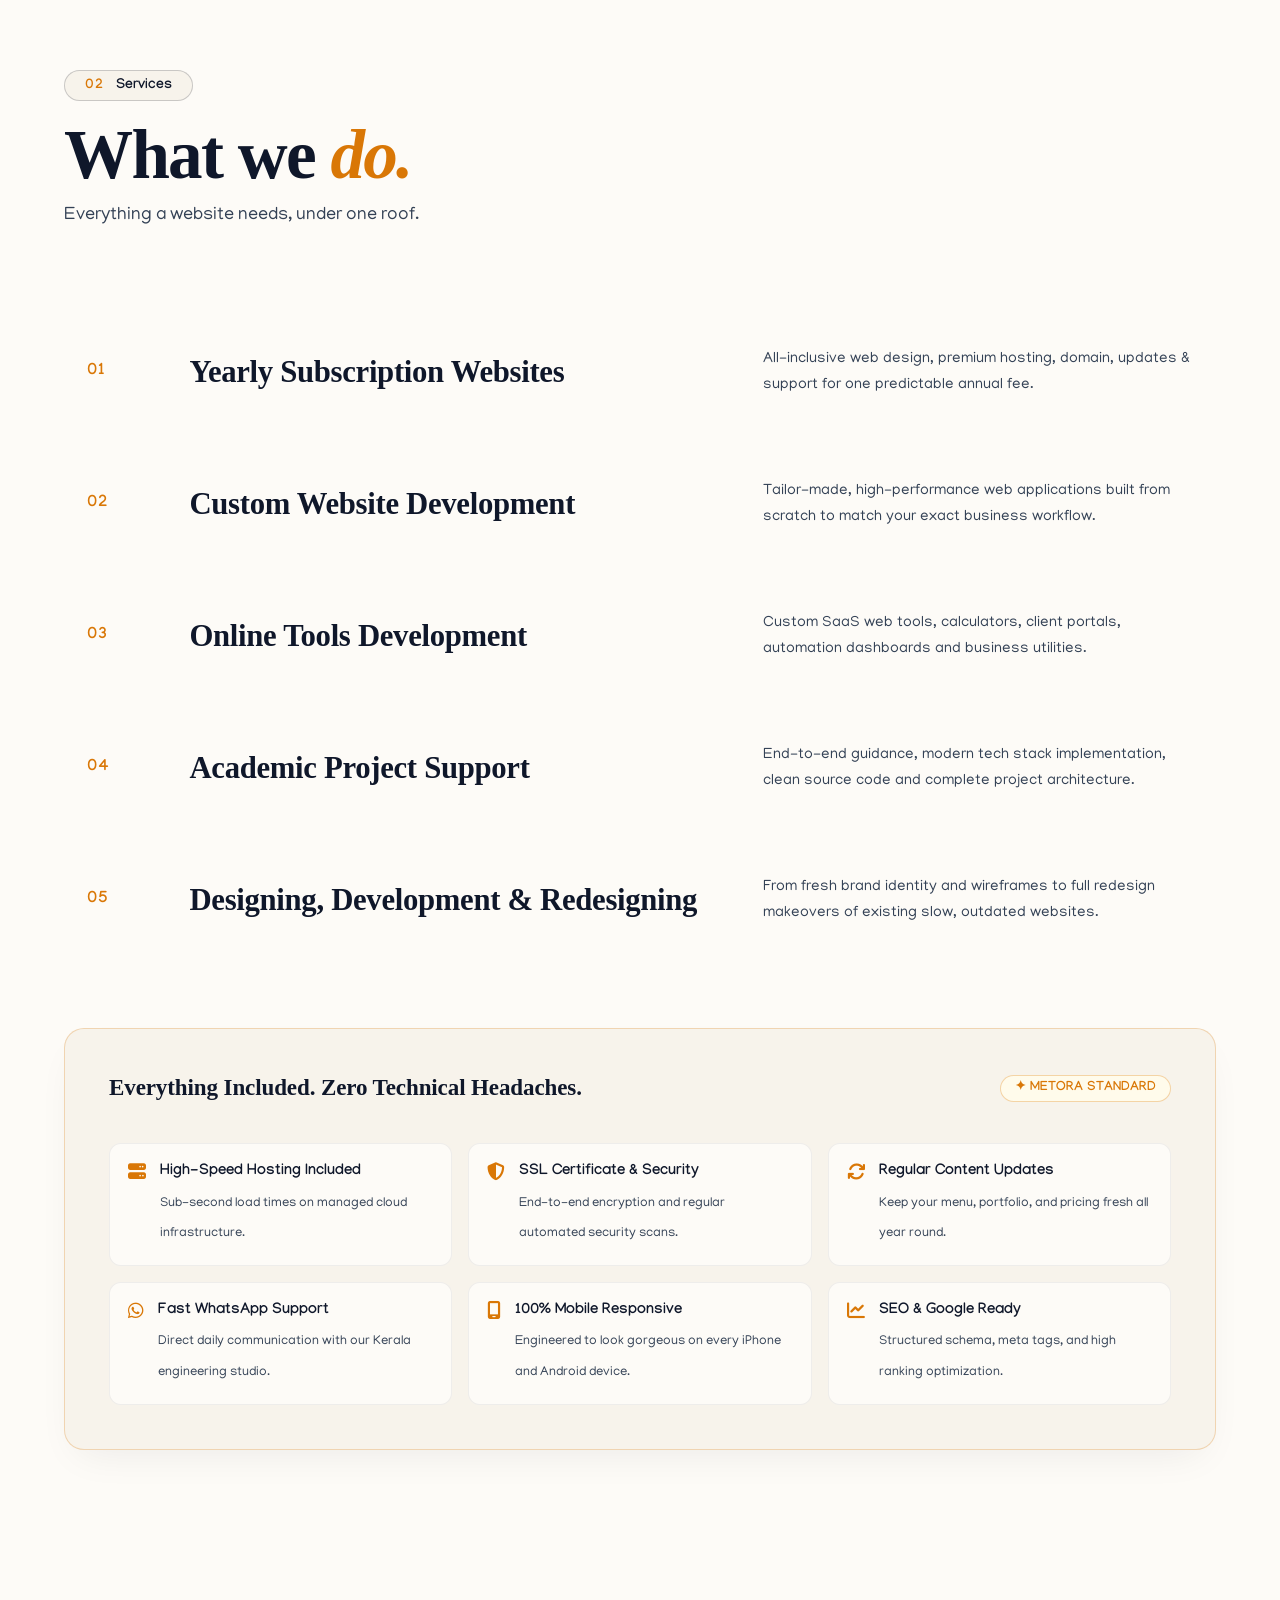
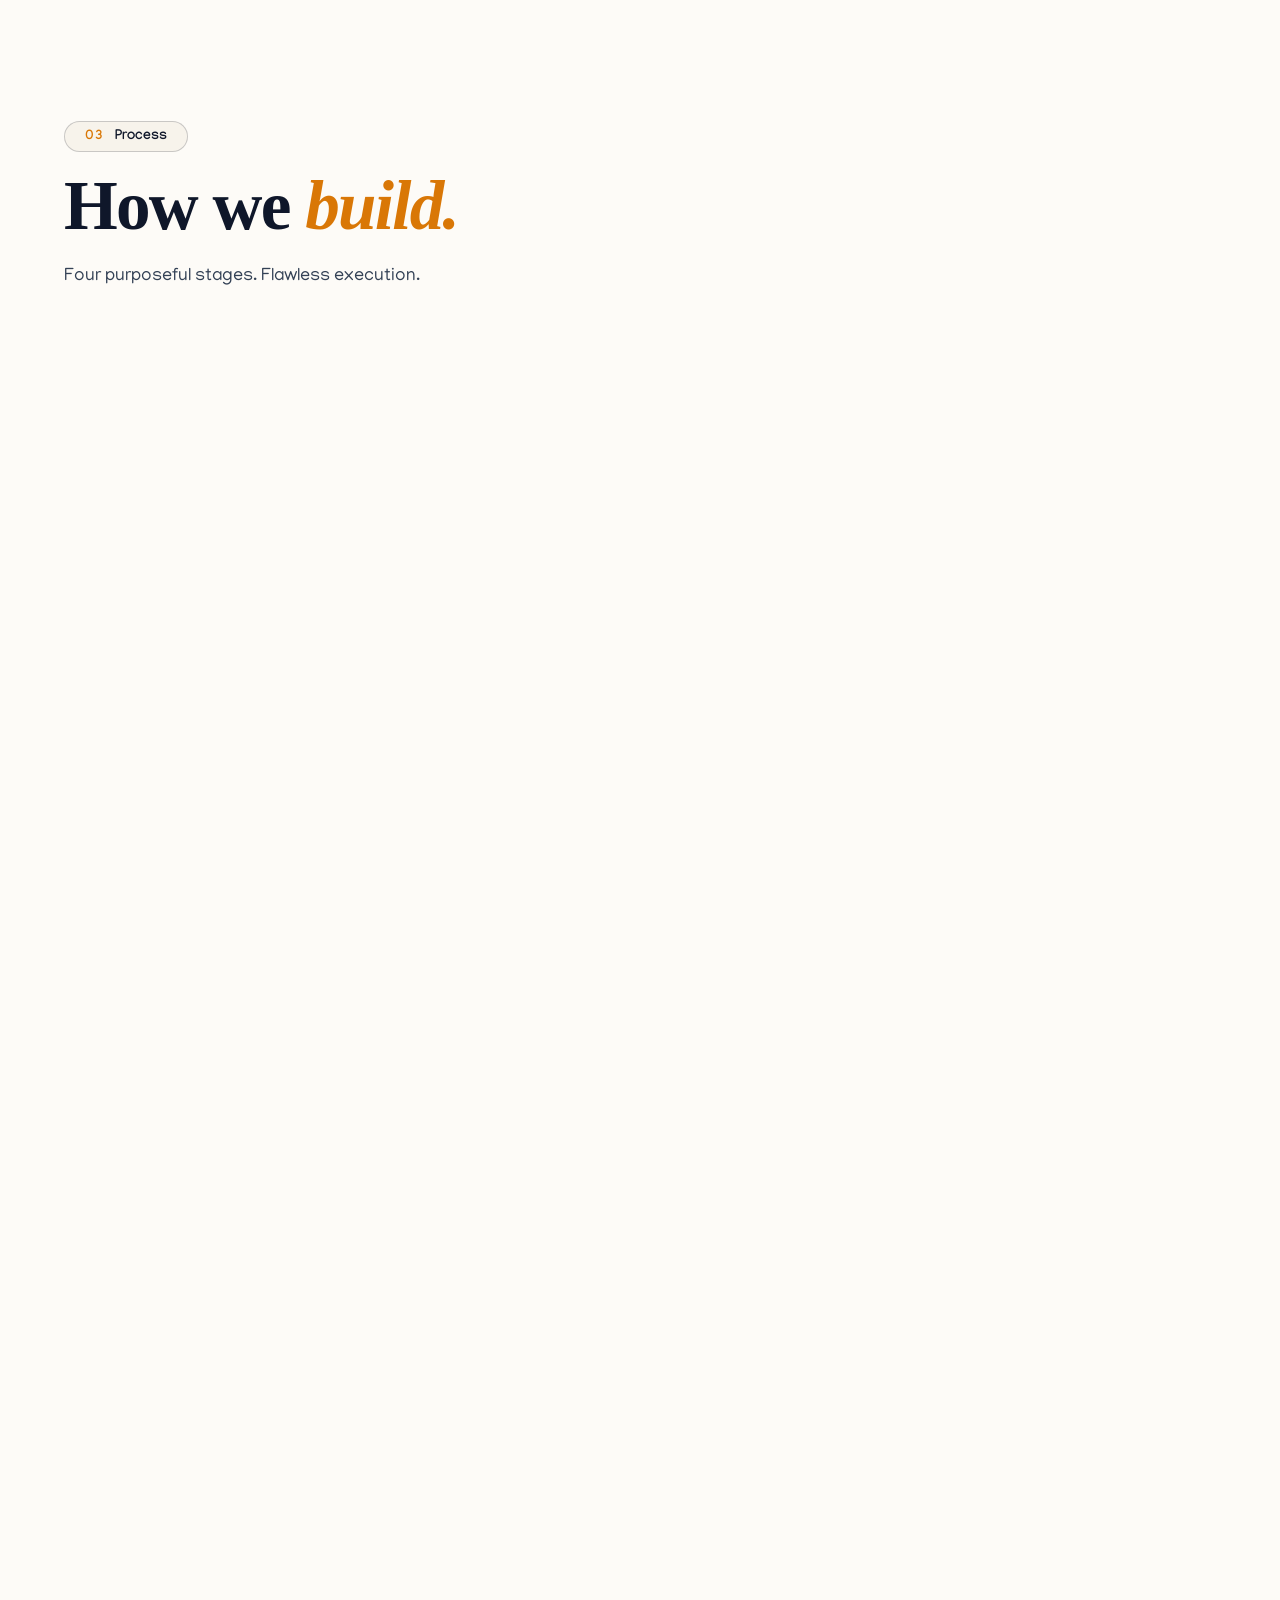
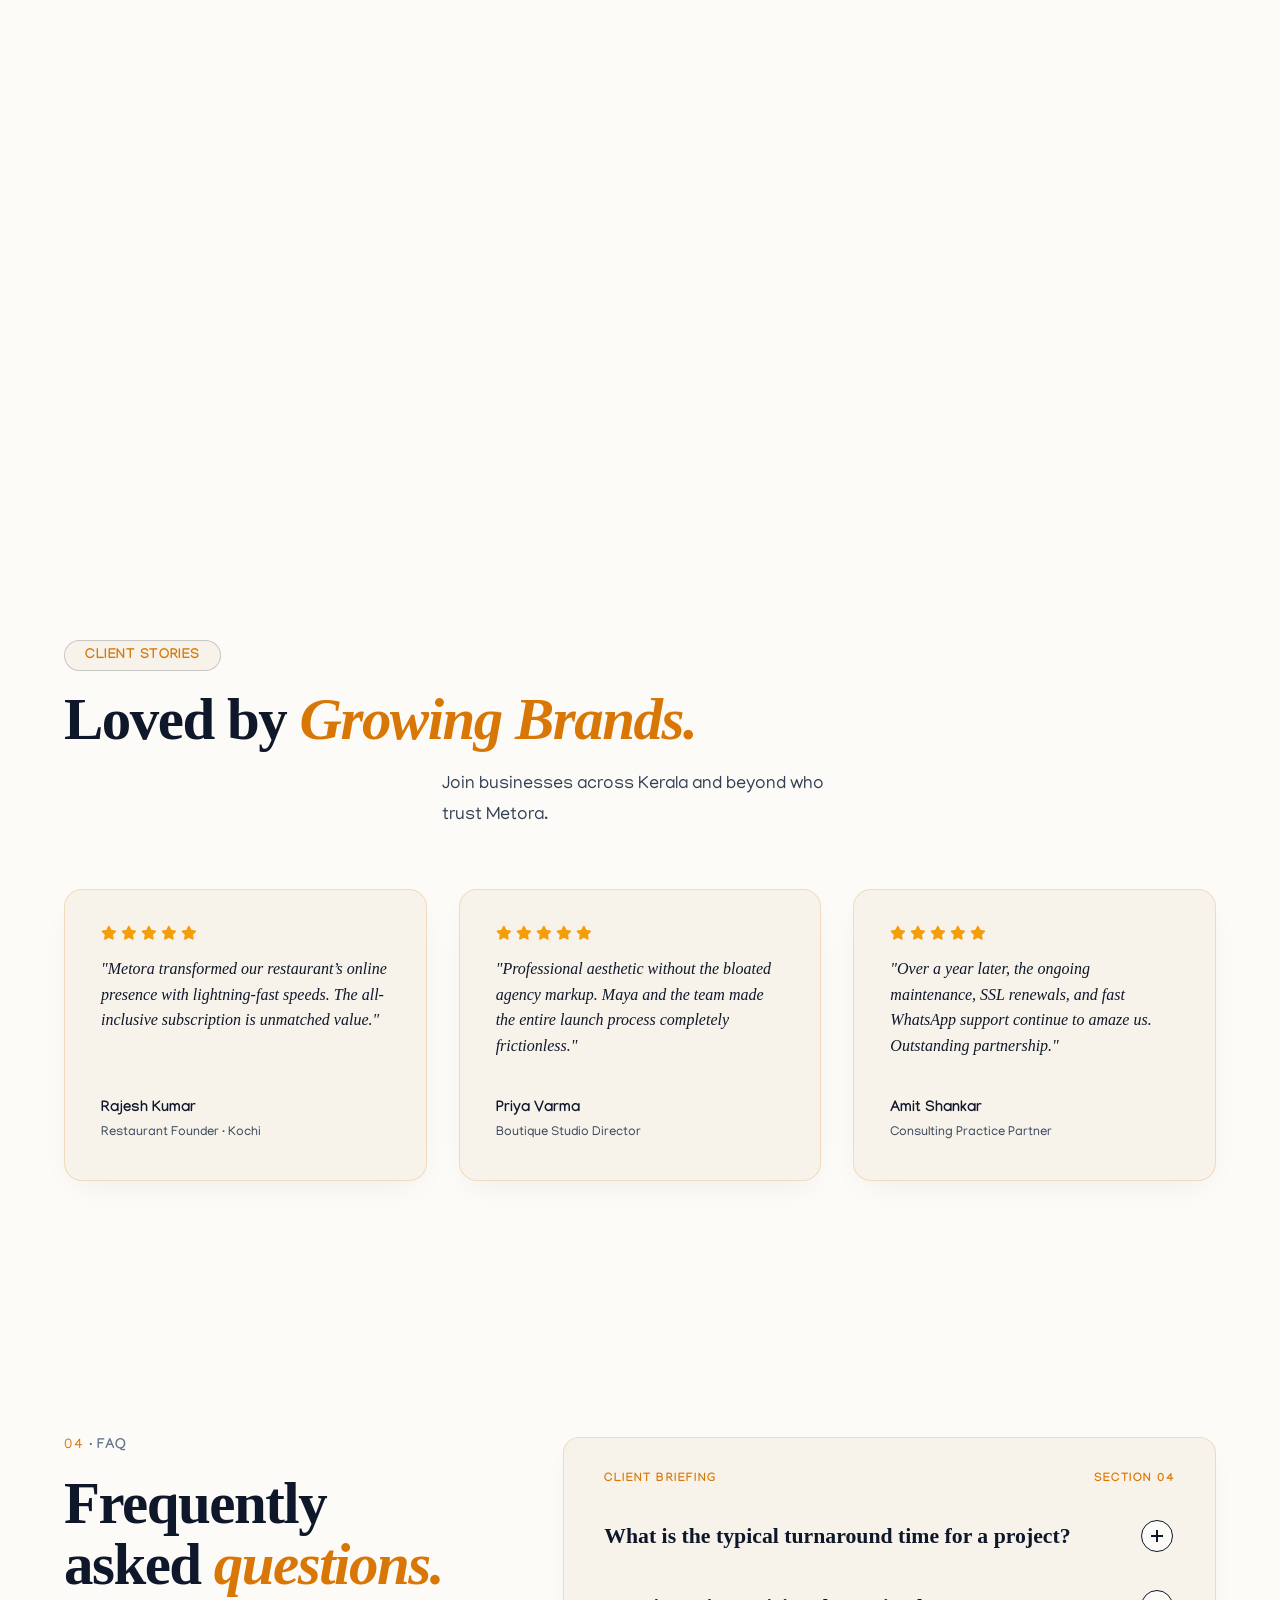
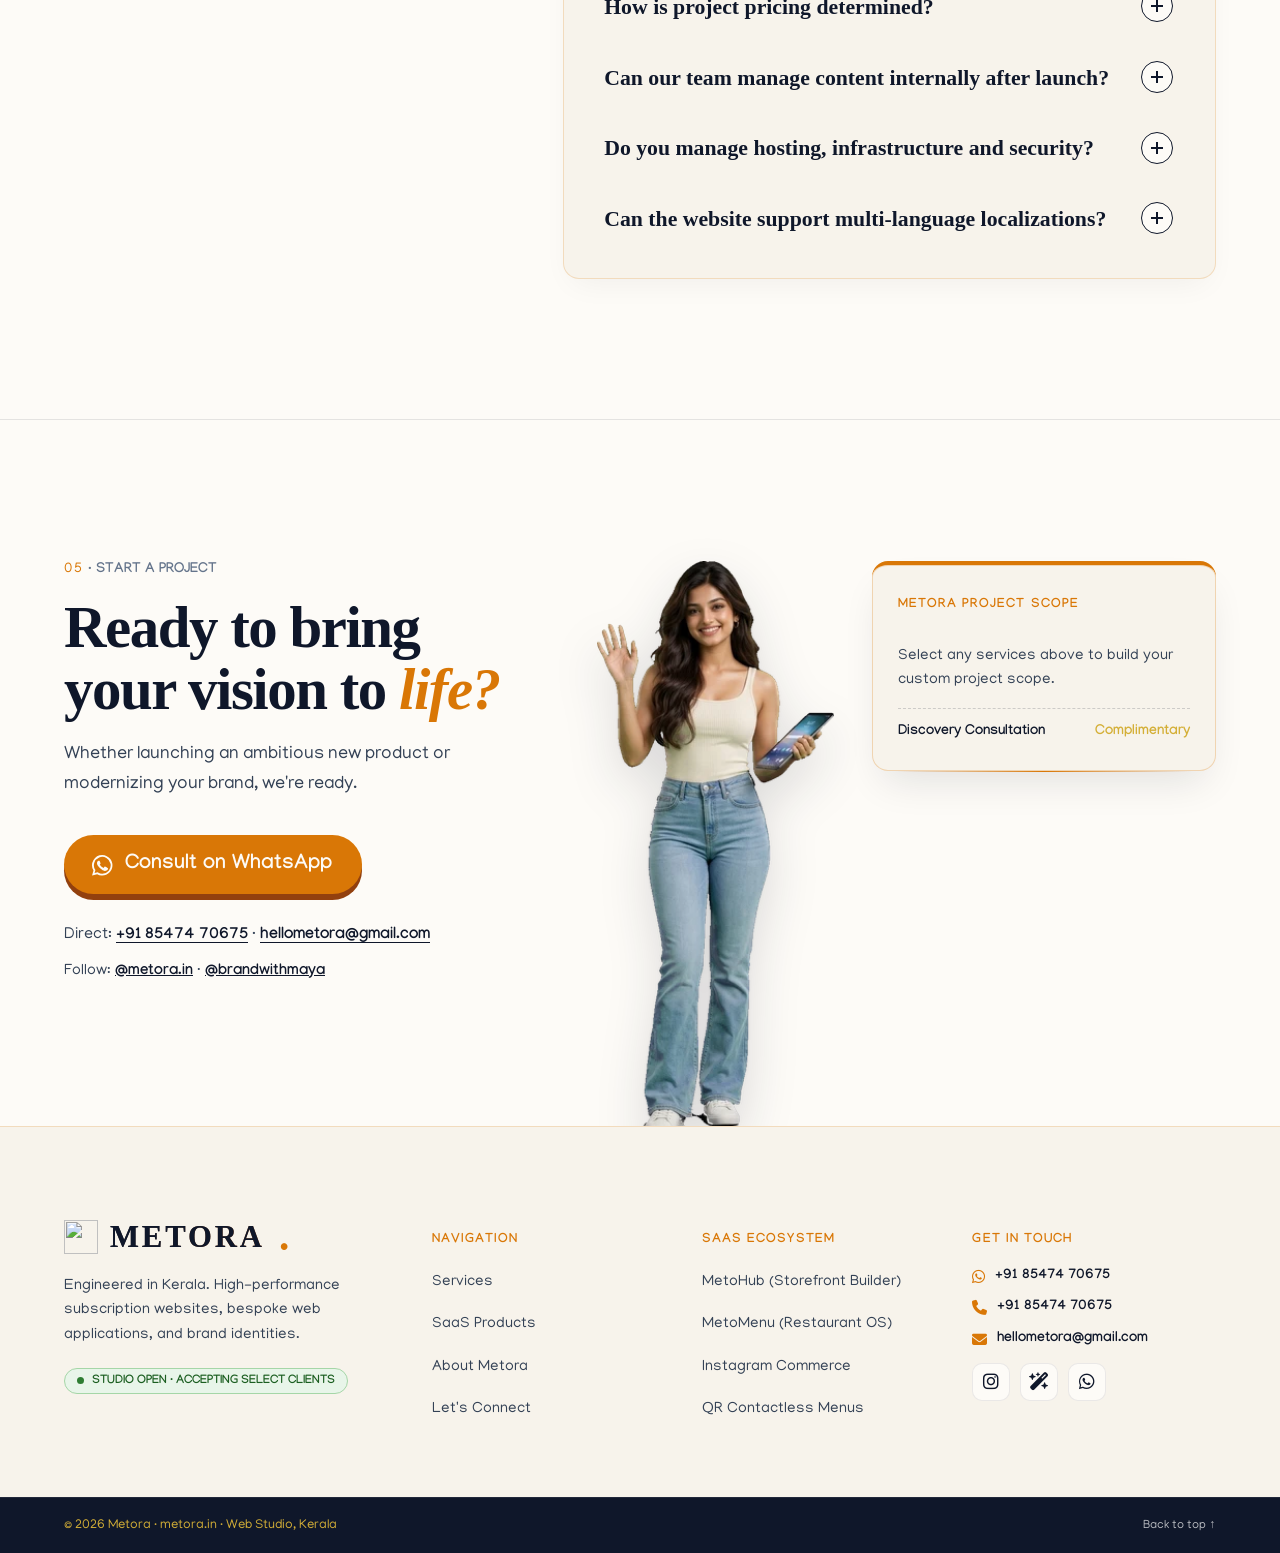
==== commit 2c9741b8: "feat: add favicon logo mark to header and footer, update favicon links" ====
--- a/index.html
+++ b/index.html
@@ -36,6 +36,8 @@
   <meta property="og:locale:alternate" content="ml_IN">
   <meta name="twitter:card" content="summary_large_image">
 
+  <link rel="icon" href="/favicon.svg" type="image/svg+xml">
+  <link rel="icon" href="/favicon.ico" sizes="any">
   <link rel="icon" href="favicon-48.png" sizes="48x48" type="image/png">
   <link rel="icon" href="icon-512.png" sizes="512x512" type="image/png">
   <link rel="apple-touch-icon" href="apple-touch-icon.png">
@@ -134,6 +136,7 @@
 
   <header class="nav" id="nav">
     <a class="nav__logo text-logo" href="/" aria-label="Metora — Home">
+      <img class="logo-icon" src="/favicon.svg" alt="" width="28" height="28" aria-hidden="true">
       <span class="logo-mark">METORA</span>
       <span class="logo-dot">.</span>
     </a>
@@ -561,6 +564,7 @@
     <div class="footer__inner wrap">
       <div class="footer__brand">
         <a class="footer__logo text-logo" href="/" aria-label="Metora">
+          <img class="logo-icon" src="/favicon.svg" alt="" width="34" height="34" aria-hidden="true">
           <span class="logo-mark">METORA</span>
           <span class="logo-dot">.</span>
         </a>
--- a/css/style.css
+++ b/css/style.css
@@ -170,16 +170,30 @@
   line-height: 1;
   text-decoration: none;
   font-variation-settings: var(--soft);
+  display: inline-flex;
+  align-items: center;
+  gap: 10px;
 }
 .nav__logo.text-logo {
-  font-size: clamp(24px, 2.2vw, 32px);
+  font-size: clamp(22px, 2vw, 30px);
 }
 .footer__logo.text-logo {
-  font-size: clamp(32px, 3.2vw, 44px);
+  font-size: clamp(28px, 2.8vw, 40px);
   display: inline-flex;
-  align-items: baseline;
+  align-items: center;
+  gap: 12px;
   text-decoration: none;
   color: var(--ink);
+}
+.logo-icon {
+  width: 28px;
+  height: 28px;
+  flex: none;
+  display: block;
+}
+.footer__logo .logo-icon {
+  width: 34px;
+  height: 34px;
 }
 .logo-mark {
   background: linear-gradient(135deg, var(--ink) 0%, var(--coconut) 100%);
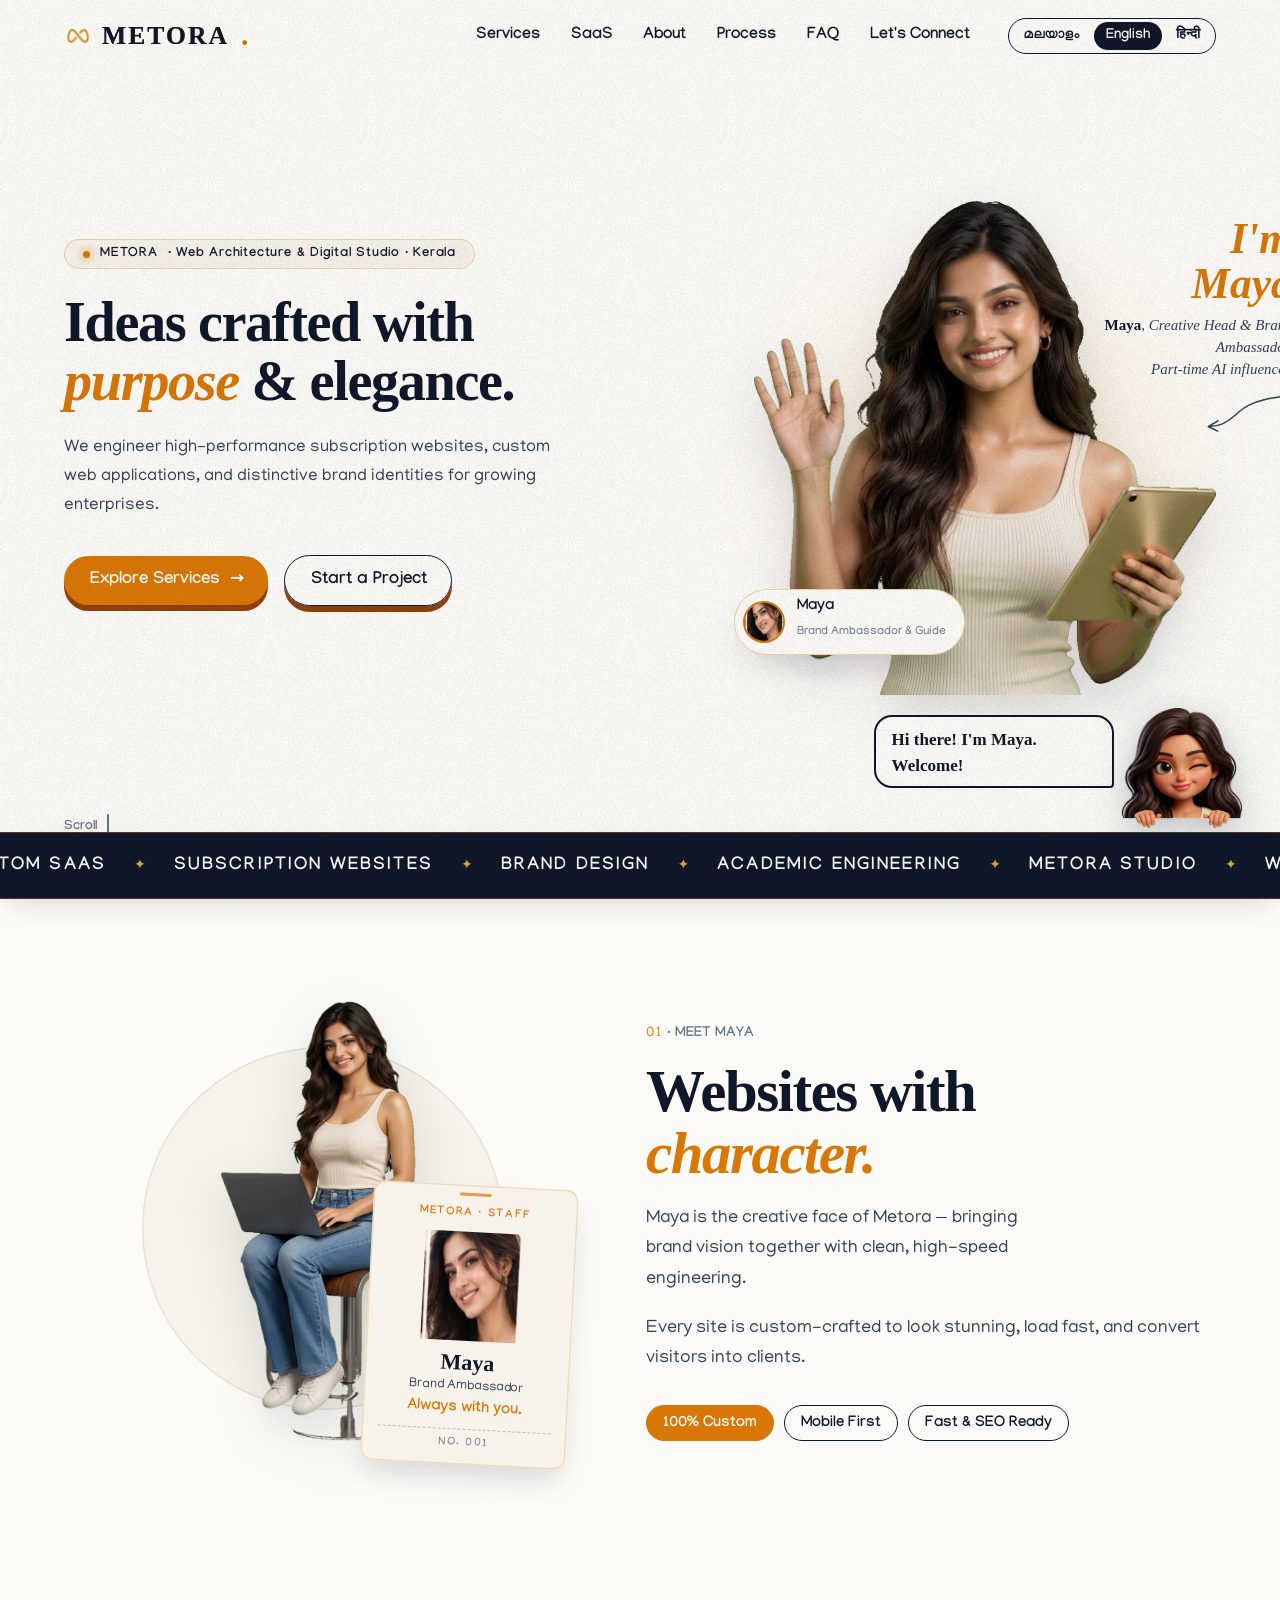
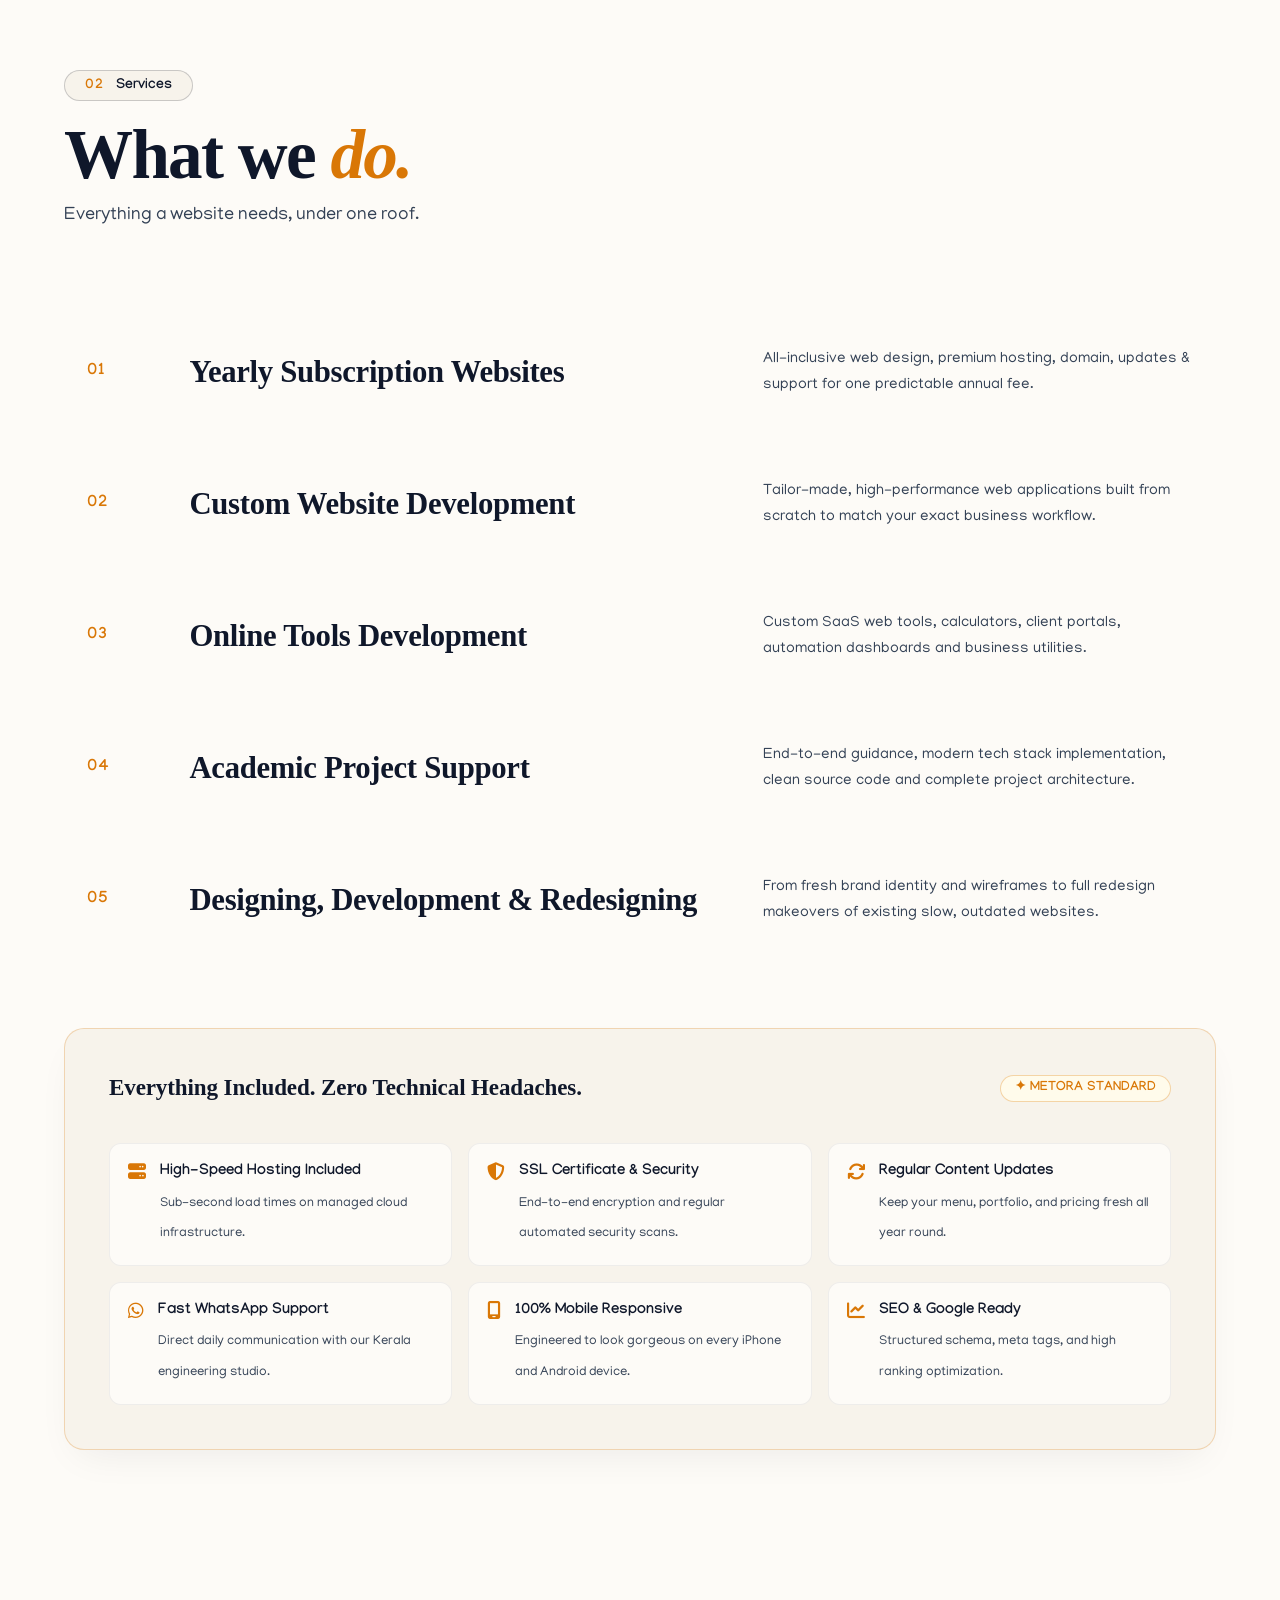
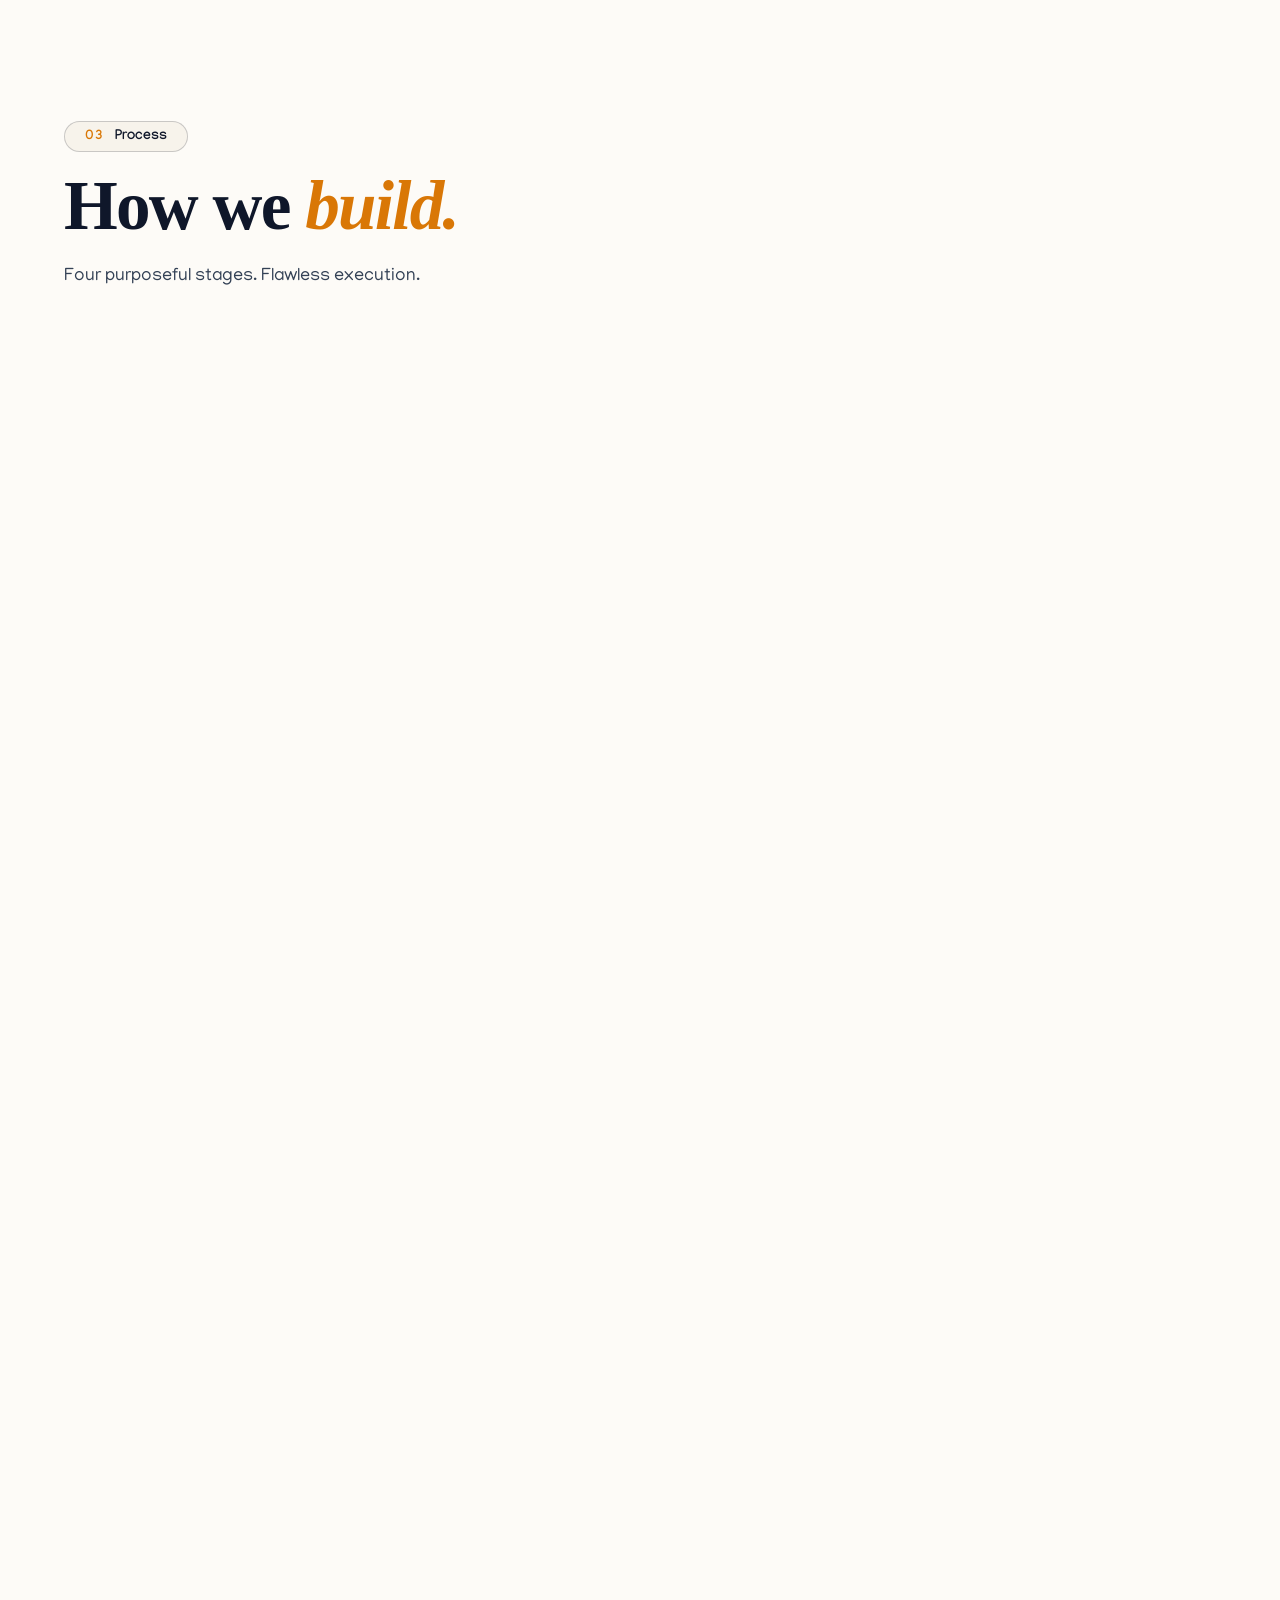
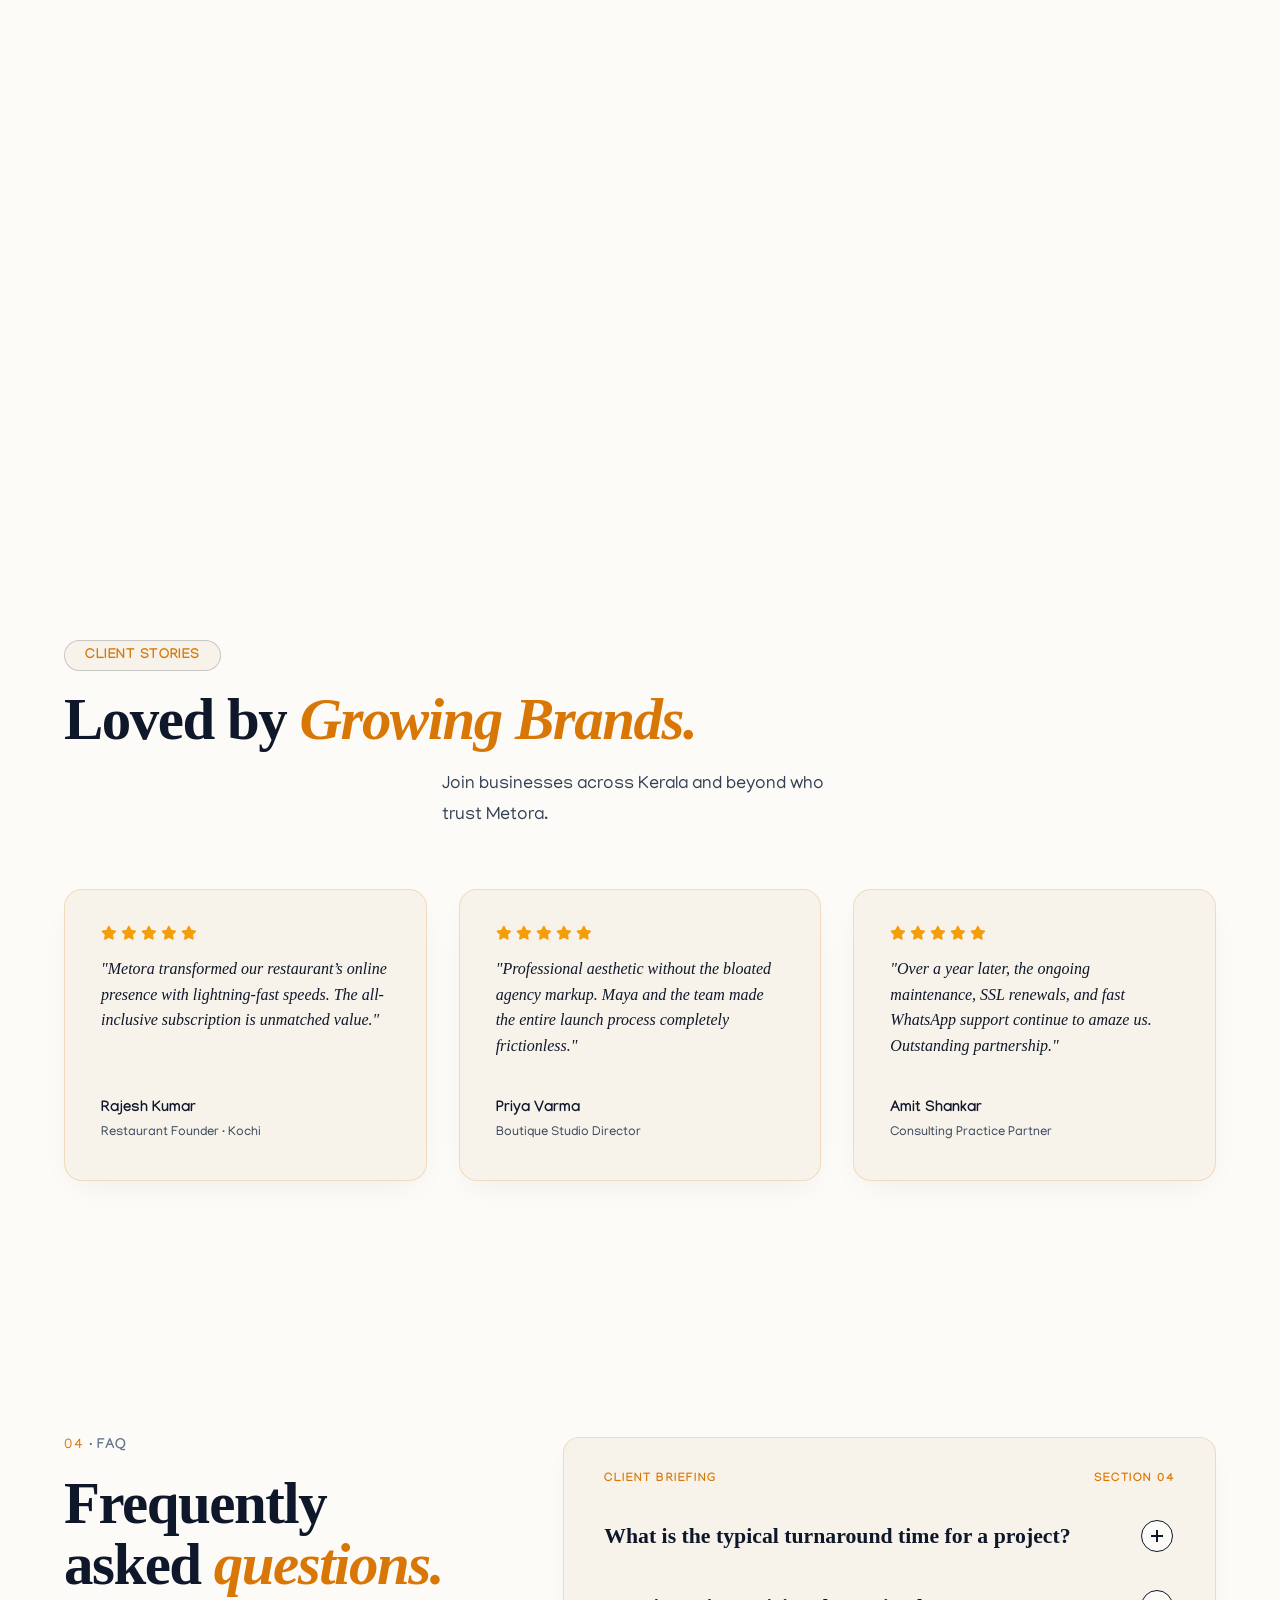
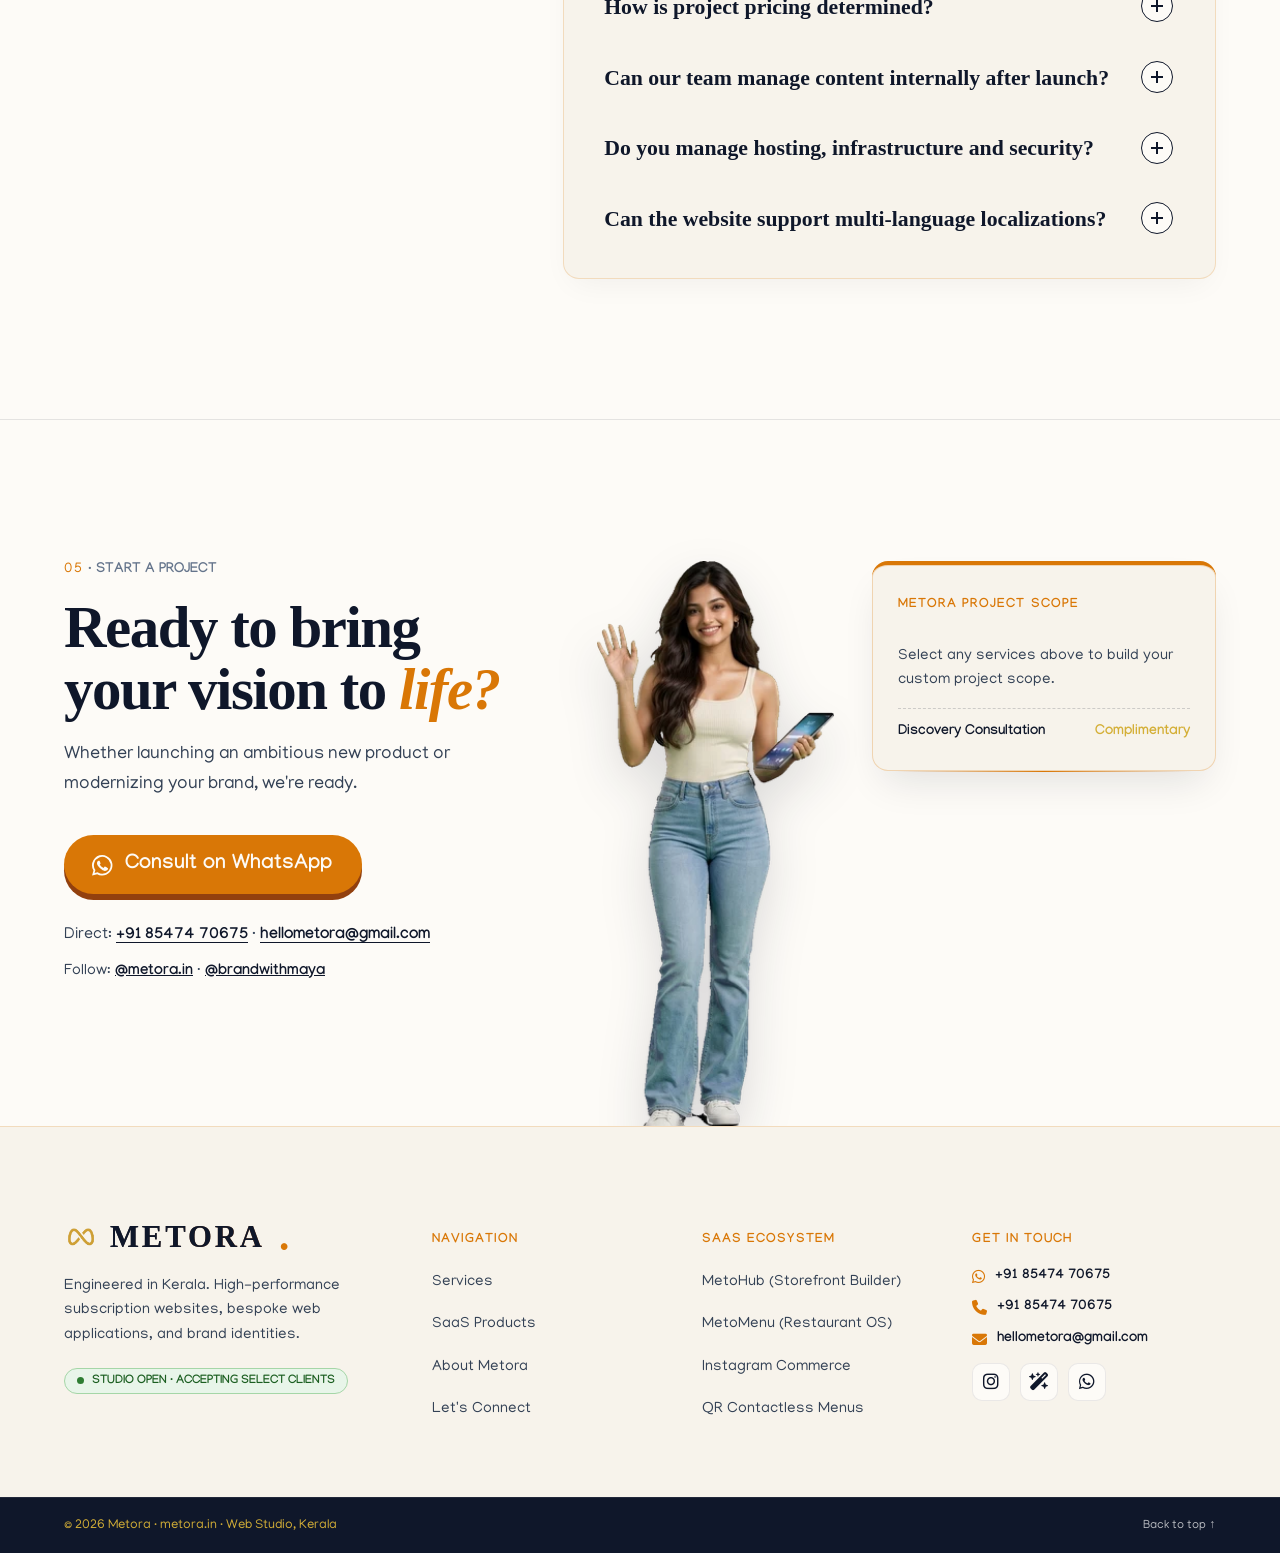
==== commit c2b2acc2: "fix: use official Metora gold emblem icon in header, footer, and favicon" ====
--- a/index.html
+++ b/index.html
@@ -36,7 +36,7 @@
   <meta property="og:locale:alternate" content="ml_IN">
   <meta name="twitter:card" content="summary_large_image">
 
-  <link rel="icon" href="/favicon.svg" type="image/svg+xml">
+  <link rel="icon" type="image/png" sizes="48x48" href="/favicon-48.png"><link rel="icon" type="image/png" sizes="32x32" href="/favicon-32.png"><link rel="icon" type="image/png" href="/metora-logo.png">
   <link rel="icon" href="/favicon.ico" sizes="any">
   <link rel="icon" href="favicon-48.png" sizes="48x48" type="image/png">
   <link rel="icon" href="icon-512.png" sizes="512x512" type="image/png">
@@ -136,7 +136,7 @@
 
   <header class="nav" id="nav">
     <a class="nav__logo text-logo" href="/" aria-label="Metora — Home">
-      <img class="logo-icon" src="/favicon.svg" alt="" width="28" height="28" aria-hidden="true">
+      <img class="logo-icon" src="/metora-logo.png" alt="Metora" width="28" height="28">
       <span class="logo-mark">METORA</span>
       <span class="logo-dot">.</span>
     </a>
@@ -564,7 +564,7 @@
     <div class="footer__inner wrap">
       <div class="footer__brand">
         <a class="footer__logo text-logo" href="/" aria-label="Metora">
-          <img class="logo-icon" src="/favicon.svg" alt="" width="34" height="34" aria-hidden="true">
+          <img class="logo-icon" src="/metora-logo.png" alt="Metora" width="34" height="34">
           <span class="logo-mark">METORA</span>
           <span class="logo-dot">.</span>
         </a>
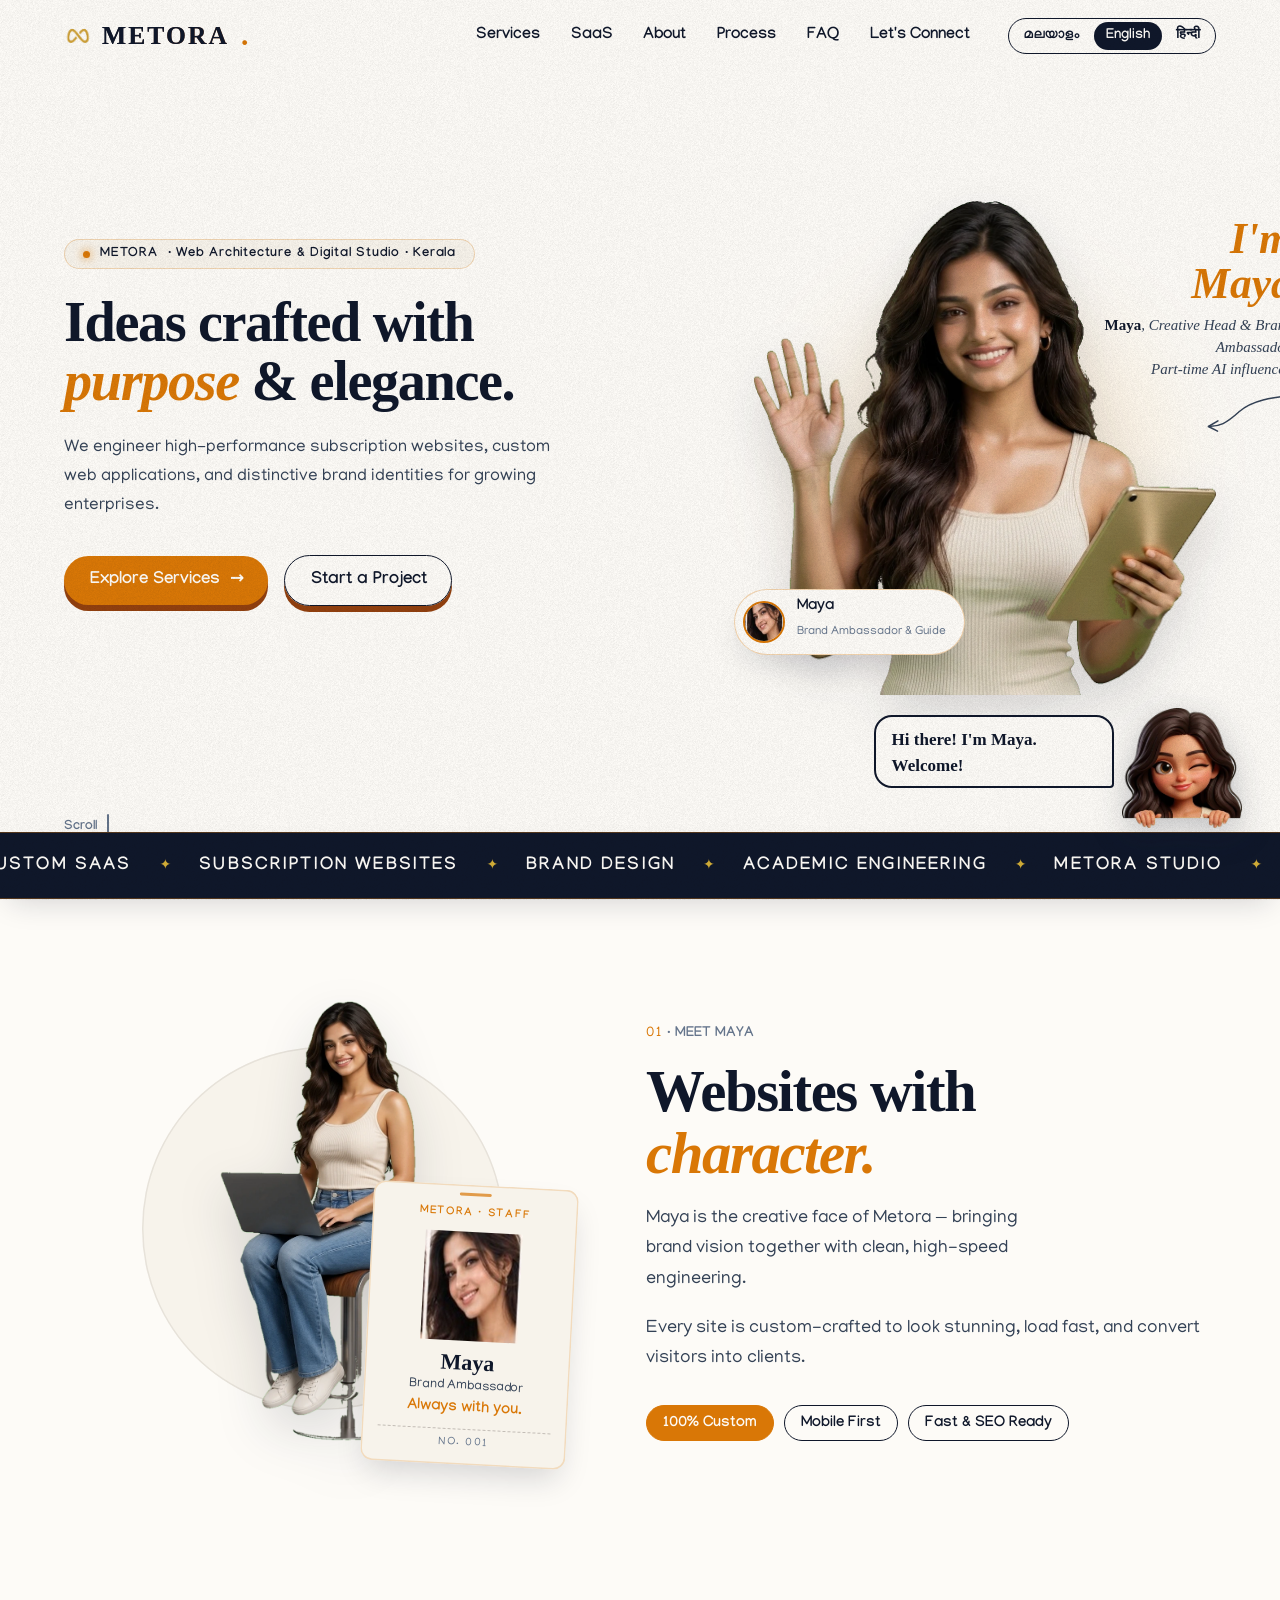
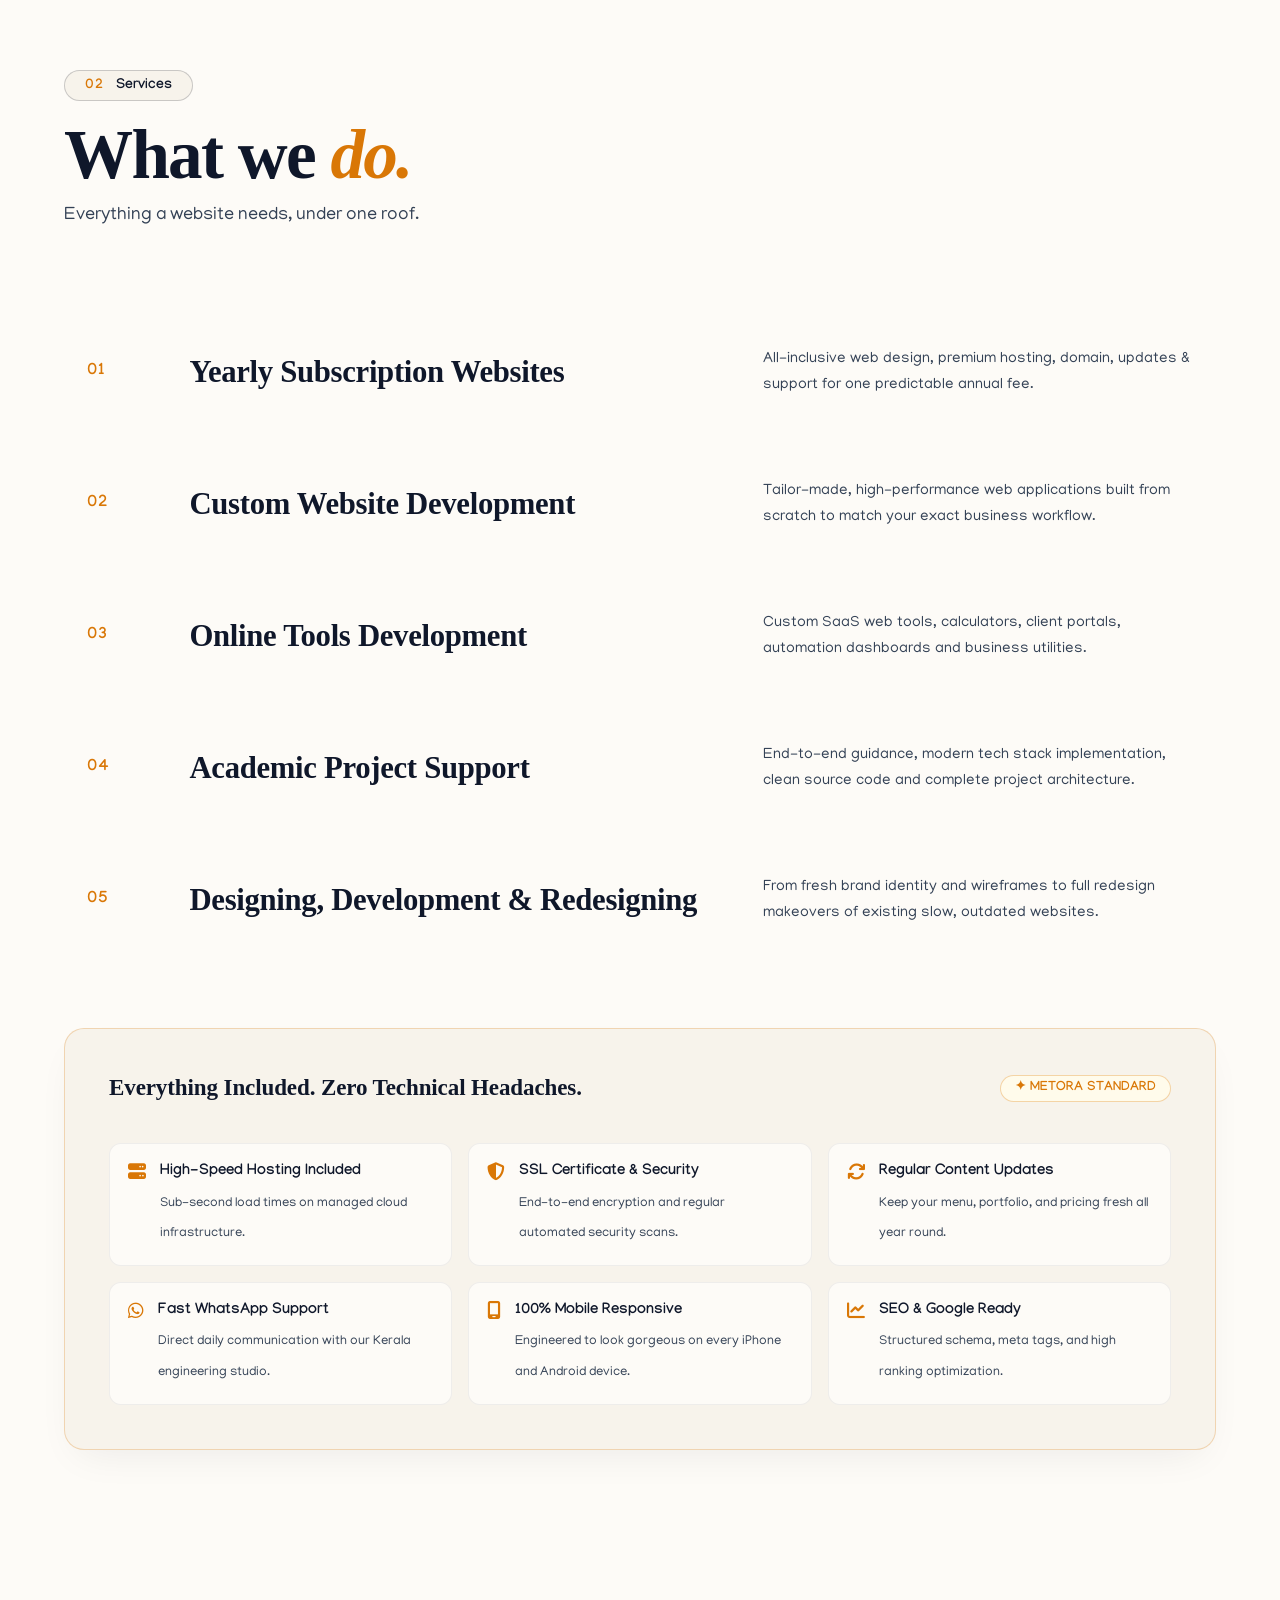
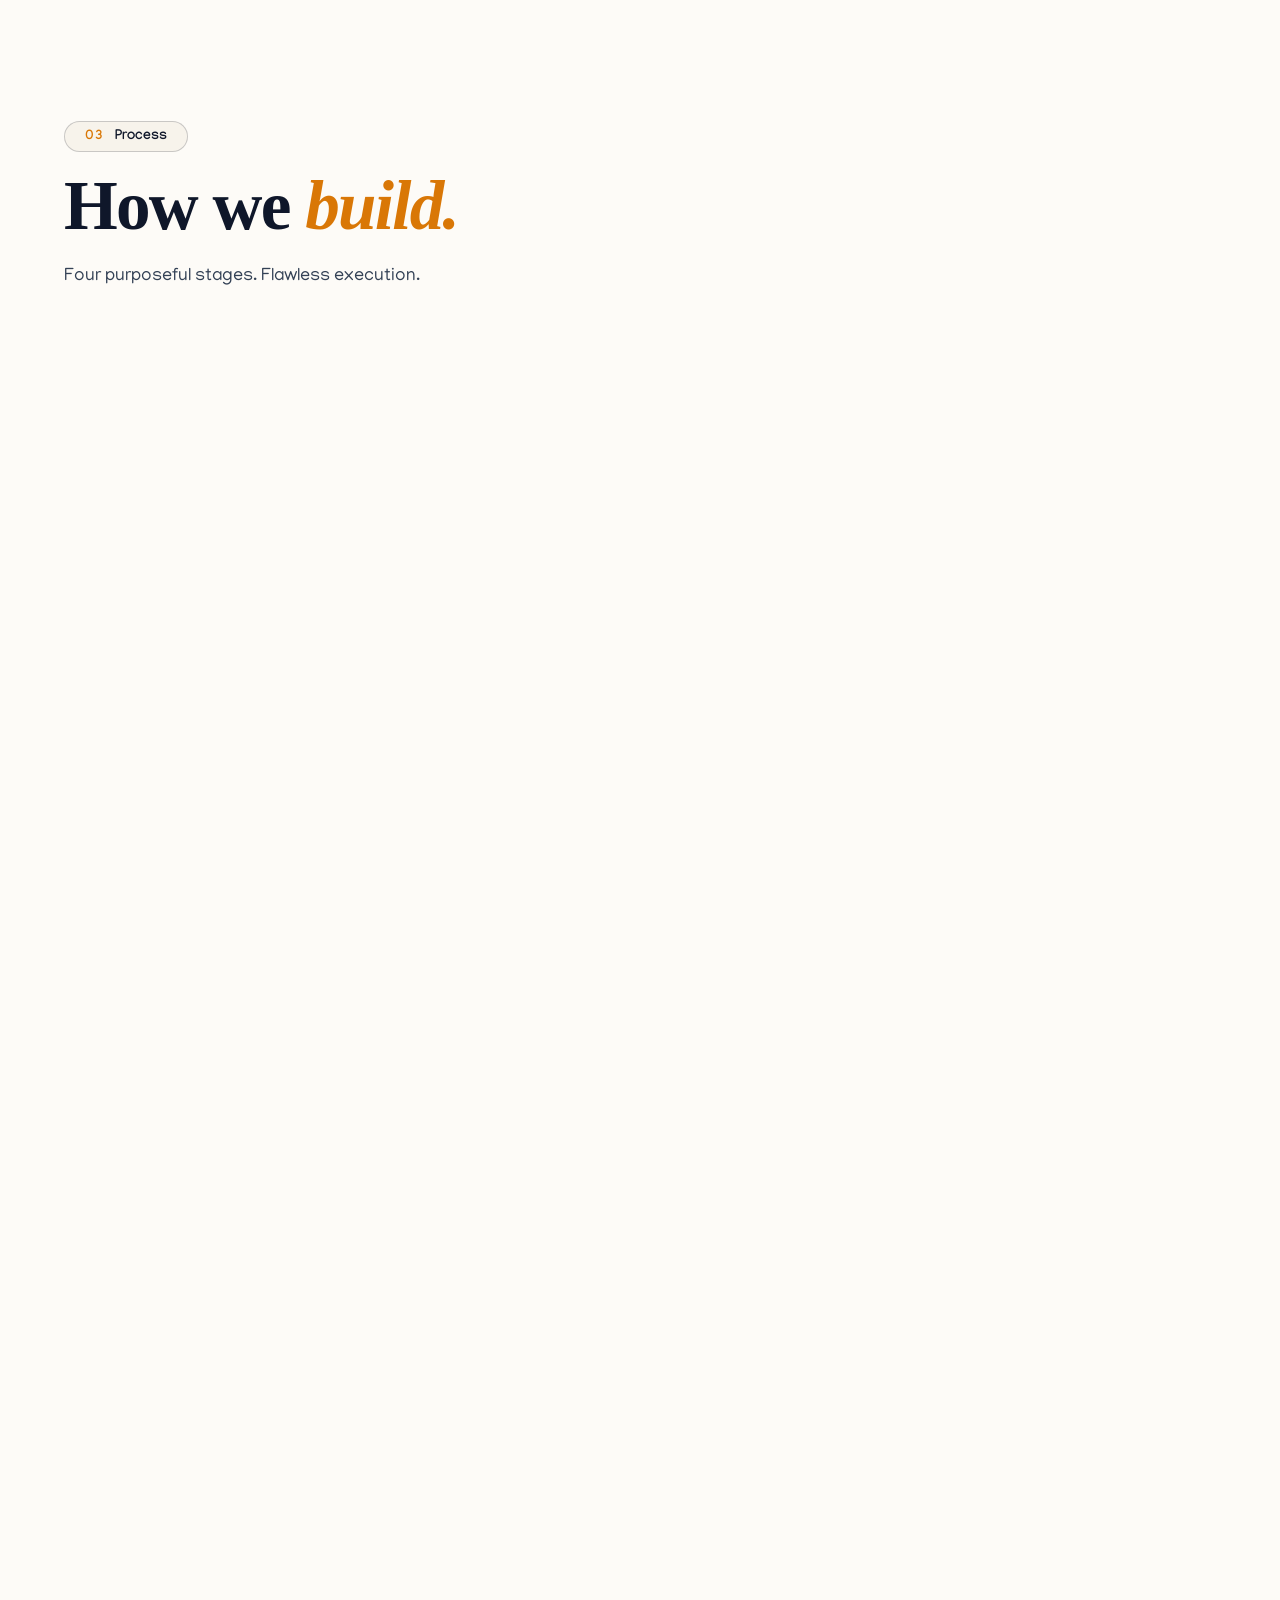
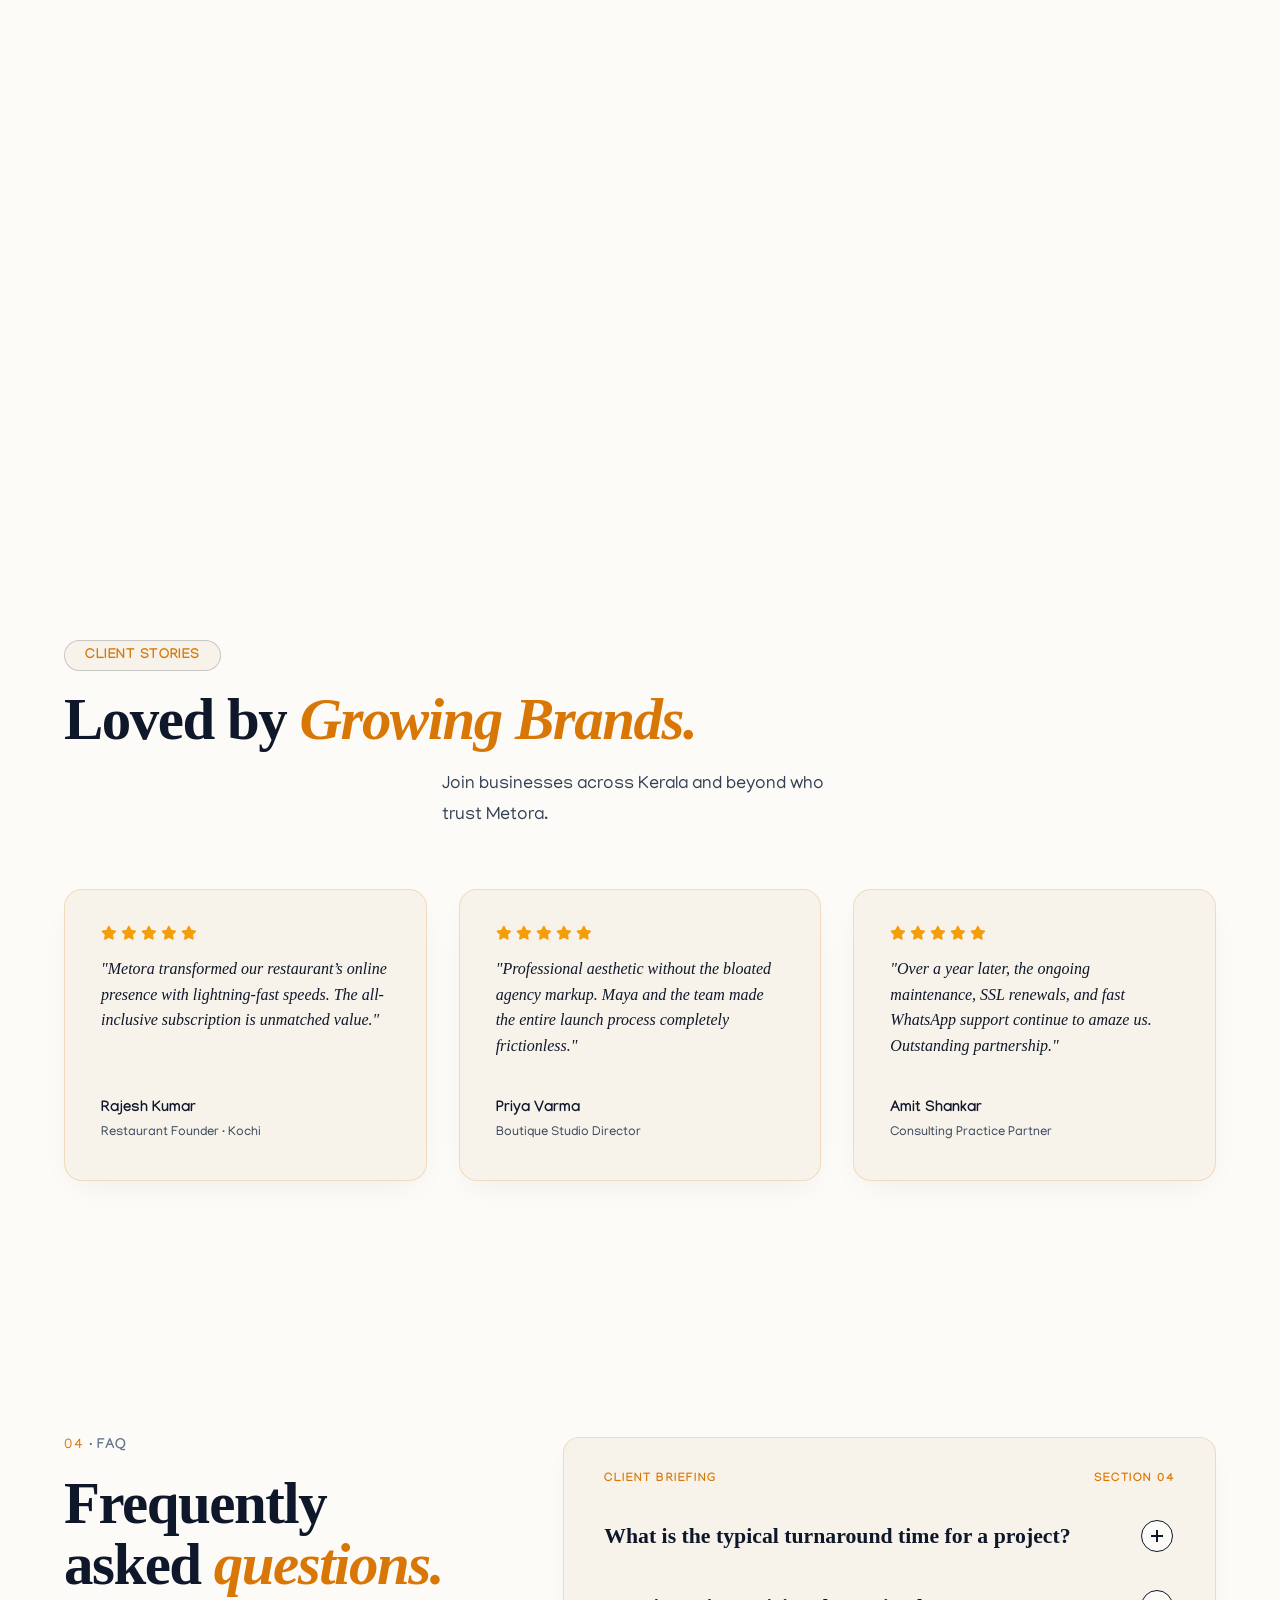
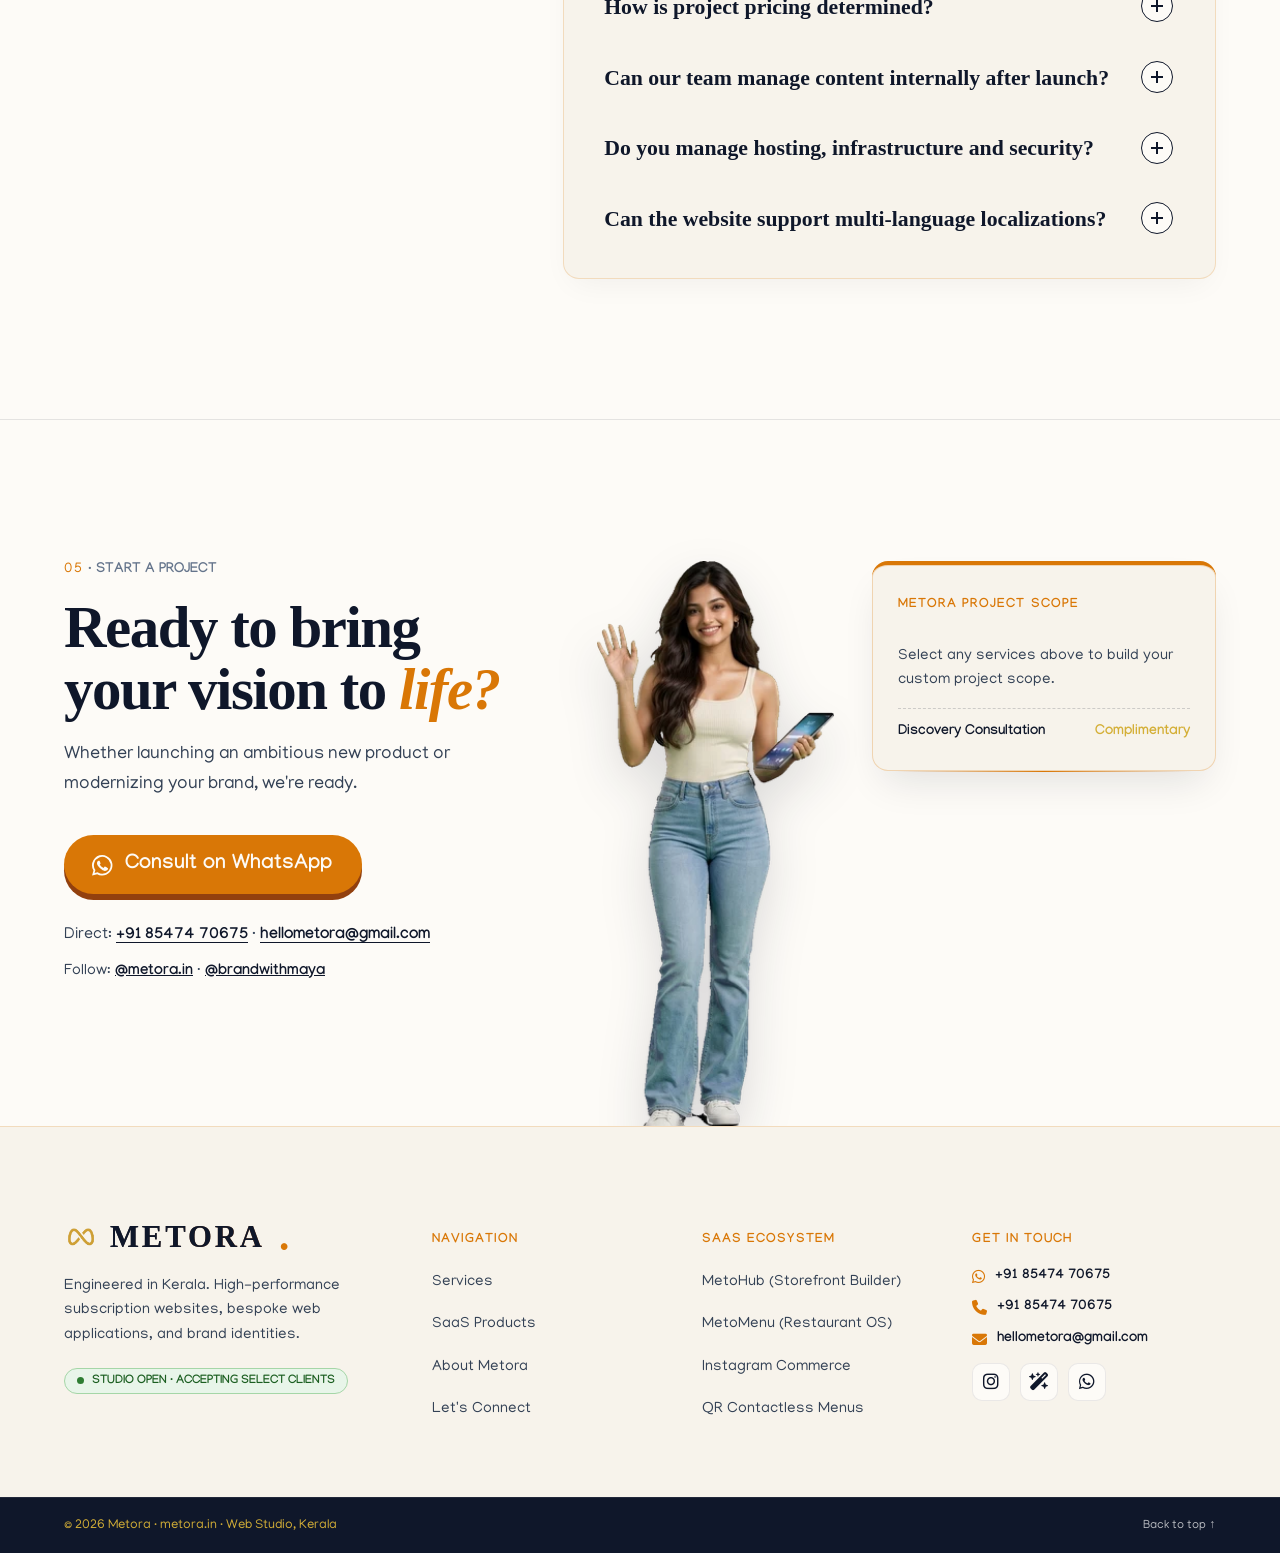
==== commit b732fd07: "fix(favicon): regenerate multi-res gold favicon.ico, favicon.svg, and bust browser cache with ?v=2" ====
--- a/index.html
+++ b/index.html
@@ -35,12 +35,12 @@
   <meta property="og:locale" content="en_IN">
   <meta property="og:locale:alternate" content="ml_IN">
   <meta name="twitter:card" content="summary_large_image">
-
-  <link rel="icon" type="image/png" sizes="48x48" href="/favicon-48.png"><link rel="icon" type="image/png" sizes="32x32" href="/favicon-32.png"><link rel="icon" type="image/png" href="/metora-logo.png">
-  <link rel="icon" href="/favicon.ico" sizes="any">
-  <link rel="icon" href="favicon-48.png" sizes="48x48" type="image/png">
-  <link rel="icon" href="icon-512.png" sizes="512x512" type="image/png">
-  <link rel="apple-touch-icon" href="apple-touch-icon.png">
+  <link rel="icon" type="image/svg+xml" href="/favicon.svg?v=2">
+  <link rel="icon" type="image/png" sizes="48x48" href="/favicon-48.png?v=2">
+  <link rel="icon" type="image/png" sizes="32x32" href="/favicon-32.png?v=2">
+  <link rel="icon" type="image/png" sizes="500x500" href="/metora-logo.png?v=2">
+  <link rel="shortcut icon" href="/favicon.ico?v=2">
+  <link rel="apple-touch-icon" href="/metora-logo.png?v=2">
 
   <link rel="preconnect" href="https://fonts.googleapis.com">
   <link rel="preconnect" href="https://fonts.gstatic.com" crossorigin>
